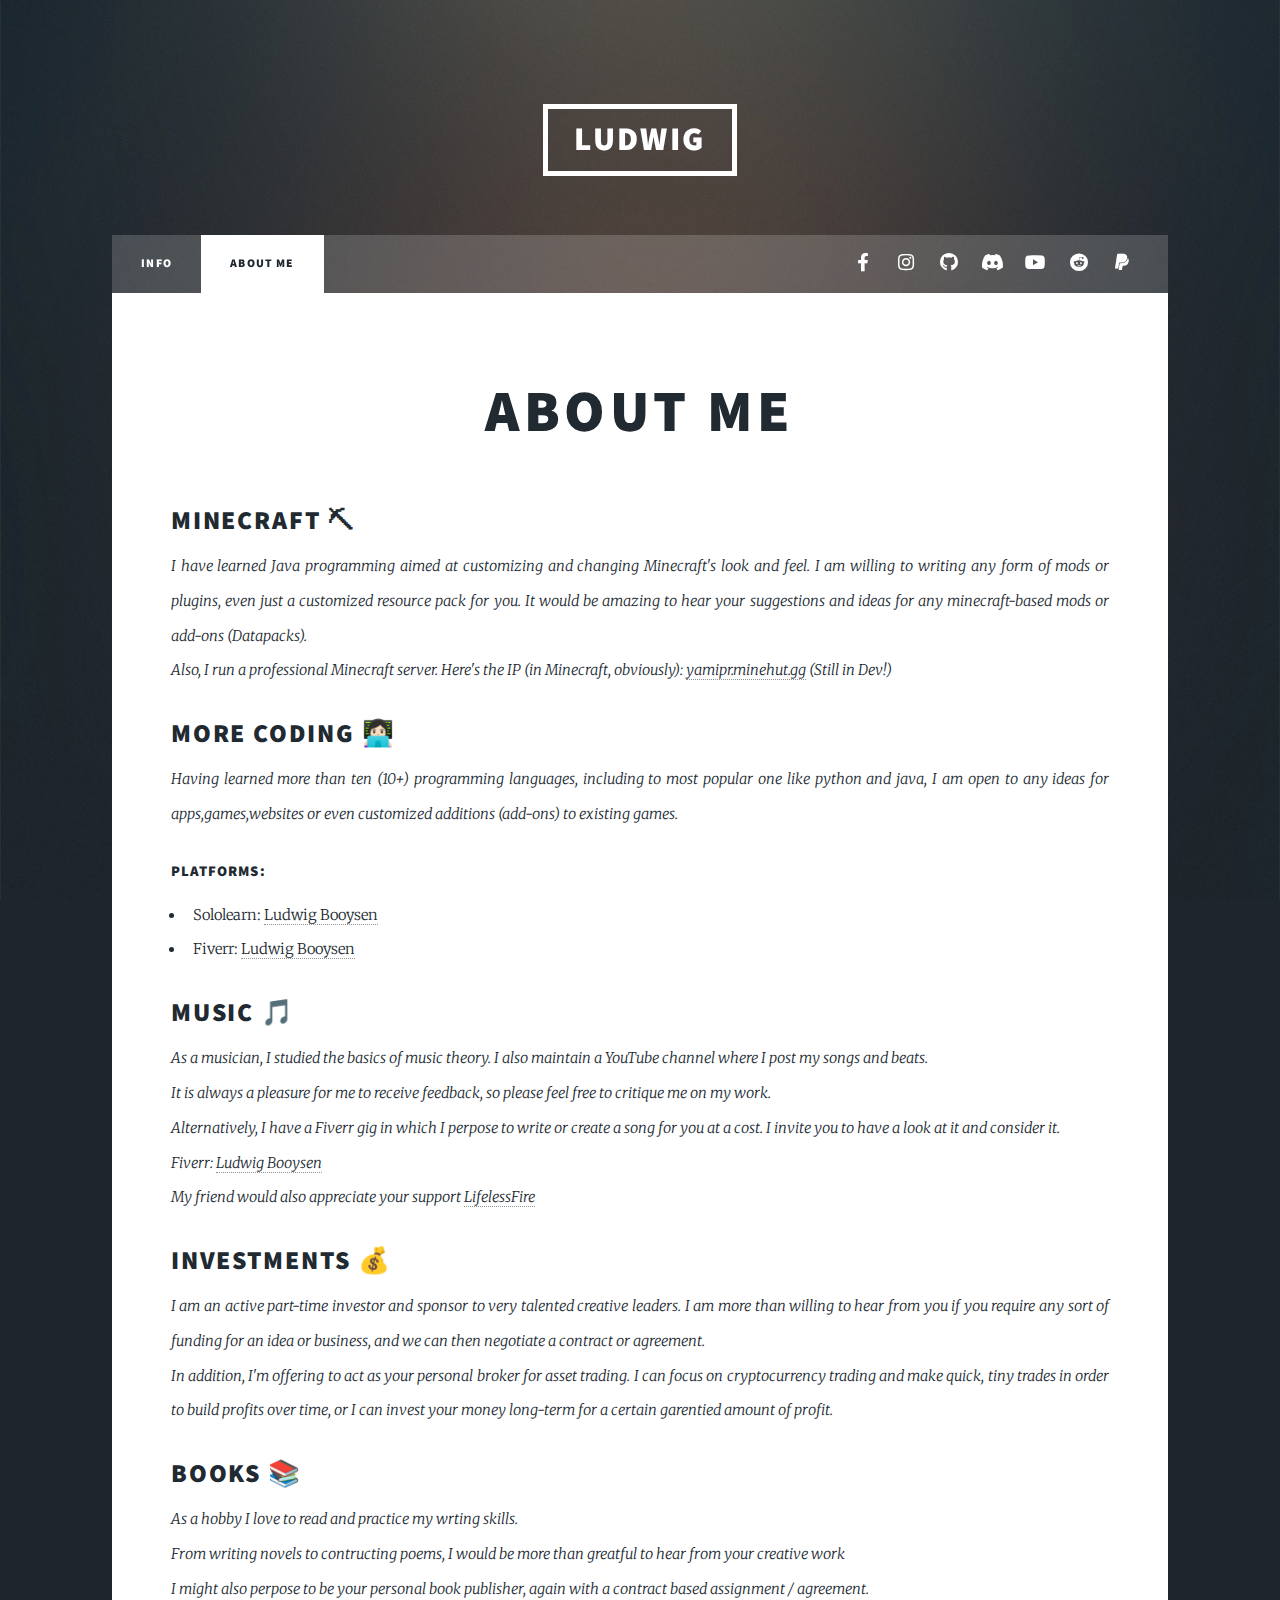
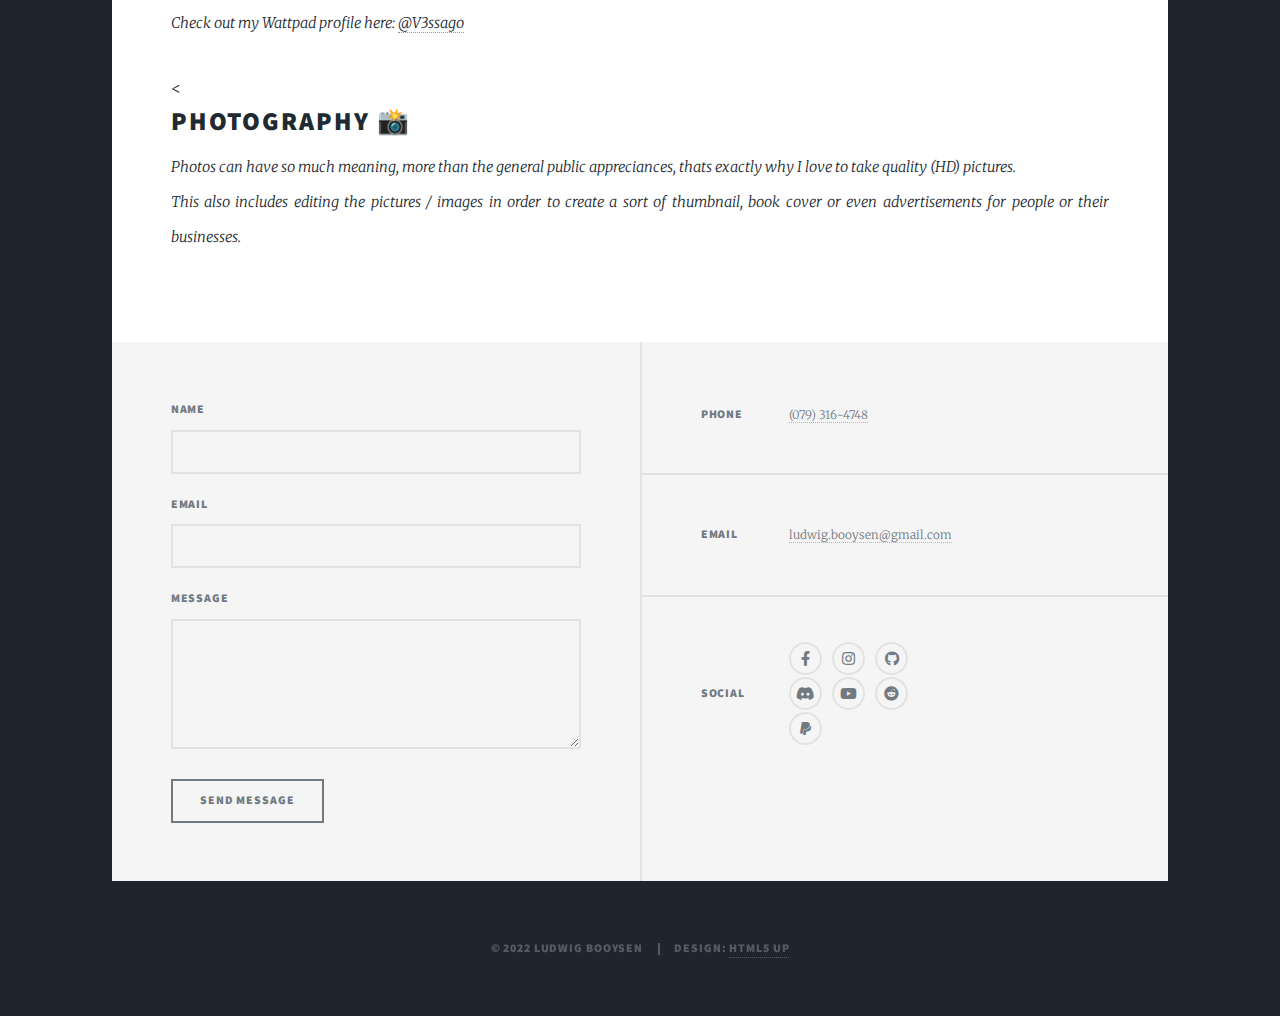
==== about_me.html @ 67211bf6 "Website Improvement" ====
<!DOCTYPE HTML>
<html>
	<head>
		<title>Ludwig Booysen - About Me</title>
		<meta charset="utf-8" />
		<meta name="viewport" content="width=device-width, initial-scale=1, user-scalable=no" />
		<link rel="stylesheet" href="assets/css/main.css" />
		<noscript><link rel="stylesheet" href="assets/css/noscript.css" /></noscript>
	</head>
	<body class="is-preload">

		<!-- Wrapper -->
			<div id="wrapper">

				<!-- Header -->
					<header id="header">
						<a href="index.html" class="logo">Ludwig</a>
					</header>

				<!-- Nav -->
					<nav id="nav">
						<ul class="links">
							<li><a href="index.html">Info</a></li>
							<li class="active"><a href="about_me.html">About Me</a></li>
						</ul>
						<ul class="icons">
							<li><a href="https://web.facebook.com/profile.php?id=100011545266863" class="icon brands fa-facebook-f" target="_blank"><span class="label">Facebook</span></a></li>
							<li><a href="https://www.instagram.com/icy_the_prod/" class="icon brands fa-instagram" target="_blank"><span class="label">Instagram</span></a></li>
							<li><a href="https://github.com/LudwigBooysen" class="icon brands fa-github" target="_blank"><span class="label">GitHub</span></a></li>
							<li><a href="https://discordapp.com/users/Prod ICY#9243/" class="icon brands fa-discord" target="_blank"><span class="label">Discord</span></a></li>
							<li><a href="https://www.youtube.com/channel/UCLygB6PfNkaJRskO8oLEgPA" class="icon brands fa-youtube" target="_blank"><span class="label">Youtube</span></a></li>
							<li><a href="https://www.reddit.com/user/V3ssago?utm_medium=android_app&utm_source=share" class="icon brands fa-reddit" target="_blank"><span class="label">Reddit</span></a></li>
							<li><a href="https://paypal.me/LudwigBooysen?country.x=ZA&locale.x=en_US" class="icon brands fa-paypal" target="_blank"><span class="label">PayPal</span></a></li>
						</ul>
					</nav>

				<!-- Main -->
					<div id="main">

						<!-- Post -->
							<section class="post">
								<header class="major">
									<h1>About Me</h1>
								</header>
									<header>
										<h2 id="MinecraftTopic">Minecraft ⛏</h2>
										<p>
											I have learned Java programming aimed at customizing and changing Minecraft's look and feel. I am willing to writing any form of mods or plugins, even just a customized resource pack for you. It would be amazing to hear your suggestions and ideas for any minecraft-based mods or add-ons (Datapacks).<br />
											Also, I run a professional Minecraft server. Here's the IP (in Minecraft, obviously): <a>yamipr.minehut.gg</a> (Still in Dev!)<br />
										</p>
									</header>
									<header>
										<h2>More Coding 👩🏻‍💻</h2>
										<p>
											Having learned more than ten (10+) programming languages, including to most popular one like python and java, I am open to any ideas for apps,games,websites or even customized additions (add-ons) to existing games.
										</p>
										<h4>Platforms: </h4>
											<div class="row">
												<div class="col-6 col-12-small">
													<ul>
														<li>Sololearn: <a href="https://www.sololearn.com/profile/4757756" target="_blank">Ludwig Booysen</a></li>
														<li>Fiverr: <a href="https://www.fiverr.com/ludwigbooysen?public_mode=true" target="_blank">Ludwig Booysen</a></li>
													</ul>
												</div>
											</div>
									</header>
									<header>
										<h2>Music 🎵</h2>
										<p>
											As a musician, I studied the basics of music theory. I also maintain a YouTube channel where I post my songs and beats.<br />
											It is always a pleasure for me to receive feedback, so please feel free to critique me on my work.<br />
											Alternatively, I have a Fiverr gig in which I perpose to write or create a song for you at a cost. I invite you to have a look at it and consider it.<br />
											Fiverr: <a href="https://www.fiverr.com/ludwigbooysen?public_mode=true" target="_blank">Ludwig Booysen</a><br />
											My friend would also appreciate your support <a href="https://www.youtube.com/channel/UCaZvln1S8rxv3QUoHW6r1MQ" target="_blank">LifelessFire</a>
										</p>
									</header>
									<header>
										<h2>Investments 💰</h2>
										<p>
											I am an active part-time investor and sponsor to very talented creative leaders. I am more than willing to hear from you if you require any sort of funding for an idea or business, and we can then negotiate a contract or agreement.<br />
											In addition, I'm offering to act as your personal broker for asset trading. I can focus on cryptocurrency trading and make quick, tiny trades in order to build profits over time, or I can invest your money long-term for a certain garentied amount of profit.
										</p>
									</header>
									<header>
										<h2>Books 📚</h2>
										<p>
											As a hobby I love to read and practice my wrting skills.<br />
											From writing novels to contructing poems, I would be more than greatful to hear from your creative work<br />
											I might also perpose to be your personal book publisher, again with a contract based assignment / agreement.<br />
											Check out my Wattpad profile here: <a href="https://www.wattpad.com/user/V3ssago" target="_blank">@V3ssago</a>
										</p>
									</header>
									<<header>
										<h2>Photography 📸</h2>
										<p>
											Photos can have so much meaning, more than the general public appreciances, thats exactly why I love to take quality (HD) pictures.<br />
											This also includes editing the pictures / images in order to create a sort of thumbnail, book cover or even advertisements for people or their businesses.
										</p>
									</header>
							</section>
					</div>

				<!-- Footer -->
					<footer id="footer">
						<section>
							<form method="post" action="#">
								<div class="fields">
									<div class="field">
										<label for="name">Name</label>
										<input type="text" name="name" id="name" />
									</div>
									<div class="field">
										<label for="email">Email</label>
										<input type="text" name="email" id="email" />
									</div>
									<div class="field">
										<label for="message">Message</label>
										<textarea name="message" id="message" rows="3"></textarea>
									</div>
								</div>
								<ul class="actions">
									<li><input type="submit" value="Send Message" /></li>
								</ul>
							</form>
						</section>
						<section class="split contact">
							<section>
								<h3>Phone</h3>
								<p><a href="#">(079) 316-4748</a></p>
							</section>
							<section>
								<h3>Email</h3>
								<p><a href="mailto: ludwig.booysen@gmail.com">ludwig.booysen@gmail.com</a></p>
							</section>
							<section>
								<h3>Social</h3>
								<ul class="icons alt">
									<li><a href="https://web.facebook.com/profile.php?id=100011545266863" class="icon brands fa-facebook-f" target="_blank"><span class="label">Facebook</span></a></li>
									<li><a href="https://www.instagram.com/icy_the_prod/" class="icon brands fa-instagram" target="_blank"><span class="label">Instagram</span></a></li>
									<li><a href="https://github.com/LudwigBooysen" class="icon brands fa-github" target="_blank"><span class="label">GitHub</span></a></li><br />
									<li><a href="https://discordapp.com/users/Prod ICY#9243/" class="icon brands fa-discord" target="_blank"><span class="label">Discord</span></a></li>
									<li><a href="https://www.youtube.com/channel/UCLygB6PfNkaJRskO8oLEgPA" class="icon brands fa-youtube" target="_blank"><span class="label">Youtube</span></a></li>
									<li><a href="https://www.reddit.com/user/V3ssago?utm_medium=android_app&utm_source=share" class="icon brands fa-reddit" target="_blank"><span class="label">Reddit</span></a></li><br />	
									<li><a href="https://paypal.me/LudwigBooysen?country.x=ZA&locale.x=en_US" class="icon brands fa-paypal" target="_blank"><span class="label">PayPal</span></a></li>
								</ul>
							</section>
						</section>
					</footer>

				<!-- Copyright -->
					<div id="copyright">
						<ul><li>&copy; 2022 Ludwig Booysen</li><li>Design: <a href="https://html5up.net" target="_blank">HTML5 UP</a></li></ul>
					</div>

			</div>

		<!-- Scripts -->
			<script src="assets/js/jquery.min.js"></script>
			<script src="assets/js/jquery.scrollex.min.js"></script>
			<script src="assets/js/jquery.scrolly.min.js"></script>
			<script src="assets/js/browser.min.js"></script>
			<script src="assets/js/breakpoints.min.js"></script>
			<script src="assets/js/util.js"></script>
			<script src="assets/js/main.js"></script>

	</body>
</html>
---- assets/css/main.css ----
@import url(fontawesome-all.min.css);
@import url("https://fonts.googleapis.com/css?family=Merriweather:300,700,300italic,700italic|Source+Sans+Pro:900");

html, body, div, span, applet, object,
iframe, h1, h2, h3, h4, h5, h6, p, blockquote,
pre, a, abbr, acronym, address, big, cite,
code, del, dfn, em, img, ins, kbd, q, s, samp,
small, strike, strong, sub, sup, tt, var, b,
u, i, center, dl, dt, dd, ol, ul, li, fieldset,
form, label, legend, table, caption, tbody,
tfoot, thead, tr, th, td, article, aside,
canvas, details, embed, figure, figcaption,
footer, header, hgroup, menu, nav, output, ruby,
section, summary, time, mark, audio, video {
	margin: 0;
	padding: 0;
	border: 0;
	font-size: 100%;
	font: inherit;
	vertical-align: baseline;}


article, aside, details, figcaption, figure,
footer, header, hgroup, menu, nav, section {
	display: block;}

body {
	line-height: 1;
}

ol, ul {
	list-style: none;
}

blockquote, q {
	quotes: none;
}

	blockquote:before, blockquote:after, q:before, q:after {
		content: '';
		content: none;
	}

table {
	border-collapse: collapse;
	border-spacing: 0;
}

body {
	-webkit-text-size-adjust: none;
}

mark {
	background-color: transparent;
	color: inherit;
}

input::-moz-focus-inner {
	border: 0;
	padding: 0;
}

input, select, textarea {
	-moz-appearance: none;
	-webkit-appearance: none;
	-ms-appearance: none;
	appearance: none;
}

/* Basic */

	@-ms-viewport {
		width: device-width;
	}

	body {
		-ms-overflow-style: scrollbar;
	}

	@media screen and (max-width: 480px) {

		html, body {
			min-width: 320px;
		}

	}

	html {
		box-sizing: border-box;
	}

	*, *:before, *:after {
		box-sizing: inherit;
	}

	body {
		background-color: #1e252d;
	}

		body.is-preload *, body.is-preload *:before, body.is-preload *:after {
			-moz-animation: none !important;
			-webkit-animation: none !important;
			-ms-animation: none !important;
			animation: none !important;
			-moz-transition: none !important;
			-webkit-transition: none !important;
			-ms-transition: none !important;
			transition: none !important;
		}

/* Type */

	html {
		font-size: 16pt;
	}

		@media screen and (max-width: 1680px) {

			html {
				font-size: 12pt;
			}

		}

		@media screen and (max-width: 1280px) {

			html {
				font-size: 11pt;
			}

		}

		@media screen and (max-width: 360px) {

			html {
				font-size: 10pt;
			}

		}

	body {
		color: #212931;
	}

	body, input, select, textarea {
		font-family: "Merriweather", Georgia, serif;
		font-weight: 300;
		font-size: 1rem;
		line-height: 2.375;
	}

	a {
		-moz-transition: color 0.2s ease-in-out, background-color 0.2s ease-in-out, border-color 0.2s ease-in-out, box-shadow 0.2s ease-in-out;
		-webkit-transition: color 0.2s ease-in-out, background-color 0.2s ease-in-out, border-color 0.2s ease-in-out, box-shadow 0.2s ease-in-out;
		-ms-transition: color 0.2s ease-in-out, background-color 0.2s ease-in-out, border-color 0.2s ease-in-out, box-shadow 0.2s ease-in-out;
		transition: color 0.2s ease-in-out, background-color 0.2s ease-in-out, border-color 0.2s ease-in-out, box-shadow 0.2s ease-in-out;
		border-bottom: dotted 1px;
		text-decoration: none;
	}

		a:hover {
			border-bottom-color: transparent;
		}

	strong, b {
		font-weight: 600;
	}

	em, i {
		font-style: italic;
	}

	p {
		text-align: justify;
		margin: 0 0 2rem 0;
	}

	h1, h2, h3, h4, h5, h6 {
		font-family: "Source Sans Pro", Helvetica, sans-serif;
		font-weight: 900;
		line-height: 1.5;
		letter-spacing: 0.075em;
		text-transform: uppercase;
		margin: 0 0 1rem 0;
	}

		h1 a, h2 a, h3 a, h4 a, h5 a, h6 a {
			border-bottom: 0;
			color: inherit;
			text-decoration: none;
		}

	h1 {
		font-size: 4rem;
		line-height: 1.1;
		margin: 0 0 2rem 0;
	}

	h2 {
		font-size: 1.75rem;
		line-height: 1.3;
		margin: 0 0 1.5rem 0;
	}

	h3 {
		font-size: 1.25rem;
		margin: 0 0 1.5rem 0;
	}

	h4 {
		font-size: 1rem;
	}

	h5 {
		font-size: 0.9rem;
	}

	h6 {
		font-size: 0.8rem;
	}

	sub {
		font-size: 0.8rem;
		position: relative;
		top: 0.5rem;
	}

	sup {
		font-size: 0.8rem;
		position: relative;
		top: -0.5rem;
	}

	blockquote {
		border-left: solid 4px;
		font-style: italic;
		margin: 0 0 2rem 0;
		padding: 0.5rem 0 0.5rem 2rem;
	}

	code {
		border: solid 2px;
		font-family: "Courier New", monospace;
		font-size: 0.9rem;
		margin: 0 0.25rem;
		padding: 0.25rem 0.65rem;
	}

	pre {
		-webkit-overflow-scrolling: touch;
		font-family: "Courier New", monospace;
		font-size: 0.9rem;
		margin: 0 0 2rem 0;
	}

		pre code {
			display: block;
			line-height: 1.75;
			padding: 1rem 1.5rem;
			overflow-x: auto;
		}

	hr {
		border: 0;
		border-bottom: solid 2px;
		margin: 3rem 0;
	}

		hr.major {
			margin: 5rem 0;
		}

	.align-left {
		text-align: left;
	}

	.align-center {
		text-align: center;
	}

	.align-right {
		text-align: right;
	}

	input, select, textarea {
		color: #212931;
	}

	a {
		color: #212931;
		border-bottom-color: rgba(33, 41, 49, 0.5);
	}

		a:hover {
			border-bottom-color: transparent;
			color: #18bfef !important;
		}

	strong, b {
		color: #212931;
	}

	h1, h2, h3, h4, h5, h6 {
		color: #212931;
	}

	blockquote {
		border-left-color: #eeeeee;
	}

	code {
		background: rgba(220, 220, 220, 0.25);
		border-color: #eeeeee;
	}

	hr {
		border-bottom-color: #eeeeee;
	}

/* Row */

	.row {
		display: flex;
		flex-wrap: wrap;
		box-sizing: border-box;
		align-items: stretch;
	}

		.row > * {
			box-sizing: border-box;
		}

		.row.gtr-uniform > * > :last-child {
			margin-bottom: 0;
		}

		.row.aln-left {
			justify-content: flex-start;
		}

		.row.aln-center {
			justify-content: center;
		}

		.row.aln-right {
			justify-content: flex-end;
		}

		.row.aln-top {
			align-items: flex-start;
		}

		.row.aln-middle {
			align-items: center;
		}

		.row.aln-bottom {
			align-items: flex-end;
		}

		.row > .imp {
			order: -1;
		}

		.row > .col-1 {
			width: 8.33333%;
		}

		.row > .off-1 {
			margin-left: 8.33333%;
		}

		.row > .col-2 {
			width: 16.66667%;
		}

		.row > .off-2 {
			margin-left: 16.66667%;
		}

		.row > .col-3 {
			width: 25%;
		}

		.row > .off-3 {
			margin-left: 25%;
		}

		.row > .col-4 {
			width: 33.33333%;
		}

		.row > .off-4 {
			margin-left: 33.33333%;
		}

		.row > .col-5 {
			width: 41.66667%;
		}

		.row > .off-5 {
			margin-left: 41.66667%;
		}

		.row > .col-6 {
			width: 50%;
		}

		.row > .off-6 {
			margin-left: 50%;
		}

		.row > .col-7 {
			width: 58.33333%;
		}

		.row > .off-7 {
			margin-left: 58.33333%;
		}

		.row > .col-8 {
			width: 66.66667%;
		}

		.row > .off-8 {
			margin-left: 66.66667%;
		}

		.row > .col-9 {
			width: 75%;
		}

		.row > .off-9 {
			margin-left: 75%;
		}

		.row > .col-10 {
			width: 83.33333%;
		}

		.row > .off-10 {
			margin-left: 83.33333%;
		}

		.row > .col-11 {
			width: 91.66667%;
		}

		.row > .off-11 {
			margin-left: 91.66667%;
		}

		.row > .col-12 {
			width: 100%;
		}

		.row > .off-12 {
			margin-left: 100%;
		}

		.row.gtr-0 {
			margin-top: 0;
			margin-left: 0rem;
		}

			.row.gtr-0 > * {
				padding: 0 0 0 0rem;
			}

			.row.gtr-0.gtr-uniform {
				margin-top: 0rem;
			}

				.row.gtr-0.gtr-uniform > * {
					padding-top: 0rem;
				}

		.row.gtr-25 {
			margin-top: 0;
			margin-left: -0.375rem;
		}

			.row.gtr-25 > * {
				padding: 0 0 0 0.375rem;
			}

			.row.gtr-25.gtr-uniform {
				margin-top: -0.375rem;
			}

				.row.gtr-25.gtr-uniform > * {
					padding-top: 0.375rem;
				}

		.row.gtr-50 {
			margin-top: 0;
			margin-left: -0.75rem;
		}

			.row.gtr-50 > * {
				padding: 0 0 0 0.75rem;
			}

			.row.gtr-50.gtr-uniform {
				margin-top: -0.75rem;
			}

				.row.gtr-50.gtr-uniform > * {
					padding-top: 0.75rem;
				}

		.row {
			margin-top: 0;
			margin-left: -1.5rem;
		}

			.row > * {
				padding: 0 0 0 1.5rem;
			}

			.row.gtr-uniform {
				margin-top: -1.5rem;
			}

				.row.gtr-uniform > * {
					padding-top: 1.5rem;
				}

		.row.gtr-150 {
			margin-top: 0;
			margin-left: -2.25rem;
		}

			.row.gtr-150 > * {
				padding: 0 0 0 2.25rem;
			}

			.row.gtr-150.gtr-uniform {
				margin-top: -2.25rem;
			}

				.row.gtr-150.gtr-uniform > * {
					padding-top: 2.25rem;
				}

		.row.gtr-200 {
			margin-top: 0;
			margin-left: -3rem;
		}

			.row.gtr-200 > * {
				padding: 0 0 0 3rem;
			}

			.row.gtr-200.gtr-uniform {
				margin-top: -3rem;
			}

				.row.gtr-200.gtr-uniform > * {
					padding-top: 3rem;
				}

		@media screen and (max-width: 1680px) {

			.row {
				display: flex;
				flex-wrap: wrap;
				box-sizing: border-box;
				align-items: stretch;
			}

				.row > * {
					box-sizing: border-box;
				}

				.row.gtr-uniform > * > :last-child {
					margin-bottom: 0;
				}

				.row.aln-left {
					justify-content: flex-start;
				}

				.row.aln-center {
					justify-content: center;
				}

				.row.aln-right {
					justify-content: flex-end;
				}

				.row.aln-top {
					align-items: flex-start;
				}

				.row.aln-middle {
					align-items: center;
				}

				.row.aln-bottom {
					align-items: flex-end;
				}

				.row > .imp-xlarge {
					order: -1;
				}

				.row > .col-1-xlarge {
					width: 8.33333%;
				}

				.row > .off-1-xlarge {
					margin-left: 8.33333%;
				}

				.row > .col-2-xlarge {
					width: 16.66667%;
				}

				.row > .off-2-xlarge {
					margin-left: 16.66667%;
				}

				.row > .col-3-xlarge {
					width: 25%;
				}

				.row > .off-3-xlarge {
					margin-left: 25%;
				}

				.row > .col-4-xlarge {
					width: 33.33333%;
				}

				.row > .off-4-xlarge {
					margin-left: 33.33333%;
				}

				.row > .col-5-xlarge {
					width: 41.66667%;
				}

				.row > .off-5-xlarge {
					margin-left: 41.66667%;
				}

				.row > .col-6-xlarge {
					width: 50%;
				}

				.row > .off-6-xlarge {
					margin-left: 50%;
				}

				.row > .col-7-xlarge {
					width: 58.33333%;
				}

				.row > .off-7-xlarge {
					margin-left: 58.33333%;
				}

				.row > .col-8-xlarge {
					width: 66.66667%;
				}

				.row > .off-8-xlarge {
					margin-left: 66.66667%;
				}

				.row > .col-9-xlarge {
					width: 75%;
				}

				.row > .off-9-xlarge {
					margin-left: 75%;
				}

				.row > .col-10-xlarge {
					width: 83.33333%;
				}

				.row > .off-10-xlarge {
					margin-left: 83.33333%;
				}

				.row > .col-11-xlarge {
					width: 91.66667%;
				}

				.row > .off-11-xlarge {
					margin-left: 91.66667%;
				}

				.row > .col-12-xlarge {
					width: 100%;
				}

				.row > .off-12-xlarge {
					margin-left: 100%;
				}

				.row.gtr-0 {
					margin-top: 0;
					margin-left: 0rem;
				}

					.row.gtr-0 > * {
						padding: 0 0 0 0rem;
					}

					.row.gtr-0.gtr-uniform {
						margin-top: 0rem;
					}

						.row.gtr-0.gtr-uniform > * {
							padding-top: 0rem;
						}

				.row.gtr-25 {
					margin-top: 0;
					margin-left: -0.375rem;
				}

					.row.gtr-25 > * {
						padding: 0 0 0 0.375rem;
					}

					.row.gtr-25.gtr-uniform {
						margin-top: -0.375rem;
					}

						.row.gtr-25.gtr-uniform > * {
							padding-top: 0.375rem;
						}

				.row.gtr-50 {
					margin-top: 0;
					margin-left: -0.75rem;
				}

					.row.gtr-50 > * {
						padding: 0 0 0 0.75rem;
					}

					.row.gtr-50.gtr-uniform {
						margin-top: -0.75rem;
					}

						.row.gtr-50.gtr-uniform > * {
							padding-top: 0.75rem;
						}

				.row {
					margin-top: 0;
					margin-left: -1.5rem;
				}

					.row > * {
						padding: 0 0 0 1.5rem;
					}

					.row.gtr-uniform {
						margin-top: -1.5rem;
					}

						.row.gtr-uniform > * {
							padding-top: 1.5rem;
						}

				.row.gtr-150 {
					margin-top: 0;
					margin-left: -2.25rem;
				}

					.row.gtr-150 > * {
						padding: 0 0 0 2.25rem;
					}

					.row.gtr-150.gtr-uniform {
						margin-top: -2.25rem;
					}

						.row.gtr-150.gtr-uniform > * {
							padding-top: 2.25rem;
						}

				.row.gtr-200 {
					margin-top: 0;
					margin-left: -3rem;
				}

					.row.gtr-200 > * {
						padding: 0 0 0 3rem;
					}

					.row.gtr-200.gtr-uniform {
						margin-top: -3rem;
					}

						.row.gtr-200.gtr-uniform > * {
							padding-top: 3rem;
						}

		}

		@media screen and (max-width: 1280px) {

			.row {
				display: flex;
				flex-wrap: wrap;
				box-sizing: border-box;
				align-items: stretch;
			}

				.row > * {
					box-sizing: border-box;
				}

				.row.gtr-uniform > * > :last-child {
					margin-bottom: 0;
				}

				.row.aln-left {
					justify-content: flex-start;
				}

				.row.aln-center {
					justify-content: center;
				}

				.row.aln-right {
					justify-content: flex-end;
				}

				.row.aln-top {
					align-items: flex-start;
				}

				.row.aln-middle {
					align-items: center;
				}

				.row.aln-bottom {
					align-items: flex-end;
				}

				.row > .imp-large {
					order: -1;
				}

				.row > .col-1-large {
					width: 8.33333%;
				}

				.row > .off-1-large {
					margin-left: 8.33333%;
				}

				.row > .col-2-large {
					width: 16.66667%;
				}

				.row > .off-2-large {
					margin-left: 16.66667%;
				}

				.row > .col-3-large {
					width: 25%;
				}

				.row > .off-3-large {
					margin-left: 25%;
				}

				.row > .col-4-large {
					width: 33.33333%;
				}

				.row > .off-4-large {
					margin-left: 33.33333%;
				}

				.row > .col-5-large {
					width: 41.66667%;
				}

				.row > .off-5-large {
					margin-left: 41.66667%;
				}

				.row > .col-6-large {
					width: 50%;
				}

				.row > .off-6-large {
					margin-left: 50%;
				}

				.row > .col-7-large {
					width: 58.33333%;
				}

				.row > .off-7-large {
					margin-left: 58.33333%;
				}

				.row > .col-8-large {
					width: 66.66667%;
				}

				.row > .off-8-large {
					margin-left: 66.66667%;
				}

				.row > .col-9-large {
					width: 75%;
				}

				.row > .off-9-large {
					margin-left: 75%;
				}

				.row > .col-10-large {
					width: 83.33333%;
				}

				.row > .off-10-large {
					margin-left: 83.33333%;
				}

				.row > .col-11-large {
					width: 91.66667%;
				}

				.row > .off-11-large {
					margin-left: 91.66667%;
				}

				.row > .col-12-large {
					width: 100%;
				}

				.row > .off-12-large {
					margin-left: 100%;
				}

				.row.gtr-0 {
					margin-top: 0;
					margin-left: 0rem;
				}

					.row.gtr-0 > * {
						padding: 0 0 0 0rem;
					}

					.row.gtr-0.gtr-uniform {
						margin-top: 0rem;
					}

						.row.gtr-0.gtr-uniform > * {
							padding-top: 0rem;
						}

				.row.gtr-25 {
					margin-top: 0;
					margin-left: -0.375rem;
				}

					.row.gtr-25 > * {
						padding: 0 0 0 0.375rem;
					}

					.row.gtr-25.gtr-uniform {
						margin-top: -0.375rem;
					}

						.row.gtr-25.gtr-uniform > * {
							padding-top: 0.375rem;
						}

				.row.gtr-50 {
					margin-top: 0;
					margin-left: -0.75rem;
				}

					.row.gtr-50 > * {
						padding: 0 0 0 0.75rem;
					}

					.row.gtr-50.gtr-uniform {
						margin-top: -0.75rem;
					}

						.row.gtr-50.gtr-uniform > * {
							padding-top: 0.75rem;
						}

				.row {
					margin-top: 0;
					margin-left: -1.5rem;
				}

					.row > * {
						padding: 0 0 0 1.5rem;
					}

					.row.gtr-uniform {
						margin-top: -1.5rem;
					}

						.row.gtr-uniform > * {
							padding-top: 1.5rem;
						}

				.row.gtr-150 {
					margin-top: 0;
					margin-left: -2.25rem;
				}

					.row.gtr-150 > * {
						padding: 0 0 0 2.25rem;
					}

					.row.gtr-150.gtr-uniform {
						margin-top: -2.25rem;
					}

						.row.gtr-150.gtr-uniform > * {
							padding-top: 2.25rem;
						}

				.row.gtr-200 {
					margin-top: 0;
					margin-left: -3rem;
				}

					.row.gtr-200 > * {
						padding: 0 0 0 3rem;
					}

					.row.gtr-200.gtr-uniform {
						margin-top: -3rem;
					}

						.row.gtr-200.gtr-uniform > * {
							padding-top: 3rem;
						}

		}

		@media screen and (max-width: 980px) {

			.row {
				display: flex;
				flex-wrap: wrap;
				box-sizing: border-box;
				align-items: stretch;
			}

				.row > * {
					box-sizing: border-box;
				}

				.row.gtr-uniform > * > :last-child {
					margin-bottom: 0;
				}

				.row.aln-left {
					justify-content: flex-start;
				}

				.row.aln-center {
					justify-content: center;
				}

				.row.aln-right {
					justify-content: flex-end;
				}

				.row.aln-top {
					align-items: flex-start;
				}

				.row.aln-middle {
					align-items: center;
				}

				.row.aln-bottom {
					align-items: flex-end;
				}

				.row > .imp-medium {
					order: -1;
				}

				.row > .col-1-medium {
					width: 8.33333%;
				}

				.row > .off-1-medium {
					margin-left: 8.33333%;
				}

				.row > .col-2-medium {
					width: 16.66667%;
				}

				.row > .off-2-medium {
					margin-left: 16.66667%;
				}

				.row > .col-3-medium {
					width: 25%;
				}

				.row > .off-3-medium {
					margin-left: 25%;
				}

				.row > .col-4-medium {
					width: 33.33333%;
				}

				.row > .off-4-medium {
					margin-left: 33.33333%;
				}

				.row > .col-5-medium {
					width: 41.66667%;
				}

				.row > .off-5-medium {
					margin-left: 41.66667%;
				}

				.row > .col-6-medium {
					width: 50%;
				}

				.row > .off-6-medium {
					margin-left: 50%;
				}

				.row > .col-7-medium {
					width: 58.33333%;
				}

				.row > .off-7-medium {
					margin-left: 58.33333%;
				}

				.row > .col-8-medium {
					width: 66.66667%;
				}

				.row > .off-8-medium {
					margin-left: 66.66667%;
				}

				.row > .col-9-medium {
					width: 75%;
				}

				.row > .off-9-medium {
					margin-left: 75%;
				}

				.row > .col-10-medium {
					width: 83.33333%;
				}

				.row > .off-10-medium {
					margin-left: 83.33333%;
				}

				.row > .col-11-medium {
					width: 91.66667%;
				}

				.row > .off-11-medium {
					margin-left: 91.66667%;
				}

				.row > .col-12-medium {
					width: 100%;
				}

				.row > .off-12-medium {
					margin-left: 100%;
				}

				.row.gtr-0 {
					margin-top: 0;
					margin-left: 0rem;
				}

					.row.gtr-0 > * {
						padding: 0 0 0 0rem;
					}

					.row.gtr-0.gtr-uniform {
						margin-top: 0rem;
					}

						.row.gtr-0.gtr-uniform > * {
							padding-top: 0rem;
						}

				.row.gtr-25 {
					margin-top: 0;
					margin-left: -0.375rem;
				}

					.row.gtr-25 > * {
						padding: 0 0 0 0.375rem;
					}

					.row.gtr-25.gtr-uniform {
						margin-top: -0.375rem;
					}

						.row.gtr-25.gtr-uniform > * {
							padding-top: 0.375rem;
						}

				.row.gtr-50 {
					margin-top: 0;
					margin-left: -0.75rem;
				}

					.row.gtr-50 > * {
						padding: 0 0 0 0.75rem;
					}

					.row.gtr-50.gtr-uniform {
						margin-top: -0.75rem;
					}

						.row.gtr-50.gtr-uniform > * {
							padding-top: 0.75rem;
						}

				.row {
					margin-top: 0;
					margin-left: -1.5rem;
				}

					.row > * {
						padding: 0 0 0 1.5rem;
					}

					.row.gtr-uniform {
						margin-top: -1.5rem;
					}

						.row.gtr-uniform > * {
							padding-top: 1.5rem;
						}

				.row.gtr-150 {
					margin-top: 0;
					margin-left: -2.25rem;
				}

					.row.gtr-150 > * {
						padding: 0 0 0 2.25rem;
					}

					.row.gtr-150.gtr-uniform {
						margin-top: -2.25rem;
					}

						.row.gtr-150.gtr-uniform > * {
							padding-top: 2.25rem;
						}

				.row.gtr-200 {
					margin-top: 0;
					margin-left: -3rem;
				}

					.row.gtr-200 > * {
						padding: 0 0 0 3rem;
					}

					.row.gtr-200.gtr-uniform {
						margin-top: -3rem;
					}

						.row.gtr-200.gtr-uniform > * {
							padding-top: 3rem;
						}

		}

		@media screen and (max-width: 736px) {

			.row {
				display: flex;
				flex-wrap: wrap;
				box-sizing: border-box;
				align-items: stretch;
			}

				.row > * {
					box-sizing: border-box;
				}

				.row.gtr-uniform > * > :last-child {
					margin-bottom: 0;
				}

				.row.aln-left {
					justify-content: flex-start;
				}

				.row.aln-center {
					justify-content: center;
				}

				.row.aln-right {
					justify-content: flex-end;
				}

				.row.aln-top {
					align-items: flex-start;
				}

				.row.aln-middle {
					align-items: center;
				}

				.row.aln-bottom {
					align-items: flex-end;
				}

				.row > .imp-small {
					order: -1;
				}

				.row > .col-1-small {
					width: 8.33333%;
				}

				.row > .off-1-small {
					margin-left: 8.33333%;
				}

				.row > .col-2-small {
					width: 16.66667%;
				}

				.row > .off-2-small {
					margin-left: 16.66667%;
				}

				.row > .col-3-small {
					width: 25%;
				}

				.row > .off-3-small {
					margin-left: 25%;
				}

				.row > .col-4-small {
					width: 33.33333%;
				}

				.row > .off-4-small {
					margin-left: 33.33333%;
				}

				.row > .col-5-small {
					width: 41.66667%;
				}

				.row > .off-5-small {
					margin-left: 41.66667%;
				}

				.row > .col-6-small {
					width: 50%;
				}

				.row > .off-6-small {
					margin-left: 50%;
				}

				.row > .col-7-small {
					width: 58.33333%;
				}

				.row > .off-7-small {
					margin-left: 58.33333%;
				}

				.row > .col-8-small {
					width: 66.66667%;
				}

				.row > .off-8-small {
					margin-left: 66.66667%;
				}

				.row > .col-9-small {
					width: 75%;
				}

				.row > .off-9-small {
					margin-left: 75%;
				}

				.row > .col-10-small {
					width: 83.33333%;
				}

				.row > .off-10-small {
					margin-left: 83.33333%;
				}

				.row > .col-11-small {
					width: 91.66667%;
				}

				.row > .off-11-small {
					margin-left: 91.66667%;
				}

				.row > .col-12-small {
					width: 100%;
				}

				.row > .off-12-small {
					margin-left: 100%;
				}

				.row.gtr-0 {
					margin-top: 0;
					margin-left: 0rem;
				}

					.row.gtr-0 > * {
						padding: 0 0 0 0rem;
					}

					.row.gtr-0.gtr-uniform {
						margin-top: 0rem;
					}

						.row.gtr-0.gtr-uniform > * {
							padding-top: 0rem;
						}

				.row.gtr-25 {
					margin-top: 0;
					margin-left: -0.375rem;
				}

					.row.gtr-25 > * {
						padding: 0 0 0 0.375rem;
					}

					.row.gtr-25.gtr-uniform {
						margin-top: -0.375rem;
					}

						.row.gtr-25.gtr-uniform > * {
							padding-top: 0.375rem;
						}

				.row.gtr-50 {
					margin-top: 0;
					margin-left: -0.75rem;
				}

					.row.gtr-50 > * {
						padding: 0 0 0 0.75rem;
					}

					.row.gtr-50.gtr-uniform {
						margin-top: -0.75rem;
					}

						.row.gtr-50.gtr-uniform > * {
							padding-top: 0.75rem;
						}

				.row {
					margin-top: 0;
					margin-left: -1.5rem;
				}

					.row > * {
						padding: 0 0 0 1.5rem;
					}

					.row.gtr-uniform {
						margin-top: -1.5rem;
					}

						.row.gtr-uniform > * {
							padding-top: 1.5rem;
						}

				.row.gtr-150 {
					margin-top: 0;
					margin-left: -2.25rem;
				}

					.row.gtr-150 > * {
						padding: 0 0 0 2.25rem;
					}

					.row.gtr-150.gtr-uniform {
						margin-top: -2.25rem;
					}

						.row.gtr-150.gtr-uniform > * {
							padding-top: 2.25rem;
						}

				.row.gtr-200 {
					margin-top: 0;
					margin-left: -3rem;
				}

					.row.gtr-200 > * {
						padding: 0 0 0 3rem;
					}

					.row.gtr-200.gtr-uniform {
						margin-top: -3rem;
					}

						.row.gtr-200.gtr-uniform > * {
							padding-top: 3rem;
						}

		}

		@media screen and (max-width: 480px) {

			.row {
				display: flex;
				flex-wrap: wrap;
				box-sizing: border-box;
				align-items: stretch;
			}

				.row > * {
					box-sizing: border-box;
				}

				.row.gtr-uniform > * > :last-child {
					margin-bottom: 0;
				}

				.row.aln-left {
					justify-content: flex-start;
				}

				.row.aln-center {
					justify-content: center;
				}

				.row.aln-right {
					justify-content: flex-end;
				}

				.row.aln-top {
					align-items: flex-start;
				}

				.row.aln-middle {
					align-items: center;
				}

				.row.aln-bottom {
					align-items: flex-end;
				}

				.row > .imp-xsmall {
					order: -1;
				}

				.row > .col-1-xsmall {
					width: 8.33333%;
				}

				.row > .off-1-xsmall {
					margin-left: 8.33333%;
				}

				.row > .col-2-xsmall {
					width: 16.66667%;
				}

				.row > .off-2-xsmall {
					margin-left: 16.66667%;
				}

				.row > .col-3-xsmall {
					width: 25%;
				}

				.row > .off-3-xsmall {
					margin-left: 25%;
				}

				.row > .col-4-xsmall {
					width: 33.33333%;
				}

				.row > .off-4-xsmall {
					margin-left: 33.33333%;
				}

				.row > .col-5-xsmall {
					width: 41.66667%;
				}

				.row > .off-5-xsmall {
					margin-left: 41.66667%;
				}

				.row > .col-6-xsmall {
					width: 50%;
				}

				.row > .off-6-xsmall {
					margin-left: 50%;
				}

				.row > .col-7-xsmall {
					width: 58.33333%;
				}

				.row > .off-7-xsmall {
					margin-left: 58.33333%;
				}

				.row > .col-8-xsmall {
					width: 66.66667%;
				}

				.row > .off-8-xsmall {
					margin-left: 66.66667%;
				}

				.row > .col-9-xsmall {
					width: 75%;
				}

				.row > .off-9-xsmall {
					margin-left: 75%;
				}

				.row > .col-10-xsmall {
					width: 83.33333%;
				}

				.row > .off-10-xsmall {
					margin-left: 83.33333%;
				}

				.row > .col-11-xsmall {
					width: 91.66667%;
				}

				.row > .off-11-xsmall {
					margin-left: 91.66667%;
				}

				.row > .col-12-xsmall {
					width: 100%;
				}

				.row > .off-12-xsmall {
					margin-left: 100%;
				}

				.row.gtr-0 {
					margin-top: 0;
					margin-left: 0rem;
				}

					.row.gtr-0 > * {
						padding: 0 0 0 0rem;
					}

					.row.gtr-0.gtr-uniform {
						margin-top: 0rem;
					}

						.row.gtr-0.gtr-uniform > * {
							padding-top: 0rem;
						}

				.row.gtr-25 {
					margin-top: 0;
					margin-left: -0.375rem;
				}

					.row.gtr-25 > * {
						padding: 0 0 0 0.375rem;
					}

					.row.gtr-25.gtr-uniform {
						margin-top: -0.375rem;
					}

						.row.gtr-25.gtr-uniform > * {
							padding-top: 0.375rem;
						}

				.row.gtr-50 {
					margin-top: 0;
					margin-left: -0.75rem;
				}

					.row.gtr-50 > * {
						padding: 0 0 0 0.75rem;
					}

					.row.gtr-50.gtr-uniform {
						margin-top: -0.75rem;
					}

						.row.gtr-50.gtr-uniform > * {
							padding-top: 0.75rem;
						}

				.row {
					margin-top: 0;
					margin-left: -1.5rem;
				}

					.row > * {
						padding: 0 0 0 1.5rem;
					}

					.row.gtr-uniform {
						margin-top: -1.5rem;
					}

						.row.gtr-uniform > * {
							padding-top: 1.5rem;
						}

				.row.gtr-150 {
					margin-top: 0;
					margin-left: -2.25rem;
				}

					.row.gtr-150 > * {
						padding: 0 0 0 2.25rem;
					}

					.row.gtr-150.gtr-uniform {
						margin-top: -2.25rem;
					}

						.row.gtr-150.gtr-uniform > * {
							padding-top: 2.25rem;
						}

				.row.gtr-200 {
					margin-top: 0;
					margin-left: -3rem;
				}

					.row.gtr-200 > * {
						padding: 0 0 0 3rem;
					}

					.row.gtr-200.gtr-uniform {
						margin-top: -3rem;
					}

						.row.gtr-200.gtr-uniform > * {
							padding-top: 3rem;
						}

		}

		@media screen and (max-width: 360px) {

			.row {
				display: flex;
				flex-wrap: wrap;
				box-sizing: border-box;
				align-items: stretch;
			}

				.row > * {
					box-sizing: border-box;
				}

				.row.gtr-uniform > * > :last-child {
					margin-bottom: 0;
				}

				.row.aln-left {
					justify-content: flex-start;
				}

				.row.aln-center {
					justify-content: center;
				}

				.row.aln-right {
					justify-content: flex-end;
				}

				.row.aln-top {
					align-items: flex-start;
				}

				.row.aln-middle {
					align-items: center;
				}

				.row.aln-bottom {
					align-items: flex-end;
				}

				.row > .imp-xxsmall {
					order: -1;
				}

				.row > .col-1-xxsmall {
					width: 8.33333%;
				}

				.row > .off-1-xxsmall {
					margin-left: 8.33333%;
				}

				.row > .col-2-xxsmall {
					width: 16.66667%;
				}

				.row > .off-2-xxsmall {
					margin-left: 16.66667%;
				}

				.row > .col-3-xxsmall {
					width: 25%;
				}

				.row > .off-3-xxsmall {
					margin-left: 25%;
				}

				.row > .col-4-xxsmall {
					width: 33.33333%;
				}

				.row > .off-4-xxsmall {
					margin-left: 33.33333%;
				}

				.row > .col-5-xxsmall {
					width: 41.66667%;
				}

				.row > .off-5-xxsmall {
					margin-left: 41.66667%;
				}

				.row > .col-6-xxsmall {
					width: 50%;
				}

				.row > .off-6-xxsmall {
					margin-left: 50%;
				}

				.row > .col-7-xxsmall {
					width: 58.33333%;
				}

				.row > .off-7-xxsmall {
					margin-left: 58.33333%;
				}

				.row > .col-8-xxsmall {
					width: 66.66667%;
				}

				.row > .off-8-xxsmall {
					margin-left: 66.66667%;
				}

				.row > .col-9-xxsmall {
					width: 75%;
				}

				.row > .off-9-xxsmall {
					margin-left: 75%;
				}

				.row > .col-10-xxsmall {
					width: 83.33333%;
				}

				.row > .off-10-xxsmall {
					margin-left: 83.33333%;
				}

				.row > .col-11-xxsmall {
					width: 91.66667%;
				}

				.row > .off-11-xxsmall {
					margin-left: 91.66667%;
				}

				.row > .col-12-xxsmall {
					width: 100%;
				}

				.row > .off-12-xxsmall {
					margin-left: 100%;
				}

				.row.gtr-0 {
					margin-top: 0;
					margin-left: 0rem;
				}

					.row.gtr-0 > * {
						padding: 0 0 0 0rem;
					}

					.row.gtr-0.gtr-uniform {
						margin-top: 0rem;
					}

						.row.gtr-0.gtr-uniform > * {
							padding-top: 0rem;
						}

				.row.gtr-25 {
					margin-top: 0;
					margin-left: -0.375rem;
				}

					.row.gtr-25 > * {
						padding: 0 0 0 0.375rem;
					}

					.row.gtr-25.gtr-uniform {
						margin-top: -0.375rem;
					}

						.row.gtr-25.gtr-uniform > * {
							padding-top: 0.375rem;
						}

				.row.gtr-50 {
					margin-top: 0;
					margin-left: -0.75rem;
				}

					.row.gtr-50 > * {
						padding: 0 0 0 0.75rem;
					}

					.row.gtr-50.gtr-uniform {
						margin-top: -0.75rem;
					}

						.row.gtr-50.gtr-uniform > * {
							padding-top: 0.75rem;
						}

				.row {
					margin-top: 0;
					margin-left: -1.5rem;
				}

					.row > * {
						padding: 0 0 0 1.5rem;
					}

					.row.gtr-uniform {
						margin-top: -1.5rem;
					}

						.row.gtr-uniform > * {
							padding-top: 1.5rem;
						}

				.row.gtr-150 {
					margin-top: 0;
					margin-left: -2.25rem;
				}

					.row.gtr-150 > * {
						padding: 0 0 0 2.25rem;
					}

					.row.gtr-150.gtr-uniform {
						margin-top: -2.25rem;
					}

						.row.gtr-150.gtr-uniform > * {
							padding-top: 2.25rem;
						}

				.row.gtr-200 {
					margin-top: 0;
					margin-left: -3rem;
				}

					.row.gtr-200 > * {
						padding: 0 0 0 3rem;
					}

					.row.gtr-200.gtr-uniform {
						margin-top: -3rem;
					}

						.row.gtr-200.gtr-uniform > * {
							padding-top: 3rem;
						}

		}

/* Box */

	.box {
		border: solid 2px;
		margin-bottom: 2rem;
		padding: 1.5rem;
	}

		.box > :last-child,
		.box > :last-child > :last-child,
		.box > :last-child > :last-child > :last-child {
			margin-bottom: 0;
		}

		.box.alt {
			border: 0;
			border-radius: 0;
			padding: 0;
		}

	.box {
		border-color: #eeeeee;
	}

/* Button */

	input[type="submit"],
	input[type="reset"],
	input[type="button"],
	button,
	.button {
		-moz-appearance: none;
		-webkit-appearance: none;
		-ms-appearance: none;
		appearance: none;
		-moz-transition: background-color 0.2s ease-in-out, box-shadow 0.2s ease-in-out, color 0.2s ease-in-out;
		-webkit-transition: background-color 0.2s ease-in-out, box-shadow 0.2s ease-in-out, color 0.2s ease-in-out;
		-ms-transition: background-color 0.2s ease-in-out, box-shadow 0.2s ease-in-out, color 0.2s ease-in-out;
		transition: background-color 0.2s ease-in-out, box-shadow 0.2s ease-in-out, color 0.2s ease-in-out;
		border: 0;
		border-radius: 0;
		cursor: pointer;
		display: inline-block;
		font-family: "Source Sans Pro", Helvetica, sans-serif;
		font-size: 0.8rem;
		font-weight: 900;
		letter-spacing: 0.075em;
		height: 3rem;
		line-height: 3rem;
		padding: 0 2rem;
		text-align: center;
		text-decoration: none;
		text-transform: uppercase;
		white-space: nowrap;
	}

		input[type="submit"].icon:before,
		input[type="reset"].icon:before,
		input[type="button"].icon:before,
		button.icon:before,
		.button.icon:before {
			margin-right: 0.5rem;
		}

		input[type="submit"].icon.solo,
		input[type="reset"].icon.solo,
		input[type="button"].icon.solo,
		button.icon.solo,
		.button.icon.solo {
			position: relative;
			width: 4rem;
			height: 4rem;
			line-height: 4rem;
			border-radius: 4rem;
			text-indent: 4rem;
			overflow: hidden;
			padding: 0;
			white-space: nowrap;
		}

			input[type="submit"].icon.solo:before,
			input[type="reset"].icon.solo:before,
			input[type="button"].icon.solo:before,
			button.icon.solo:before,
			.button.icon.solo:before {
				position: absolute;
				display: block;
				top: 0;
				left: 0;
				width: inherit;
				height: inherit;
				line-height: inherit;
				font-size: 1.25rem;
				margin-right: 0;
				text-align: center;
				text-indent: 0;
			}

		input[type="submit"].fit,
		input[type="reset"].fit,
		input[type="button"].fit,
		button.fit,
		.button.fit {
			width: 100%;
		}

		input[type="submit"].small,
		input[type="reset"].small,
		input[type="button"].small,
		button.small,
		.button.small {
			font-size: 0.7rem;
			height: 2.5rem;
			line-height: 2.5rem;
			padding: 0 1.5rem;
		}

		input[type="submit"].large,
		input[type="reset"].large,
		input[type="button"].large,
		button.large,
		.button.large {
			font-size: 0.9rem;
			height: 3.5rem;
			line-height: 3.5rem;
			padding: 0 2.75rem;
		}

		@media screen and (max-width: 980px) {

			input[type="submit"],
			input[type="reset"],
			input[type="button"],
			button,
			.button {
				font-size: 0.9rem;
				height: 3.25rem;
				line-height: 3.25rem;
			}

				input[type="submit"].large,
				input[type="reset"].large,
				input[type="button"].large,
				button.large,
				.button.large {
					font-size: 1rem;
					height: 3.75rem;
					line-height: 3.75rem;
				}

		}

		input[type="submit"].disabled, input[type="submit"]:disabled,
		input[type="reset"].disabled,
		input[type="reset"]:disabled,
		input[type="button"].disabled,
		input[type="button"]:disabled,
		button.disabled,
		button:disabled,
		.button.disabled,
		.button:disabled {
			pointer-events: none;
			opacity: 0.25;
		}

	input[type="submit"],
	input[type="reset"],
	input[type="button"],
	button,
	.button {
		background-color: transparent;
		box-shadow: inset 0 0 0 2px #212931;
		color: #212931 !important;
	}

		input[type="submit"]:hover,
		input[type="reset"]:hover,
		input[type="button"]:hover,
		button:hover,
		.button:hover {
			box-shadow: inset 0 0 0 2px #18bfef;
			color: #18bfef !important;
		}

		input[type="submit"].primary,
		input[type="reset"].primary,
		input[type="button"].primary,
		button.primary,
		.button.primary {
			background-color: #212931;
			box-shadow: none;
			color: #ffffff !important;
		}

			input[type="submit"].primary:hover,
			input[type="reset"].primary:hover,
			input[type="button"].primary:hover,
			button.primary:hover,
			.button.primary:hover {
				background-color: #18bfef;
			}

/* Form */

	form {
		margin: 0 0 2rem 0;
	}

		form > :last-child {
			margin-bottom: 0;
		}

		form > .fields {
			display: -moz-flex;
			display: -webkit-flex;
			display: -ms-flex;
			display: flex;
			-moz-flex-wrap: wrap;
			-webkit-flex-wrap: wrap;
			-ms-flex-wrap: wrap;
			flex-wrap: wrap;
			width: calc(100% + 3rem);
			margin: -1.5rem 0 2rem -1.5rem;
		}

			form > .fields > .field {
				-moz-flex-grow: 0;
				-webkit-flex-grow: 0;
				-ms-flex-grow: 0;
				flex-grow: 0;
				-moz-flex-shrink: 0;
				-webkit-flex-shrink: 0;
				-ms-flex-shrink: 0;
				flex-shrink: 0;
				padding: 1.5rem 0 0 1.5rem;
				width: calc(100% - 1.5rem);
			}

				form > .fields > .field.half {
					width: calc(50% - 0.75rem);
				}

				form > .fields > .field.third {
					width: calc(100%/3 - 0.5rem);
				}

				form > .fields > .field.quarter {
					width: calc(25% - 0.375rem);
				}

		@media screen and (max-width: 480px) {

			form > .fields {
				width: calc(100% + 3rem);
				margin: -1.5rem 0 2rem -1.5rem;
			}

				form > .fields > .field {
					padding: 1.5rem 0 0 1.5rem;
					width: calc(100% - 1.5rem);
				}

					form > .fields > .field.half {
						width: calc(100% - 1.5rem);
					}

					form > .fields > .field.third {
						width: calc(100% - 1.5rem);
					}

					form > .fields > .field.quarter {
						width: calc(100% - 1.5rem);
					}

		}

	label {
		display: block;
		font-family: "Source Sans Pro", Helvetica, sans-serif;
		font-weight: 900;
		line-height: 1.5;
		letter-spacing: 0.075em;
		font-size: 0.8rem;
		text-transform: uppercase;
		margin: 0 0 0.75rem 0;
	}

		@media screen and (max-width: 980px) {

			label {
				font-size: 0.9rem;
			}

		}

	input[type="text"],
	input[type="password"],
	input[type="email"],
	select,
	textarea {
		-moz-appearance: none;
		-webkit-appearance: none;
		-ms-appearance: none;
		appearance: none;
		background: transparent;
		border-radius: 0;
		border: solid 2px;
		color: inherit;
		display: block;
		outline: 0;
		padding: 0 1rem;
		text-decoration: none;
		width: 100%;
	}

		input[type="text"]:invalid,
		input[type="password"]:invalid,
		input[type="email"]:invalid,
		select:invalid,
		textarea:invalid {
			box-shadow: none;
		}

	select {
		background-size: 1.25rem;
		background-repeat: no-repeat;
		background-position: calc(100% - 1rem) center;
		height: 3rem;
		padding-right: 3rem;
		text-overflow: ellipsis;
	}

		select:focus::-ms-value {
			background-color: transparent;
		}

		select::-ms-expand {
			display: none;
		}

	input[type="text"],
	input[type="password"],
	input[type="email"],
	select {
		height: 3rem;
	}

	textarea {
		padding: 0.75rem 1rem;
	}

	input[type="checkbox"],
	input[type="radio"] {
		-moz-appearance: none;
		-webkit-appearance: none;
		-ms-appearance: none;
		appearance: none;
		display: block;
		float: left;
		margin-right: -2rem;
		opacity: 0;
		width: 1rem;
		z-index: -1;
	}

		input[type="checkbox"] + label,
		input[type="radio"] + label {
			text-decoration: none;
			cursor: pointer;
			display: inline-block;
			font-size: 1rem;
			letter-spacing: 0;
			font-family: "Merriweather", Georgia, serif;
			text-transform: none;
			font-weight: 300;
			padding-left: 2.8rem;
			padding-right: 1rem;
			position: relative;
		}

			input[type="checkbox"] + label:before,
			input[type="radio"] + label:before {
				-moz-osx-font-smoothing: grayscale;
				-webkit-font-smoothing: antialiased;
				display: inline-block;
				font-style: normal;
				font-variant: normal;
				text-rendering: auto;
				line-height: 1;
				text-transform: none !important;
				font-family: 'Font Awesome 5 Free';
				font-weight: 900;
			}

			input[type="checkbox"] + label:before,
			input[type="radio"] + label:before {
				border-radius: 0;
				border: solid 2px;
				content: '';
				display: inline-block;
				font-size: 0.8rem;
				height: 1.8rem;
				left: 0;
				line-height: 1.65rem;
				position: absolute;
				text-align: center;
				top: -0.125rem;
				width: 1.8rem;
			}

		input[type="checkbox"]:checked + label:before,
		input[type="radio"]:checked + label:before {
			content: '\f00c';
		}

	input[type="checkbox"] + label:before {
		border-radius: 0;
	}

	input[type="radio"] + label:before {
		border-radius: 100%;
	}

	::-webkit-input-placeholder {
		opacity: 1.0;
	}

	:-moz-placeholder {
		opacity: 1.0;
	}

	::-moz-placeholder {
		opacity: 1.0;
	}

	:-ms-input-placeholder {
		opacity: 1.0;
	}

	label {
		color: #212931;
	}

	input[type="text"],
	input[type="password"],
	input[type="email"],
	select,
	textarea {
		border-color: #eeeeee;
	}

		input[type="text"]:focus,
		input[type="password"]:focus,
		input[type="email"]:focus,
		select:focus,
		textarea:focus {
			border-color: #18bfef;
		}

	select {
		background-image: url("data:image/svg+xml;charset=utf8,%3Csvg xmlns='http://www.w3.org/2000/svg' width='40' height='40' preserveAspectRatio='none' viewBox='0 0 40 40'%3E%3Cpath d='M9.4,12.3l10.4,10.4l10.4-10.4c0.2-0.2,0.5-0.4,0.9-0.4c0.3,0,0.6,0.1,0.9,0.4l3.3,3.3c0.2,0.2,0.4,0.5,0.4,0.9 c0,0.4-0.1,0.6-0.4,0.9L20.7,31.9c-0.2,0.2-0.5,0.4-0.9,0.4c-0.3,0-0.6-0.1-0.9-0.4L4.3,17.3c-0.2-0.2-0.4-0.5-0.4-0.9 c0-0.4,0.1-0.6,0.4-0.9l3.3-3.3c0.2-0.2,0.5-0.4,0.9-0.4S9.1,12.1,9.4,12.3z' fill='%23eeeeee' /%3E%3C/svg%3E");
	}

		select option {
			background-color: #ffffff;
			color: #212931;
		}

	.select-wrapper:before {
		color: #eeeeee;
	}

	input[type="checkbox"] + label,
	input[type="radio"] + label {
		color: #212931;
	}

		input[type="checkbox"] + label:before,
		input[type="radio"] + label:before {
			border-color: #eeeeee;
		}

	input[type="checkbox"]:checked + label:before,
	input[type="radio"]:checked + label:before {
		background-color: #212931;
		border-color: #212931;
		color: #ffffff;
	}

	input[type="checkbox"]:focus + label:before,
	input[type="radio"]:focus + label:before {
		border-color: #18bfef;
	}

	::-webkit-input-placeholder {
		color: #909498 !important;
	}

	:-moz-placeholder {
		color: #909498 !important;
	}

	::-moz-placeholder {
		color: #909498 !important;
	}

	:-ms-input-placeholder {
		color: #909498 !important;
	}

	.formerize-placeholder {
		color: #909498 !important;
	}

/* Icon */

	.icon {
		text-decoration: none;
		border-bottom: none;
		position: relative;
	}

		.icon:before {
			-moz-osx-font-smoothing: grayscale;
			-webkit-font-smoothing: antialiased;
			display: inline-block;
			font-style: normal;
			font-variant: normal;
			text-rendering: auto;
			line-height: 1;
			text-transform: none !important;
			font-family: 'Font Awesome 5 Free';
			font-weight: 400;
		}

		.icon > .label {
			display: none;
		}

		.icon:before {
			line-height: inherit;
		}

		.icon.solid:before {
			font-weight: 900;
		}

		.icon.brands:before {
			font-family: 'Font Awesome 5 Brands';
		}

/* Image */

	.image {
		border: 0;
		display: inline-block;
		position: relative;
	}

		.image img {
			display: block;
		}

		.image.left, .image.right {
			max-width: 40%;
		}

			.image.left img, .image.right img {
				width: 100%;
			}

		.image.left {
			float: left;
			margin: 0 2rem 2rem 0;
			top: 0.75rem;
		}

		.image.right {
			float: right;
			margin: 0 0 2rem 2rem;
			top: 0.75rem;
		}

		.image.fit {
			display: block;
			margin: 2.5rem 0;
			width: 100%;
		}

			.image.fit:first-child {
				margin-top: 0;
			}

			.image.fit img {
				width: 100%;
			}

		.image.main {
			display: block;
			margin: 4rem 0;
			width: 100%;
		}

			.image.main:first-child {
				margin-top: 0;
			}

			.image.main img {
				width: 100%;
			}

		@media screen and (max-width: 736px) {

			.image.fit {
				margin: 2rem 0;
			}

			.image.main {
				margin: 2rem 0;
			}

		}

	a.image {
		overflow: hidden;
	}

		a.image img {
			-moz-transition: -moz-transform 0.2s ease-out;
			-webkit-transition: -webkit-transform 0.2s ease-out;
			-ms-transition: -ms-transform 0.2s ease-out;
			transition: transform 0.2s ease-out;
		}

		a.image:hover img {
			-moz-transform: scale(1.05);
			-webkit-transform: scale(1.05);
			-ms-transform: scale(1.05);
			transform: scale(1.05);
		}

/* Actions */

	ul.actions {
		display: -moz-flex;
		display: -webkit-flex;
		display: -ms-flex;
		display: flex;
		cursor: default;
		list-style: none;
		margin-left: -1rem;
		padding-left: 0;
	}

		ul.actions li {
			padding: 0 0 0 1rem;
			vertical-align: middle;
		}

		ul.actions.special {
			-moz-justify-content: center;
			-webkit-justify-content: center;
			-ms-justify-content: center;
			justify-content: center;
			width: 100%;
			margin-left: 0;
		}

			ul.actions.special li:first-child {
				padding-left: 0;
			}

		ul.actions.stacked {
			-moz-flex-direction: column;
			-webkit-flex-direction: column;
			-ms-flex-direction: column;
			flex-direction: column;
			margin-left: 0;
		}

			ul.actions.stacked li {
				padding: 1.3rem 0 0 0;
			}

				ul.actions.stacked li:first-child {
					padding-top: 0;
				}

		ul.actions.fit {
			width: calc(100% + 1rem);
		}

			ul.actions.fit li {
				-moz-flex-grow: 1;
				-webkit-flex-grow: 1;
				-ms-flex-grow: 1;
				flex-grow: 1;
				-moz-flex-shrink: 1;
				-webkit-flex-shrink: 1;
				-ms-flex-shrink: 1;
				flex-shrink: 1;
				width: 100%;
			}

				ul.actions.fit li > * {
					width: 100%;
				}

			ul.actions.fit.stacked {
				width: 100%;
			}

		@media screen and (max-width: 480px) {

			ul.actions:not(.fixed) {
				-moz-flex-direction: column;
				-webkit-flex-direction: column;
				-ms-flex-direction: column;
				flex-direction: column;
				margin-left: 0;
				width: 100% !important;
			}

				ul.actions:not(.fixed) li {
					-moz-flex-grow: 1;
					-webkit-flex-grow: 1;
					-ms-flex-grow: 1;
					flex-grow: 1;
					-moz-flex-shrink: 1;
					-webkit-flex-shrink: 1;
					-ms-flex-shrink: 1;
					flex-shrink: 1;
					padding: 1rem 0 0 0;
					text-align: center;
					width: 100%;
				}

					ul.actions:not(.fixed) li > * {
						width: 100%;
					}

					ul.actions:not(.fixed) li:first-child {
						padding-top: 0;
					}

					ul.actions:not(.fixed) li input[type="submit"],
					ul.actions:not(.fixed) li input[type="reset"],
					ul.actions:not(.fixed) li input[type="button"],
					ul.actions:not(.fixed) li button,
					ul.actions:not(.fixed) li .button {
						width: 100%;
					}

						ul.actions:not(.fixed) li input[type="submit"].icon:before,
						ul.actions:not(.fixed) li input[type="reset"].icon:before,
						ul.actions:not(.fixed) li input[type="button"].icon:before,
						ul.actions:not(.fixed) li button.icon:before,
						ul.actions:not(.fixed) li .button.icon:before {
							margin-left: -0.5rem;
						}

		}

/* Icons */

	ul.icons {
		cursor: default;
		list-style: none;
		padding-left: 0;
	}

		ul.icons li {
			display: inline-block;
			padding: 0 0.5rem 0 0;
			vertical-align: middle;
		}

			ul.icons li:last-child {
				padding-right: 0;
			}

			ul.icons li .icon:before {
				width: 2.25rem;
				height: 2.25rem;
				line-height: 2.25rem;
				display: inline-block;
				text-align: center;
				border-radius: 100%;
				font-size: 1.25rem;
			}

		ul.icons.alt li .icon:before {
			-moz-transition: color 0.2s ease-in-out, background-color 0.2s ease-in-out, border-color 0.2s ease-in-out, box-shadow 0.2s ease-in-out;
			-webkit-transition: color 0.2s ease-in-out, background-color 0.2s ease-in-out, border-color 0.2s ease-in-out, box-shadow 0.2s ease-in-out;
			-ms-transition: color 0.2s ease-in-out, background-color 0.2s ease-in-out, border-color 0.2s ease-in-out, box-shadow 0.2s ease-in-out;
			transition: color 0.2s ease-in-out, background-color 0.2s ease-in-out, border-color 0.2s ease-in-out, box-shadow 0.2s ease-in-out;
			font-size: 1rem;
		}

/* List */

	ol {
		list-style: decimal;
		margin: 0 0 2rem 0;
		padding-left: 1.25rem;
	}

		ol li {
			padding-left: 0.25rem;
		}

	ul {
		list-style: disc;
		margin: 0 0 2rem 0;
		padding-left: 1rem;
	}

		ul li {
			padding-left: 0.5rem;
		}

		ul.divided {
			list-style: none;
			padding-left: 0;
		}

			ul.divided li {
				border-top: solid 1px;
				padding: 0.5rem 0;
			}

				ul.divided li:first-child {
					border-top: 0;
					padding-top: 0;
				}

	dl {
		margin: 0 0 2rem 0;
	}

		dl dt {
			display: block;
			font-weight: 600;
			margin: 0 0 1rem 0;
		}

		dl dd {
			margin-left: 2rem;
		}

	ul.divided li {
		border-top-color: #eeeeee;
	}

	ul.icons li a.icon:hover:before {
		color: #18bfef;
	}

	ul.icons.alt li .icon:before {
		box-shadow: inset 0 0 0 2px #eeeeee;
	}

	ul.icons.alt li a.icon:hover:before {
		box-shadow: inset 0 0 0 2px #18bfef;
	}

/* Section/Article */

	section.special, article.special {
		text-align: center;
	}

	header {
		cursor: default;
	}

		header > .date {
			display: block;
			font-size: 0.8rem;
			height: 1;
			margin: 0 0 1rem 0;
			position: relative;
		}

		header > p {
			font-style: italic;
		}

		header > h1 + p {
			font-size: 1.1rem;
			margin-top: -0.5rem;
			line-height: 2;
		}

		header > h2 + p {
			font-size: 1rem;
			margin-top: -0.75rem;
		}

		header > h3 + p {
			font-size: 0.9rem;
			margin-top: -0.75rem;
		}

		header > h4 + p {
			font-size: 0.8rem;
			margin-top: -0.75rem;
		}

		header.major {
			margin: 0 0 4rem 0;
			text-align: center;
		}

			header.major > :last-child {
				margin-bottom: 0;
			}

			header.major > p {
				margin-top: 0;
				text-align: center;
			}

			header.major > .date {
				font-size: 1rem;
				margin: 0 0 4rem 0;
			}

				header.major > .date:before, header.major > .date:after {
					content: '';
					display: block;
					position: absolute;
					top: 50%;
					width: calc(50% - 6rem);
					border-top: solid 2px;
				}

				header.major > .date:before {
					left: 0;
				}

				header.major > .date:after {
					right: 0;
				}

		@media screen and (max-width: 980px) {

			header br {
				display: none;
			}

		}

		@media screen and (max-width: 736px) {

			header.major {
				margin: 0 0 2rem 0;
			}

		}

	header.major .date:before, header.major .date:after {
		border-top-color: #eeeeee;
	}

/* Table */

	.table-wrapper {
		-webkit-overflow-scrolling: touch;
		overflow-x: auto;
	}

	table {
		margin: 0 0 2rem 0;
		width: 100%;
	}

		table tbody tr {
			border: solid 1px;
			border-left: 0;
			border-right: 0;
		}

		table td {
			padding: 0.75rem 0.75rem;
		}

		table th {
			font-family: "Source Sans Pro", Helvetica, sans-serif;
			font-size: 0.8rem;
			font-weight: 900;
			letter-spacing: 0.075em;
			line-height: 1.5;
			padding: 0 0.75rem 0.75rem 0.75rem;
			text-align: left;
			text-transform: uppercase;
		}

			@media screen and (max-width: 980px) {

				table th {
					font-size: 0.9rem;
				}

			}

		table thead {
			border-bottom: solid 2px;
		}

		table tfoot {
			border-top: solid 2px;
		}

		table.alt {
			border-collapse: separate;
		}

			table.alt tbody tr td {
				border: solid 1px;
				border-left-width: 0;
				border-top-width: 0;
			}

				table.alt tbody tr td:first-child {
					border-left-width: 1px;
				}

			table.alt tbody tr:first-child td {
				border-top-width: 1px;
			}

			table.alt thead {
				border-bottom: 0;
			}

			table.alt tfoot {
				border-top: 0;
			}

	table tbody tr {
		border-color: #eeeeee;
	}

		table tbody tr:nth-child(2n + 1) {
			background-color: rgba(220, 220, 220, 0.25);
		}

	table th {
		color: #212931;
	}

	table thead {
		border-bottom-color: #eeeeee;
	}

	table tfoot {
		border-top-color: #eeeeee;
	}

	table.alt tbody tr td {
		border-color: #eeeeee;
	}

/* Pagination */

	.pagination {
		display: -moz-inline-flex;
		display: -webkit-inline-flex;
		display: -ms-inline-flex;
		display: inline-flex;
		-moz-user-select: none;
		-webkit-user-select: none;
		-ms-user-select: none;
		user-select: none;
		cursor: default;
		list-style: none;
		margin: 0 0 2rem 2px;
		padding: 0;
	}

		.pagination a, .pagination span {
			-moz-transition: background-color 0.2s ease-in-out, border-color 0.2s ease-in-out, box-shadow 0.2s ease-in-out, color 0.2s ease-in-out;
			-webkit-transition: background-color 0.2s ease-in-out, border-color 0.2s ease-in-out, box-shadow 0.2s ease-in-out, color 0.2s ease-in-out;
			-ms-transition: background-color 0.2s ease-in-out, border-color 0.2s ease-in-out, box-shadow 0.2s ease-in-out, color 0.2s ease-in-out;
			transition: background-color 0.2s ease-in-out, border-color 0.2s ease-in-out, box-shadow 0.2s ease-in-out, color 0.2s ease-in-out;
			border: solid 2px;
			display: inline-block;
			font-family: "Source Sans Pro", Helvetica, sans-serif;
			font-size: 0.8rem;
			font-weight: 900;
			height: 3rem;
			letter-spacing: 0.075em;
			line-height: calc(3rem - 4px);
			margin-left: -2px;
			min-width: 3rem;
			position: relative;
			text-align: center;
			text-decoration: none;
			text-transform: uppercase;
		}

		.pagination .next, .pagination .previous {
			text-decoration: none;
			padding: 0 1.75rem;
		}

			.pagination .next:before, .pagination .previous:before {
				-moz-osx-font-smoothing: grayscale;
				-webkit-font-smoothing: antialiased;
				display: inline-block;
				font-style: normal;
				font-variant: normal;
				text-rendering: auto;
				line-height: 1;
				text-transform: none !important;
				font-family: 'Font Awesome 5 Free';
				font-weight: 900;
			}

			.pagination .next:before, .pagination .previous:before {
				display: inline-block;
				color: inherit !important;
				line-height: inherit;
			}

		.pagination .previous:before {
			content: '\f104';
			margin-right: 0.9375em;
		}

		.pagination .next:before {
			content: '\f105';
			float: right;
			margin-left: 0.9375em;
		}

		@media screen and (max-width: 980px) {

			.pagination a, .pagination span {
				font-size: 0.9rem;
			}

		}

		@media screen and (max-width: 480px) {

			.pagination .page, .pagination .extra {
				display: none;
			}

		}

	.pagination a, .pagination span {
		border-color: #eeeeee;
	}

	.pagination a {
		color: #212931 !important;
	}

		.pagination a:hover {
			color: #18bfef !important;
			border-color: #18bfef;
			z-index: 1;
		}

			.pagination a:hover + a,
			.pagination a:hover + span {
				border-left-color: #18bfef;
			}

		.pagination a.active {
			background-color: #eeeeee;
		}

	.pagination span {
		color: #eeeeee;
	}

/* Wrapper */

	#wrapper {
		-moz-transition: opacity 0.5s ease;
		-webkit-transition: opacity 0.5s ease;
		-ms-transition: opacity 0.5s ease;
		transition: opacity 0.5s ease;
		position: relative;
		z-index: 1;
		overflow: hidden;
	}

		#wrapper > .bg {
			position: absolute;
			top: 0;
			left: 0;
			width: 100%;
			height: 100%;
			background-color: #212931;
			background-image: url("../../images/overlay.png"), linear-gradient(0deg, rgba(0, 0, 0, 0.1), rgba(0, 0, 0, 0.1)), url("../../images/bg.jpg");
			background-size: auto,								auto,														100% auto;
			background-position: center,								center,														top center;
			background-repeat: repeat,								no-repeat,													no-repeat;
			background-attachment: scroll,								scroll,														scroll;
			z-index: -1;
		}

			#wrapper > .bg.fixed {
				position: fixed;
				width: 100vw;
				height: 100vh;
			}

		#wrapper.fade-in:before {
			pointer-events: none;
			-moz-transition: opacity 1s ease-in-out;
			-webkit-transition: opacity 1s ease-in-out;
			-ms-transition: opacity 1s ease-in-out;
			transition: opacity 1s ease-in-out;
			-moz-transition-delay: 0.75s;
			-webkit-transition-delay: 0.75s;
			-ms-transition-delay: 0.75s;
			transition-delay: 0.75s;
			background: #1e252d;
			content: '';
			display: block;
			height: 100%;
			left: 0;
			opacity: 0;
			position: fixed;
			top: 0;
			width: 100%;
		}

		body.is-preload #wrapper.fade-in:before {
			opacity: 1;
		}

		@media screen and (orientation: portrait) {

			#wrapper > .bg {
				background-size: auto,								auto,														auto 175%;
			}

		}

/* Intro */

	#intro {
		color: #ffffff;
		padding: 8rem 4rem 6rem 4rem ;
		-moz-align-items: center;
		-webkit-align-items: center;
		-ms-align-items: center;
		align-items: center;
		display: -moz-flex;
		display: -webkit-flex;
		display: -ms-flex;
		display: flex;
		-moz-flex-direction: column;
		-webkit-flex-direction: column;
		-ms-flex-direction: column;
		flex-direction: column;
		-moz-justify-content: -moz-flex-end;
		-webkit-justify-content: -webkit-flex-end;
		-ms-justify-content: -ms-flex-end;
		justify-content: flex-end;
		-moz-transition: opacity 1s ease, -moz-transform 1s ease;
		-webkit-transition: opacity 1s ease, -webkit-transform 1s ease;
		-ms-transition: opacity 1s ease, -ms-transform 1s ease;
		transition: opacity 1s ease, transform 1s ease;
		position: relative;
		cursor: default;
		text-align: center;
		z-index: 1;
		min-height: 100vh;
	}

		#intro input, #intro select, #intro textarea {
			color: #ffffff;
		}

		#intro a {
			color: #ffffff;
			border-bottom-color: rgba(255, 255, 255, 0.5);
		}

			#intro a:hover {
				border-bottom-color: transparent;
				color: #18bfef !important;
			}

		#intro strong, #intro b {
			color: #ffffff;
		}

		#intro h1, #intro h2, #intro h3, #intro h4, #intro h5, #intro h6 {
			color: #ffffff;
		}

		#intro blockquote {
			border-left-color: #ffffff;
		}

		#intro code {
			background: rgba(255, 255, 255, 0.075);
			border-color: #ffffff;
		}

		#intro hr {
			border-bottom-color: #ffffff;
		}

		#intro input[type="submit"],
		#intro input[type="reset"],
		#intro input[type="button"],
		#intro button,
		#intro .button {
			background-color: transparent;
			box-shadow: inset 0 0 0 2px #ffffff;
			color: #ffffff !important;
		}

			#intro input[type="submit"]:hover,
			#intro input[type="reset"]:hover,
			#intro input[type="button"]:hover,
			#intro button:hover,
			#intro .button:hover {
				box-shadow: inset 0 0 0 2px #18bfef;
				color: #18bfef !important;
			}

			#intro input[type="submit"].primary,
			#intro input[type="reset"].primary,
			#intro input[type="button"].primary,
			#intro button.primary,
			#intro .button.primary {
				background-color: #ffffff;
				box-shadow: none;
				color: #1e252d !important;
			}

				#intro input[type="submit"].primary:hover,
				#intro input[type="reset"].primary:hover,
				#intro input[type="button"].primary:hover,
				#intro button.primary:hover,
				#intro .button.primary:hover {
					background-color: #18bfef;
				}

		#intro h1 {
			font-size: 5rem;
			line-height: 1;
		}

		#intro p {
			font-size: 1.25rem;
			font-style: italic;
			margin-top: -0.25rem;
			text-align: center;
		}

		#intro + #header {
			margin-top: -20rem;
		}

			#intro + #header .logo {
				-moz-transform: translateY(2rem);
				-webkit-transform: translateY(2rem);
				-ms-transform: translateY(2rem);
				transform: translateY(2rem);
				opacity: 0;
				visibility: hidden;
			}

		#intro.hidden {
			pointer-events: none;
			-moz-transform: translateY(2rem);
			-webkit-transform: translateY(2rem);
			-ms-transform: translateY(2rem);
			transform: translateY(2rem);
			-moz-transition: opacity 0.5s ease, -moz-transform 0.5s ease, visibility 0.5s;
			-webkit-transition: opacity 0.5s ease, -webkit-transform 0.5s ease, visibility 0.5s;
			-ms-transition: opacity 0.5s ease, -ms-transform 0.5s ease, visibility 0.5s;
			transition: opacity 0.5s ease, transform 0.5s ease, visibility 0.5s;
			opacity: 0;
			visibility: hidden;
		}

			#intro.hidden + #header .logo {
				-moz-transform: translateY(0);
				-webkit-transform: translateY(0);
				-ms-transform: translateY(0);
				transform: translateY(0);
				opacity: 1;
				visibility: visible;
			}

		body.is-preload #intro {
			-moz-transform: translateY(2rem);
			-webkit-transform: translateY(2rem);
			-ms-transform: translateY(2rem);
			transform: translateY(2rem);
			opacity: 0;
		}

			body.is-preload #intro:not(.hidden) + #header + #nav {
				-moz-transform: translateY(4rem);
				-webkit-transform: translateY(4rem);
				-ms-transform: translateY(4rem);
				transform: translateY(4rem);
				opacity: 0;
			}

		@media screen and (max-width: 980px) {

			#intro {
				padding: 4rem 4rem 2rem 4rem ;
				min-height: 90vh;
			}

				#intro p br {
					display: none;
				}

				#intro + #header {
					margin-top: -14rem;
				}

		}

		@media screen and (max-width: 736px) {

			#intro {
				padding: 3rem 2rem 1rem 2rem ;
				min-height: 80vh;
			}

				#intro h1 {
					font-size: 3.25rem;
					line-height: 1.1;
					margin-bottom: 1rem;
				}

				#intro p {
					font-size: 1rem;
					margin-top: 0rem;
				}

				#intro .actions {
					display: none;
				}

		}

/* Header */

	#header {
		color: #ffffff;
		-moz-align-items: center;
		-webkit-align-items: center;
		-ms-align-items: center;
		align-items: center;
		display: -moz-flex;
		display: -webkit-flex;
		display: -ms-flex;
		display: flex;
		-moz-flex-direction: column;
		-webkit-flex-direction: column;
		-ms-flex-direction: column;
		flex-direction: column;
		-moz-justify-content: -moz-flex-end;
		-webkit-justify-content: -webkit-flex-end;
		-ms-justify-content: -ms-flex-end;
		justify-content: flex-end;
		pointer-events: none;
		-moz-user-select: none;
		-webkit-user-select: none;
		-ms-user-select: none;
		user-select: none;
		height: 20rem;
		padding-bottom: 8rem;
		position: relative;
		text-align: center;
		z-index: 2;
	}

		#header input, #header select, #header textarea {
			color: #ffffff;
		}

		#header a {
			color: #ffffff;
			border-bottom-color: rgba(255, 255, 255, 0.5);
		}

			#header a:hover {
				border-bottom-color: transparent;
				color: #18bfef !important;
			}

		#header strong, #header b {
			color: #ffffff;
		}

		#header h1, #header h2, #header h3, #header h4, #header h5, #header h6 {
			color: #ffffff;
		}

		#header blockquote {
			border-left-color: #ffffff;
		}

		#header code {
			background: rgba(255, 255, 255, 0.075);
			border-color: #ffffff;
		}

		#header hr {
			border-bottom-color: #ffffff;
		}

		#header .logo {
			-moz-transition: border-color 0.2s ease-in-out, color 0.2s ease-in-out, opacity 0.5s ease, -moz-transform 0.5s ease, visibility 0.5s;
			-webkit-transition: border-color 0.2s ease-in-out, color 0.2s ease-in-out, opacity 0.5s ease, -webkit-transform 0.5s ease, visibility 0.5s;
			-ms-transition: border-color 0.2s ease-in-out, color 0.2s ease-in-out, opacity 0.5s ease, -ms-transform 0.5s ease, visibility 0.5s;
			transition: border-color 0.2s ease-in-out, color 0.2s ease-in-out, opacity 0.5s ease, transform 0.5s ease, visibility 0.5s;
			pointer-events: auto;
			border-style: solid;
			border-color: #ffffff;
			border-width: 5px !important;
			font-family: "Source Sans Pro", Helvetica, sans-serif;
			font-size: 2.25rem;
			font-weight: 900;
			letter-spacing: 0.075em;
			line-height: 1;
			padding: 1rem 1.75rem;
			text-transform: uppercase;
			visibility: visible;
		}

			#header .logo:hover {
				border-color: #18bfef !important;
				color: #18bfef !important;
			}

		@media screen and (max-width: 980px) {

			#header {
				height: 14rem;
				padding-bottom: 4rem;
			}

		}

		@media screen and (max-width: 736px) {

			#header {
				padding-bottom: 3rem;
			}

				#header .logo {
					font-size: 1.75rem;
					border-width: 3px !important;
				}

		}

/* Nav */

	#nav {
		color: #ffffff;
		display: -moz-flex;
		display: -webkit-flex;
		display: -ms-flex;
		display: flex;
		-moz-transition: -moz-transform 1s ease, opacity 1s ease;
		-webkit-transition: -webkit-transform 1s ease, opacity 1s ease;
		-ms-transition: -ms-transform 1s ease, opacity 1s ease;
		transition: transform 1s ease, opacity 1s ease;
		background: rgba(255, 255, 255, 0.175);
		height: 4rem;
		line-height: 4rem;
		margin: -4rem auto 0 auto;
		overflow: hidden;
		padding: 0 2rem 0 0;
		position: relative;
		width: calc(100% - 4rem);
		max-width: 72rem;
		z-index: 2;
	}

		#nav ul.divided li {
			border-top-color: #ffffff;
		}

		#nav ul.icons li a.icon:hover:before {
			color: #18bfef;
		}

		#nav ul.icons.alt li .icon:before {
			box-shadow: inset 0 0 0 2px #ffffff;
		}

		#nav ul.icons.alt li a.icon:hover:before {
			box-shadow: inset 0 0 0 2px #18bfef;
		}

		#nav input, #nav select, #nav textarea {
			color: #ffffff;
		}

		#nav a {
			color: #ffffff;
			border-bottom-color: rgba(255, 255, 255, 0.5);
		}

			#nav a:hover {
				border-bottom-color: transparent;
				color: #18bfef !important;
			}

		#nav strong, #nav b {
			color: #ffffff;
		}

		#nav h1, #nav h2, #nav h3, #nav h4, #nav h5, #nav h6 {
			color: #ffffff;
		}

		#nav blockquote {
			border-left-color: #ffffff;
		}

		#nav code {
			background: rgba(255, 255, 255, 0.075);
			border-color: #ffffff;
		}

		#nav hr {
			border-bottom-color: #ffffff;
		}

		#nav ul.links {
			display: -moz-flex;
			display: -webkit-flex;
			display: -ms-flex;
			display: flex;
			-moz-flex-grow: 1;
			-webkit-flex-grow: 1;
			-ms-flex-grow: 1;
			flex-grow: 1;
			-moz-flex-shrink: 1;
			-webkit-flex-shrink: 1;
			-ms-flex-shrink: 1;
			flex-shrink: 1;
			font-family: "Source Sans Pro", Helvetica, sans-serif;
			font-weight: 900;
			letter-spacing: 0.075em;
			list-style: none;
			margin-bottom: 0;
			padding-left: 0;
			text-transform: uppercase;
		}

			#nav ul.links li {
				display: block;
				padding-left: 0;
			}

				#nav ul.links li a {
					-moz-transition: background-color 0.2s ease-in-out, color 0.2s ease-in-out;
					-webkit-transition: background-color 0.2s ease-in-out, color 0.2s ease-in-out;
					-ms-transition: background-color 0.2s ease-in-out, color 0.2s ease-in-out;
					transition: background-color 0.2s ease-in-out, color 0.2s ease-in-out;
					display: block;
					font-size: 0.8rem;
					outline: none;
					padding: 0 2rem;
				}

					#nav ul.links li a:hover {
						color: inherit !important;
						background-color: rgba(255, 255, 255, 0.1);
					}

				#nav ul.links li.active {
					background-color: #ffffff;
				}

					#nav ul.links li.active a {
						color: #1e252d;
					}

						#nav ul.links li.active a:hover {
							color: #18bfef !important;
						}

		#nav ul.icons {
			-moz-flex-grow: 0;
			-webkit-flex-grow: 0;
			-ms-flex-grow: 0;
			flex-grow: 0;
			-moz-flex-shrink: 0;
			-webkit-flex-shrink: 0;
			-ms-flex-shrink: 0;
			flex-shrink: 0;
			margin-bottom: 0;
		}

		@media screen and (max-width: 980px) {

			#nav {
				display: none;
			}

		}

/* Main */

	#main {
		background-color: #ffffff;
		position: relative;
		margin: 0 auto;
		width: calc(100% - 4rem);
		max-width: 72rem;
		z-index: 2;
	}

		#main > * {
			padding: 4rem 4rem 2rem 4rem ;
			border-top: solid 2px #eeeeee;
			margin: 0;
		}

			#main > *:first-child {
				border-top: 0;
			}

		#main > footer {
			text-align: center;
		}

		#main > .post {
			padding: 8rem 8rem 6rem 8rem ;
		}

			#main > .post header.major > .date {
				margin-top: -2rem;
			}

			#main > .post header.major > h1, #main > .post header.major h2 {
				font-size: 4rem;
				line-height: 1.1;
				margin: 0 0 2rem 0;
			}

			#main > .post.featured {
				text-align: center;
			}

			@media screen and (max-width: 1280px) {

				#main > .post {
					padding: 6rem 4rem 4rem 4rem ;
				}

			}

			@media screen and (max-width: 736px) {

				#main > .post {
					padding: 4rem 2rem 2rem 2rem ;
				}

					#main > .post header.major > .date {
						margin-top: -1rem;
						margin-bottom: 2rem;
					}

					#main > .post header.major > h1, #main > .post header.major h2 {
						font-size: 2.5rem;
						line-height: 1.2;
						margin: 0 0 1.5rem 0;
					}

			}

		#main > .posts {
			display: -moz-flex;
			display: -webkit-flex;
			display: -ms-flex;
			display: flex;
			-moz-flex-wrap: wrap;
			-webkit-flex-wrap: wrap;
			-ms-flex-wrap: wrap;
			flex-wrap: wrap;
			-moz-align-items: -moz-stretch;
			-webkit-align-items: -webkit-stretch;
			-ms-align-items: -ms-stretch;
			align-items: stretch;
			text-align: center;
			width: 100%;
			padding: 0;
		}

			#main > .posts > * {
				-moz-flex-shrink: 1;
				-webkit-flex-shrink: 1;
				-ms-flex-shrink: 1;
				flex-shrink: 1;
				-moz-flex-grow: 0;
				-webkit-flex-grow: 0;
				-ms-flex-grow: 0;
				flex-grow: 0;
			}

			#main > .posts > * {
				width: 50%;
			}

			#main > .posts > * {
				padding: 4rem;
				width: 50%;
			}

			#main > .posts > article {
				border-color: #eeeeee;
				border-left-width: 2px;
				border-style: solid;
				border-top-width: 2px;
				text-align: center;
			}

				#main > .posts > article > :last-child {
					margin-bottom: 0;
				}

				#main > .posts > article:nth-child(2n - 1) {
					border-left-width: 0;
				}

				#main > .posts > article:nth-child(-n + 2) {
					border-top-width: 0;
				}

			@media screen and (max-width: 980px) {

				#main > .posts > * {
					width: 50%;
				}

				#main > .posts > * {
					padding: 2.5rem;
					width: 50%;
				}

			}

			@media screen and (max-width: 736px) {

				#main > .posts > * {
					width: 100%;
				}

				#main > .posts > * {
					padding: 2rem;
					width: 100%;
				}

				#main > .posts > article:nth-child(2n - 1) {
					border-left-width: 2px;
				}

				#main > .posts > article:nth-child(-n + 2) {
					border-top-width: 2px;
				}

				#main > .posts > article:nth-child(n) {
					border-left-width: 0;
				}

				#main > .posts > article:nth-child(-n + 1) {
					border-top-width: 0;
				}

				#main > .posts > article .image {
					max-width: 25rem;
					margin-left: auto;
					margin-right: auto;
				}

			}

		@media screen and (max-width: 736px) {

			#main > * {
				padding: 2rem 2rem 0.1rem 2rem ;
			}

		}

		@media screen and (max-width: 480px) {

			#main {
				width: 100%;
			}

		}

/* Footer */

	#footer {
		color: #717981;
		display: -moz-flex;
		display: -webkit-flex;
		display: -ms-flex;
		display: flex;
		background-color: #f5f5f5;
		color: #909498;
		cursor: default;
		position: relative;
		margin: 0 auto;
		width: calc(100% - 4rem);
		max-width: 72rem;
		z-index: 2;
	}

		#footer input, #footer select, #footer textarea {
			color: #717981;
		}

		#footer a {
			color: #717981;
			border-bottom-color: rgba(113, 121, 129, 0.5);
		}

			#footer a:hover {
				border-bottom-color: transparent;
				color: #18bfef !important;
			}

		#footer strong, #footer b {
			color: #717981;
		}

		#footer h1, #footer h2, #footer h3, #footer h4, #footer h5, #footer h6 {
			color: #717981;
		}

		#footer blockquote {
			border-left-color: #e2e2e2;
		}

		#footer code {
			background: rgba(220, 220, 220, 0.5);
			border-color: #e2e2e2;
		}

		#footer hr {
			border-bottom-color: #e2e2e2;
		}

		#footer .box {
			border-color: #e2e2e2;
		}

		#footer input[type="submit"],
		#footer input[type="reset"],
		#footer input[type="button"],
		#footer button,
		#footer .button {
			background-color: transparent;
			box-shadow: inset 0 0 0 2px #717981;
			color: #717981 !important;
		}

			#footer input[type="submit"]:hover,
			#footer input[type="reset"]:hover,
			#footer input[type="button"]:hover,
			#footer button:hover,
			#footer .button:hover {
				box-shadow: inset 0 0 0 2px #18bfef;
				color: #18bfef !important;
			}

			#footer input[type="submit"].primary,
			#footer input[type="reset"].primary,
			#footer input[type="button"].primary,
			#footer button.primary,
			#footer .button.primary {
				background-color: #717981;
				box-shadow: none;
				color: #f5f5f5 !important;
			}

				#footer input[type="submit"].primary:hover,
				#footer input[type="reset"].primary:hover,
				#footer input[type="button"].primary:hover,
				#footer button.primary:hover,
				#footer .button.primary:hover {
					background-color: #18bfef;
				}

		#footer label {
			color: #717981;
		}

		#footer input[type="text"],
		#footer input[type="password"],
		#footer input[type="email"],
		#footer select,
		#footer textarea {
			border-color: #e2e2e2;
		}

			#footer input[type="text"]:focus,
			#footer input[type="password"]:focus,
			#footer input[type="email"]:focus,
			#footer select:focus,
			#footer textarea:focus {
				border-color: #18bfef;
			}

		#footer select {
			background-image: url("data:image/svg+xml;charset=utf8,%3Csvg xmlns='http://www.w3.org/2000/svg' width='40' height='40' preserveAspectRatio='none' viewBox='0 0 40 40'%3E%3Cpath d='M9.4,12.3l10.4,10.4l10.4-10.4c0.2-0.2,0.5-0.4,0.9-0.4c0.3,0,0.6,0.1,0.9,0.4l3.3,3.3c0.2,0.2,0.4,0.5,0.4,0.9 c0,0.4-0.1,0.6-0.4,0.9L20.7,31.9c-0.2,0.2-0.5,0.4-0.9,0.4c-0.3,0-0.6-0.1-0.9-0.4L4.3,17.3c-0.2-0.2-0.4-0.5-0.4-0.9 c0-0.4,0.1-0.6,0.4-0.9l3.3-3.3c0.2-0.2,0.5-0.4,0.9-0.4S9.1,12.1,9.4,12.3z' fill='%23e2e2e2' /%3E%3C/svg%3E");
		}

			#footer select option {
				background-color: #f5f5f5;
				color: #717981;
			}

		#footer .select-wrapper:before {
			color: #e2e2e2;
		}

		#footer input[type="checkbox"] + label,
		#footer input[type="radio"] + label {
			color: #717981;
		}

			#footer input[type="checkbox"] + label:before,
			#footer input[type="radio"] + label:before {
				border-color: #e2e2e2;
			}

		#footer input[type="checkbox"]:checked + label:before,
		#footer input[type="radio"]:checked + label:before {
			background-color: #717981;
			border-color: #717981;
			color: #f5f5f5;
		}

		#footer input[type="checkbox"]:focus + label:before,
		#footer input[type="radio"]:focus + label:before {
			border-color: #18bfef;
		}

		#footer ::-webkit-input-placeholder {
			color: #b3b7bb !important;
		}

		#footer :-moz-placeholder {
			color: #b3b7bb !important;
		}

		#footer ::-moz-placeholder {
			color: #b3b7bb !important;
		}

		#footer :-ms-input-placeholder {
			color: #b3b7bb !important;
		}

		#footer .formerize-placeholder {
			color: #b3b7bb !important;
		}

		#footer ul.divided li {
			border-top-color: #e2e2e2;
		}

		#footer ul.icons li a.icon:hover:before {
			color: #18bfef;
		}

		#footer ul.icons.alt li .icon:before {
			box-shadow: inset 0 0 0 2px #e2e2e2;
		}

		#footer ul.icons.alt li a.icon:hover:before {
			box-shadow: inset 0 0 0 2px #18bfef;
		}

		#footer header.major .date:before, #footer header.major .date:after {
			border-top-color: #e2e2e2;
		}

		#footer table tbody tr {
			border-color: #e2e2e2;
		}

			#footer table tbody tr:nth-child(2n + 1) {
				background-color: rgba(220, 220, 220, 0.5);
			}

		#footer table th {
			color: #717981;
		}

		#footer table thead {
			border-bottom-color: #e2e2e2;
		}

		#footer table tfoot {
			border-top-color: #e2e2e2;
		}

		#footer table.alt tbody tr td {
			border-color: #e2e2e2;
		}

		#footer .pagination a, #footer .pagination span {
			border-color: #e2e2e2;
		}

		#footer .pagination a {
			color: #717981 !important;
		}

			#footer .pagination a:hover {
				color: #18bfef !important;
				border-color: #18bfef;
				z-index: 1;
			}

				#footer .pagination a:hover + a,
				#footer .pagination a:hover + span {
					border-left-color: #18bfef;
				}

			#footer .pagination a.active {
				background-color: #e2e2e2;
			}

		#footer .pagination span {
			color: #e2e2e2;
		}

		#footer > section {
			-moz-flex-basis: 50%;
			-webkit-flex-basis: 50%;
			-ms-flex-basis: 50%;
			flex-basis: 50%;
			-moz-flex-grow: 1;
			-webkit-flex-grow: 1;
			-ms-flex-grow: 1;
			flex-grow: 1;
			-moz-flex-shrink: 1;
			-webkit-flex-shrink: 1;
			-ms-flex-shrink: 1;
			flex-shrink: 1;
			padding: 4rem 4rem 2rem 4rem ;
			border-left: solid 2px #e2e2e2;
		}

			#footer > section:first-child {
				border-left: 0;
			}

			#footer > section.split {
				display: -moz-flex;
				display: -webkit-flex;
				display: -ms-flex;
				display: flex;
				-moz-flex-direction: column;
				-webkit-flex-direction: column;
				-ms-flex-direction: column;
				flex-direction: column;
				padding: 0;
			}

				#footer > section.split > section {
					padding: 3rem 4rem 1rem 4rem ;
					border-top: solid 2px #e2e2e2;
				}

					#footer > section.split > section:first-child {
						padding: 5rem 4rem 1rem 4rem ;
						border-top: 0;
					}

					#footer > section.split > section:last-child {
						padding: 3rem 4rem 3rem 4rem ;
					}

				#footer > section.split.contact > section {
					display: -moz-flex;
					display: -webkit-flex;
					display: -ms-flex;
					display: flex;
					-moz-align-items: center;
					-webkit-align-items: center;
					-ms-align-items: center;
					align-items: center;
					padding: 3.15rem 4rem;
				}

					#footer > section.split.contact > section > * {
						margin-bottom: 0;
					}

					#footer > section.split.contact > section > :first-child {
						-moz-flex-shrink: 0;
						-webkit-flex-shrink: 0;
						-ms-flex-shrink: 0;
						flex-shrink: 0;
						-moz-flex-grow: 0;
						-webkit-flex-grow: 0;
						-ms-flex-grow: 0;
						flex-grow: 0;
						width: 6rem;
					}

					#footer > section.split.contact > section > :last-child {
						-moz-flex-shrink: 1;
						-webkit-flex-shrink: 1;
						-ms-flex-shrink: 1;
						flex-shrink: 1;
						-moz-flex-grow: 1;
						-webkit-flex-grow: 1;
						-ms-flex-grow: 1;
						flex-grow: 1;
					}

					#footer > section.split.contact > section:first-child {
						padding: 4rem 4rem 3rem 4rem;
					}

					#footer > section.split.contact > section:last-child {
						padding: 3rem 4rem 4rem 4rem;
					}

					#footer > section.split.contact > section.alt {
						-moz-align-items: -moz-flex-start;
						-webkit-align-items: -webkit-flex-start;
						-ms-align-items: -ms-flex-start;
						align-items: flex-start;
					}

						#footer > section.split.contact > section.alt > :last-child {
							margin-top: -0.325rem;
						}

		#footer form label,
		#footer h3,
		#footer p {
			font-size: 0.8rem;
		}

		@media screen and (max-width: 980px) {

			#footer {
				display: block;
			}

				#footer > section {
					border-top: solid 2px #e2e2e2;
				}

					#footer > section:first-child {
						border-top: 0;
					}

					#footer > section.split > section {
						padding: 4rem 4rem 2rem 4rem ;
					}

						#footer > section.split > section:first-child {
							padding: 4rem 4rem 2rem 4rem ;
						}

						#footer > section.split > section:last-child {
							padding: 4rem 4rem 2rem 4rem ;
						}

					#footer > section.split.contact > section {
						padding: 4rem;
					}

						#footer > section.split.contact > section:first-child {
							padding: 4rem;
						}

						#footer > section.split.contact > section:last-child {
							padding: 4rem;
						}

				#footer form label,
				#footer h3,
				#footer p {
					font-size: 0.9rem;
				}

		}

		@media screen and (max-width: 736px) {

			#footer > section {
				padding: 2rem 2rem 0.1rem 2rem ;
			}

				#footer > section.split > section {
					padding: 2rem 2rem 0.1rem 2rem ;
				}

					#footer > section.split > section:first-child {
						padding: 2rem 2rem 0.1rem 2rem ;
					}

					#footer > section.split > section:last-child {
						padding: 2rem 2rem 0.1rem 2rem ;
					}

				#footer > section.split.contact > section {
					padding: 2rem;
				}

					#footer > section.split.contact > section:first-child {
						padding: 2rem;
					}

					#footer > section.split.contact > section:last-child {
						padding: 2rem;
					}

		}

		@media screen and (max-width: 480px) {

			#footer {
				width: 100%;
			}

		}

	#copyright {
		color: #ffffff;
		position: relative;
		color: rgba(255, 255, 255, 0.25);
		cursor: default;
		font-family: "Source Sans Pro", Helvetica, sans-serif;
		font-size: 0.8rem;
		font-weight: 900;
		letter-spacing: 0.075em;
		line-height: 1.5;
		text-align: center;
		text-transform: uppercase;
		margin: 4rem auto 8rem auto;
		width: calc(100% - 4rem);
		max-width: 72rem;
		z-index: 2;
	}

		#copyright input, #copyright select, #copyright textarea {
			color: #ffffff;
		}

		#copyright a {
			color: #ffffff;
			border-bottom-color: rgba(255, 255, 255, 0.5);
		}

			#copyright a:hover {
				border-bottom-color: transparent;
				color: #18bfef !important;
			}

		#copyright strong, #copyright b {
			color: #ffffff;
		}

		#copyright h1, #copyright h2, #copyright h3, #copyright h4, #copyright h5, #copyright h6 {
			color: #ffffff;
		}

		#copyright blockquote {
			border-left-color: #ffffff;
		}

		#copyright code {
			background: rgba(255, 255, 255, 0.075);
			border-color: #ffffff;
		}

		#copyright hr {
			border-bottom-color: #ffffff;
		}

		#copyright a {
			color: inherit;
			border-bottom-color: inherit;
		}

		#copyright ul {
			list-style: none;
			margin: 0;
			padding-left: 0;
		}

			#copyright ul li {
				border-left: solid 2px;
				display: inline-block;
				line-height: 1;
				margin-left: 1rem;
				padding-left: 1rem;
			}

				#copyright ul li:first-child {
					border-left: 0;
					margin-left: 0;
					padding-left: 0;
				}

		@media screen and (max-width: 1280px) {

			#copyright {
				margin: 4rem auto;
			}

		}

		@media screen and (max-width: 480px) {

			#copyright ul li {
				border-left: 0;
				margin: 1rem 0 0 0;
				padding-left: 0;
				display: block;
			}

				#copyright ul li:first-child {
					margin-top: 0;
				}

		}

/* Nav Panel */

	#navPanelToggle {
		text-decoration: none;
		-moz-transition: color 0.2s ease-in-out, background-color 0.2s ease-in-out, box-shadow 0.2s ease-in-out;
		-webkit-transition: color 0.2s ease-in-out, background-color 0.2s ease-in-out, box-shadow 0.2s ease-in-out;
		-ms-transition: color 0.2s ease-in-out, background-color 0.2s ease-in-out, box-shadow 0.2s ease-in-out;
		transition: color 0.2s ease-in-out, background-color 0.2s ease-in-out, box-shadow 0.2s ease-in-out;
		display: none;
		position: fixed;
		top: 0.75rem;
		right: 0.75rem;
		border: 0;
		color: #ffffff;
		font-family: "Source Sans Pro", Helvetica, sans-serif;
		font-size: 0.9rem;
		font-weight: 900;
		letter-spacing: 0.075em;
		padding: 0.375rem 1.25rem;
		text-transform: uppercase;
		z-index: 10001;
	}

		#navPanelToggle:before {
			-moz-osx-font-smoothing: grayscale;
			-webkit-font-smoothing: antialiased;
			display: inline-block;
			font-style: normal;
			font-variant: normal;
			text-rendering: auto;
			line-height: 1;
			text-transform: none !important;
			font-family: 'Font Awesome 5 Free';
			font-weight: 900;
		}

		#navPanelToggle:before {
			content: '\f0c9';
			margin-right: 0.5rem;
		}

		#navPanelToggle.alt {
			background-color: rgba(255, 255, 255, 0.875);
			box-shadow: 0 0.125rem 0.75rem 0 rgba(30, 37, 45, 0.25);
			color: #212931;
		}

			#navPanelToggle.alt:hover {
				background-color: #ffffff;
			}

		@media screen and (max-width: 980px) {

			#navPanelToggle {
				display: block;
			}

		}

		@media screen and (max-width: 736px) {

			#navPanelToggle {
				font-size: 0.8rem;
				padding: 0.25rem 1rem;
			}

		}

	#navPanel {
		-moz-transform: translateX(20rem);
		-webkit-transform: translateX(20rem);
		-ms-transform: translateX(20rem);
		transform: translateX(20rem);
		-moz-transition: -moz-transform 0.5s ease, box-shadow 0.5s ease, visibility 0.5s;
		-webkit-transition: -webkit-transform 0.5s ease, box-shadow 0.5s ease, visibility 0.5s;
		-ms-transition: -ms-transform 0.5s ease, box-shadow 0.5s ease, visibility 0.5s;
		transition: transform 0.5s ease, box-shadow 0.5s ease, visibility 0.5s;
		display: none;
		-webkit-overflow-scrolling: touch;
		background: #ffffff;
		box-shadow: none;
		color: #212931;
		height: 100%;
		max-width: 80%;
		overflow-y: auto;
		padding: 3rem 2rem;
		position: fixed;
		right: 0;
		top: 0;
		visibility: hidden;
		width: 20rem;
		z-index: 10002;
	}

		#navPanel .links {
			list-style: none;
			padding-left: 0;
		}

			#navPanel .links li {
				border-top: solid 2px #eeeeee;
			}

				#navPanel .links li a {
					border-bottom: 0;
					display: block;
					font-family: "Source Sans Pro", Helvetica, sans-serif;
					font-size: 0.9rem;
					font-size: 0.9rem;
					font-weight: 900;
					letter-spacing: 0.075em;
					padding: 0.75rem 0;
					text-transform: uppercase;
				}

				#navPanel .links li:first-child {
					border-top: 0;
				}

		#navPanel .close {
			text-decoration: none;
			-moz-transition: color 0.2s ease-in-out;
			-webkit-transition: color 0.2s ease-in-out;
			-ms-transition: color 0.2s ease-in-out;
			transition: color 0.2s ease-in-out;
			-webkit-tap-highlight-color: rgba(0, 0, 0, 0);
			border: 0;
			color: #909498;
			cursor: pointer;
			display: block;
			height: 3.25rem;
			line-height: 3.25rem;
			padding-right: 1.25rem;
			position: absolute;
			right: 0;
			text-align: right;
			top: 0;
			vertical-align: middle;
			width: 7rem;
		}

			#navPanel .close:before {
				-moz-osx-font-smoothing: grayscale;
				-webkit-font-smoothing: antialiased;
				display: inline-block;
				font-style: normal;
				font-variant: normal;
				text-rendering: auto;
				line-height: 1;
				text-transform: none !important;
				font-family: 'Font Awesome 5 Free';
				font-weight: 900;
			}

			#navPanel .close:before {
				content: '\f00d';
				font-size: 1.25rem;
			}

			#navPanel .close:hover {
				color: #212931;
			}

			@media screen and (max-width: 736px) {

				#navPanel .close {
					height: 4rem;
					line-height: 4rem;
				}

			}

		@media screen and (max-width: 980px) {

			#navPanel {
				display: block;
			}

		}

		@media screen and (max-width: 736px) {

			#navPanel {
				padding: 2.5rem 1.75rem;
			}

		}

	@media screen and (max-width: 980px) {

		body.is-navPanel-visible #wrapper {
			opacity: 0.5;
		}

		body.is-navPanel-visible #navPanel {
			-moz-transform: translateX(0);
			-webkit-transform: translateX(0);
			-ms-transform: translateX(0);
			transform: translateX(0);
			box-shadow: 0 0 1.5rem 0 rgba(0, 0, 0, 0.2);
			visibility: visible;
		}

	}
---- assets/css/noscript.css ----
@import url(font-awesome.min.css);

/*
	Massively by HTML5 UP
	html5up.net | @ajlkn
	Free for personal and commercial use under the CCA 3.0 license (html5up.net/license)
*/

/* Wrapper */

	#wrapper {
		background-color: #212931;
		background-image: url("../../images/overlay.png"), linear-gradient(0deg, rgba(0, 0, 0, 0.1), rgba(0, 0, 0, 0.1)), url("../../images/bg.jpg");
		background-size: auto,								auto,														100% auto;
		background-position: center,								center,														top center;
		background-repeat: repeat,								no-repeat,													no-repeat;
		background-attachment: fixed,								fixed,														fixed;
	}

		#wrapper.fade-in:before {
			display: none;
		}

/* Intro */

	body.is-preload #intro {
		opacity: 1;
	}

		body.is-preload #intro:not(.hidden) + #header + #nav {
			-moz-transform: none;
			-webkit-transform: none;
			-ms-transform: none;
			transform: none;
			opacity: 1;
		}
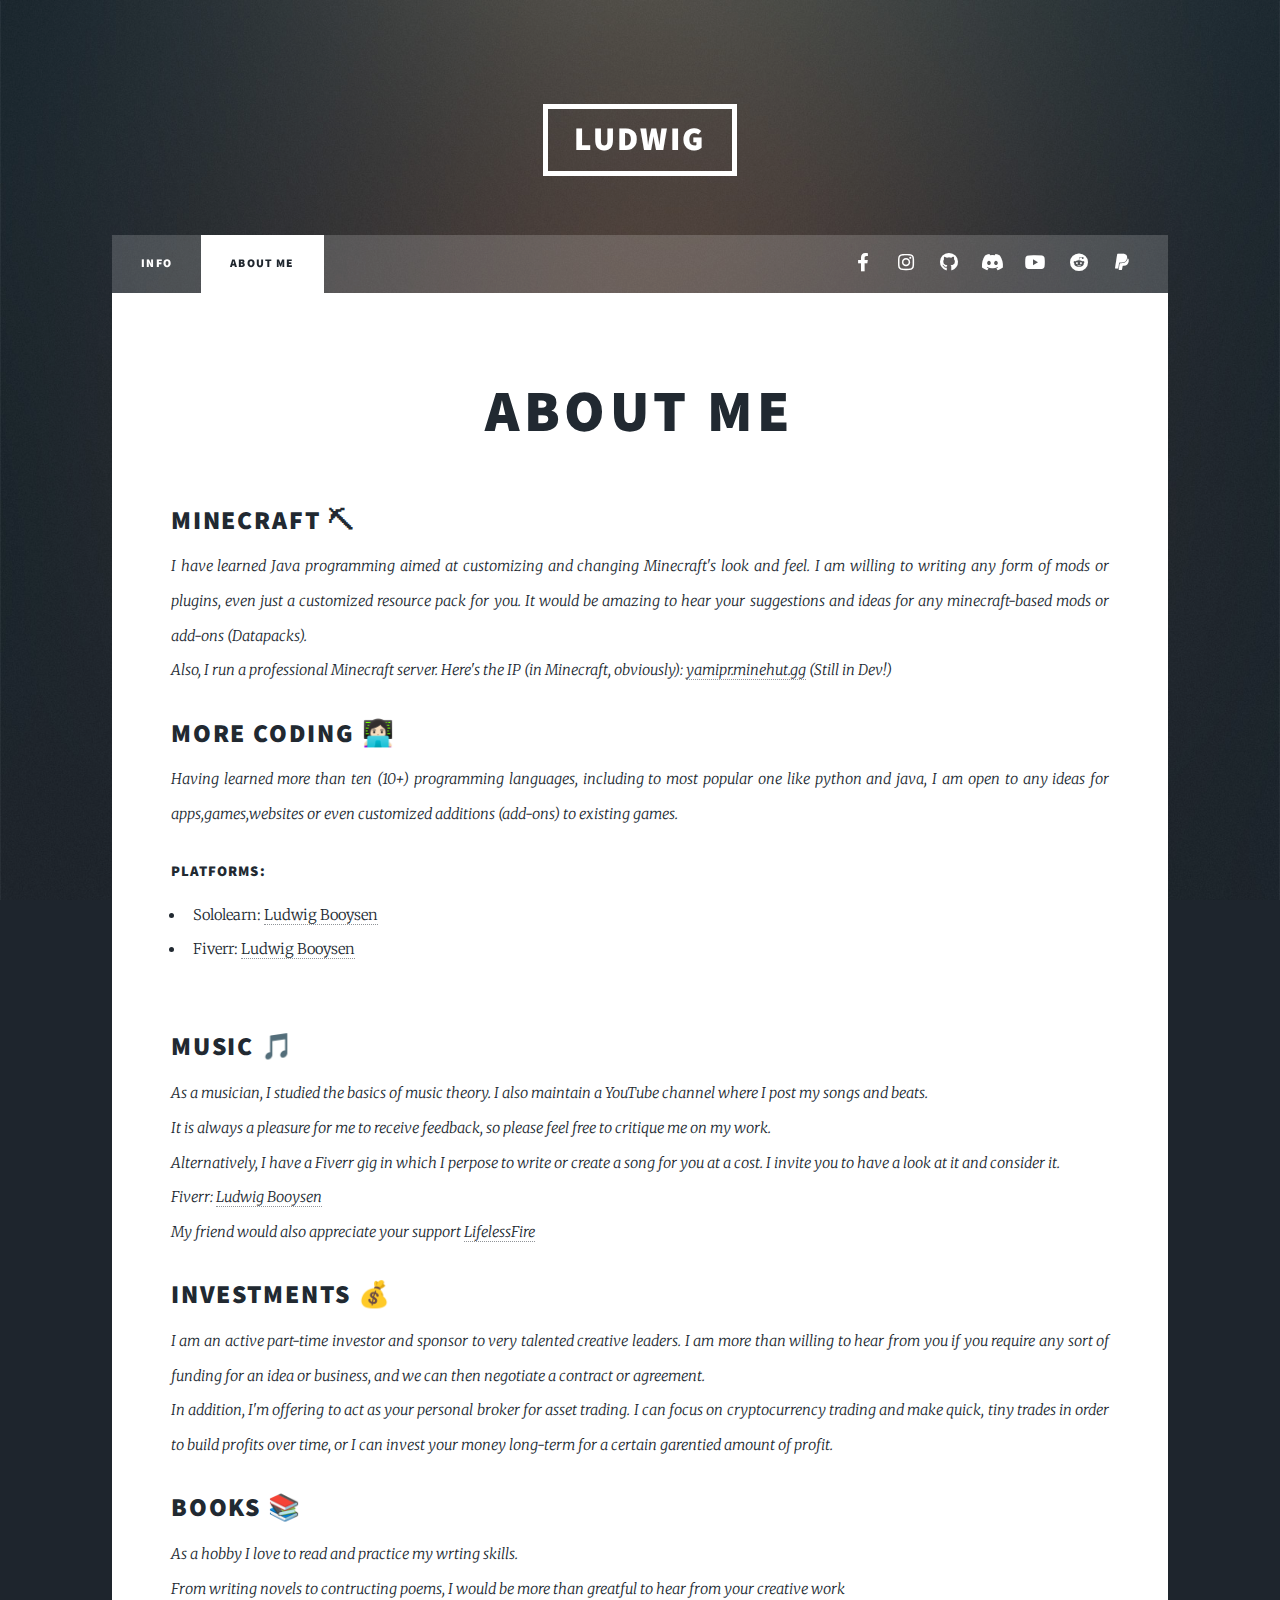
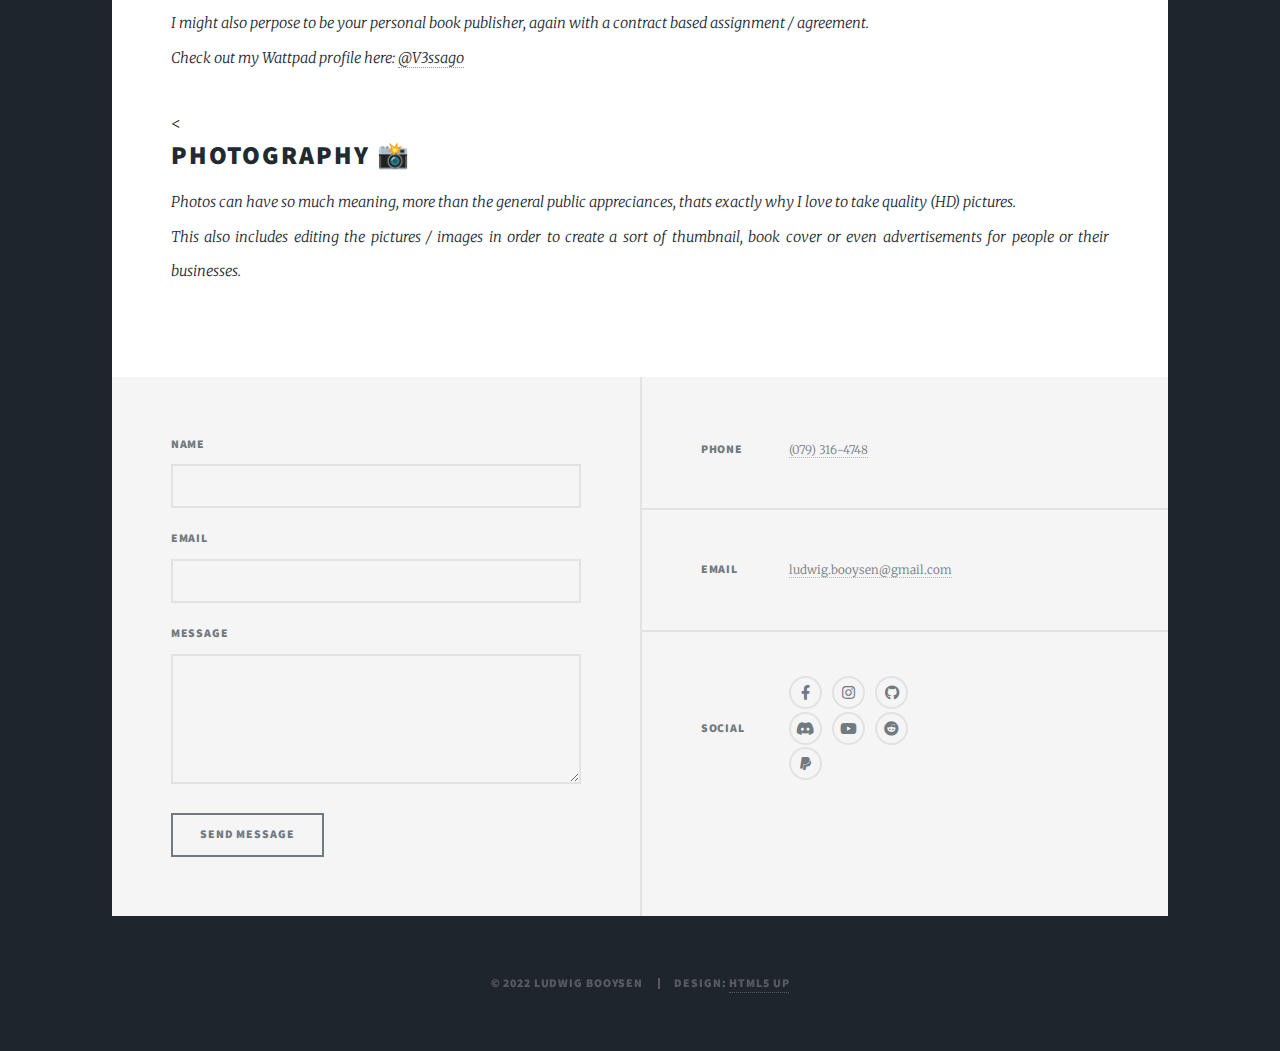
==== commit 313292dd: "Update about_me.html" ====
--- a/about_me.html
+++ b/about_me.html
@@ -60,6 +60,17 @@
 													<ul>
 														<li>Sololearn: <a href="https://www.sololearn.com/profile/4757756" target="_blank">Ludwig Booysen</a></li>
 														<li>Fiverr: <a href="https://www.fiverr.com/ludwigbooysen?public_mode=true" target="_blank">Ludwig Booysen</a></li>
+														<div itemscope itemtype='http://schema.org/Person' class='fiverr-seller-widget' style='display: inline-block;'>
+     													<a itemprop='url' href=https://www.fiverr.com/ludwigbooysen rel="nofollow" target="_blank" style='display: inline-block;'>
+        												<div class='fiverr-seller-content' id='fiverr-seller-widget-content-172c1321-368c-4c0d-89f7-1473aa85ccdb' itemprop='contentURL' style='display: none;'></div>
+        												<div id='fiverr-widget-seller-data' style='display: none;'>
+            											<div itemprop='name' >ludwigbooysen</div>
+            											<div itemscope itemtype='http://schema.org/Organization'><span itemprop='name'>Fiverr</span></div>
+            											<div itemprop='jobtitle'>Seller</div>
+            											<div itemprop='description'>Hello I am Ludwig Booysen, I have been coding for 5 years now and would love to help you out. I can program in many different programming languages, all to do with Web Development, Game Development and Game Plugins / Addons. Fell free to ask me anything :)</div>
+        												</div>
+    													</a>
+														</div>
 													</ul>
 												</div>
 											</div>
@@ -162,6 +173,7 @@
 			<script src="assets/js/breakpoints.min.js"></script>
 			<script src="assets/js/util.js"></script>
 			<script src="assets/js/main.js"></script>
+			<script id='fiverr-seller-widget-script-172c1321-368c-4c0d-89f7-1473aa85ccdb' src='https://widgets.fiverr.com/api/v1/seller/ludwigbooysen?widget_id=172c1321-368c-4c0d-89f7-1473aa85ccdb' data-config='{"category_name":"Programming \u0026 Tech"}' async='true' defer='true'></script>
 
 	</body>
 </html>
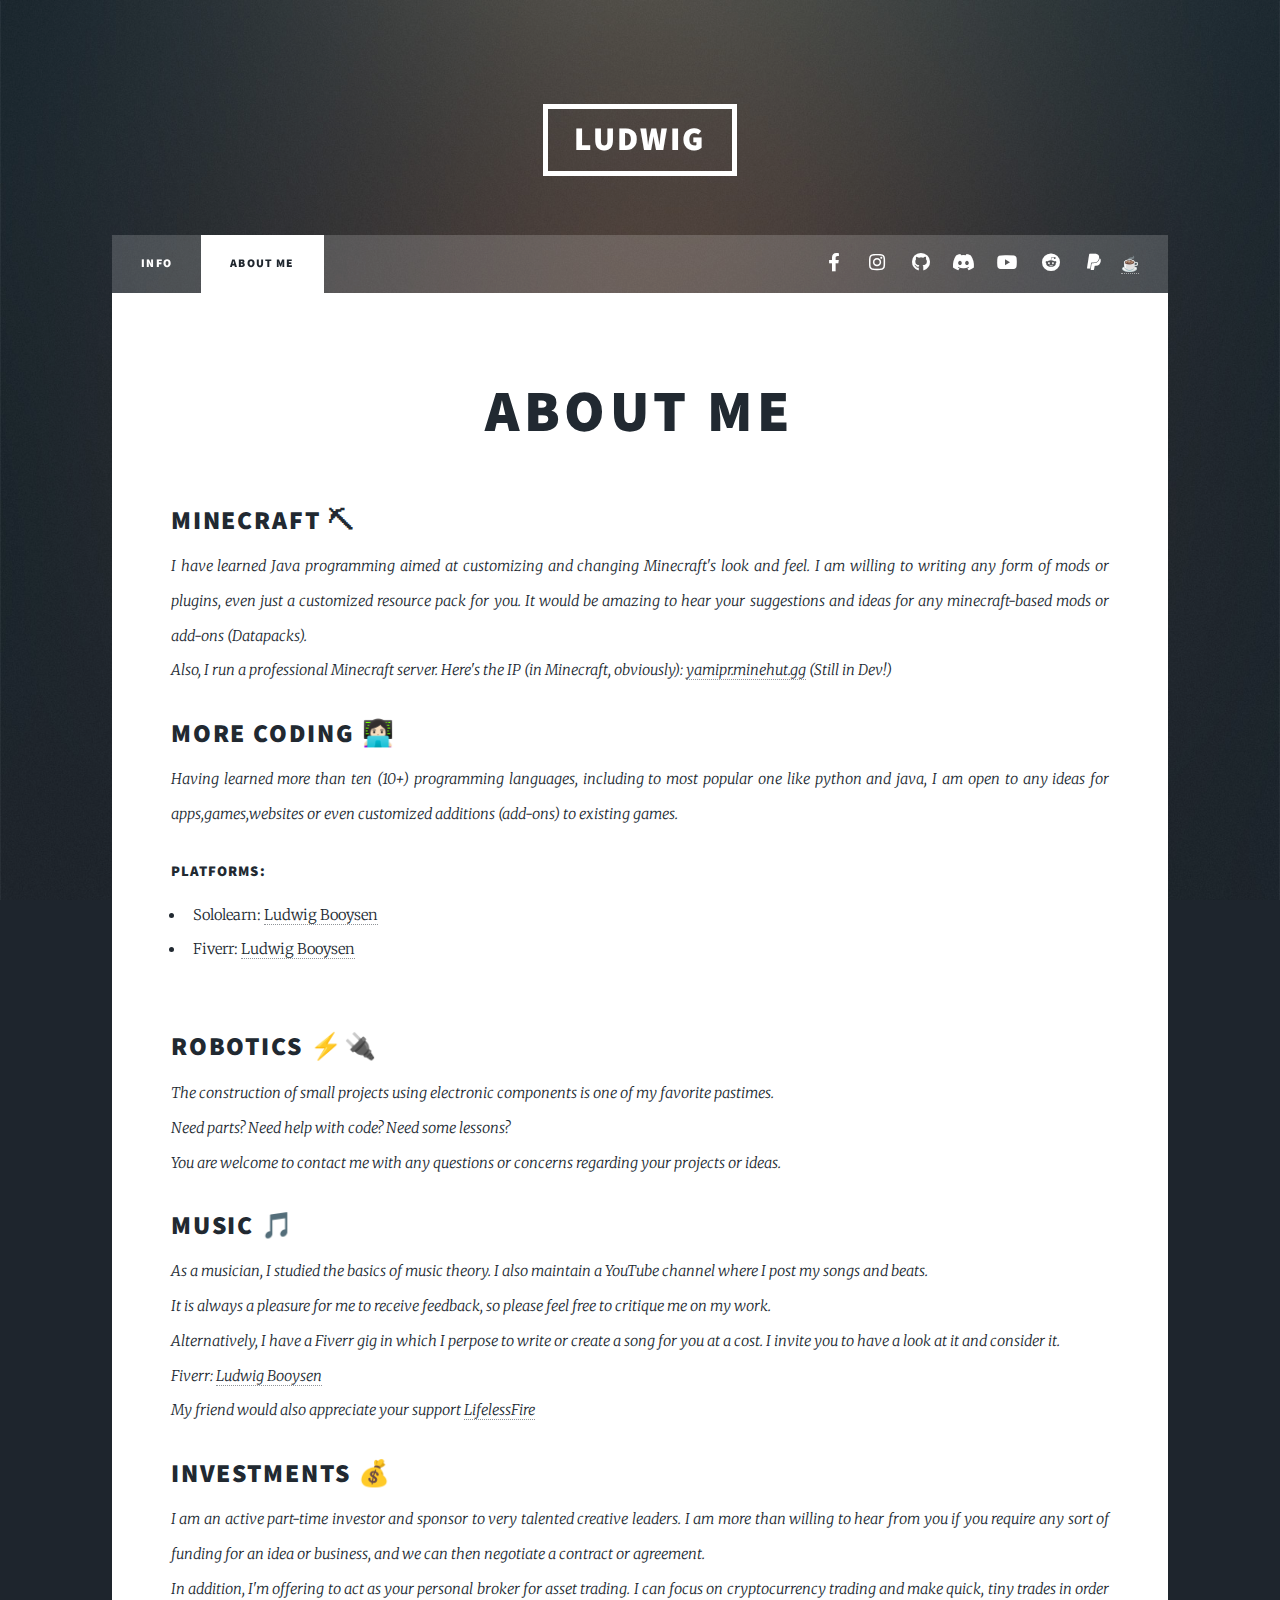
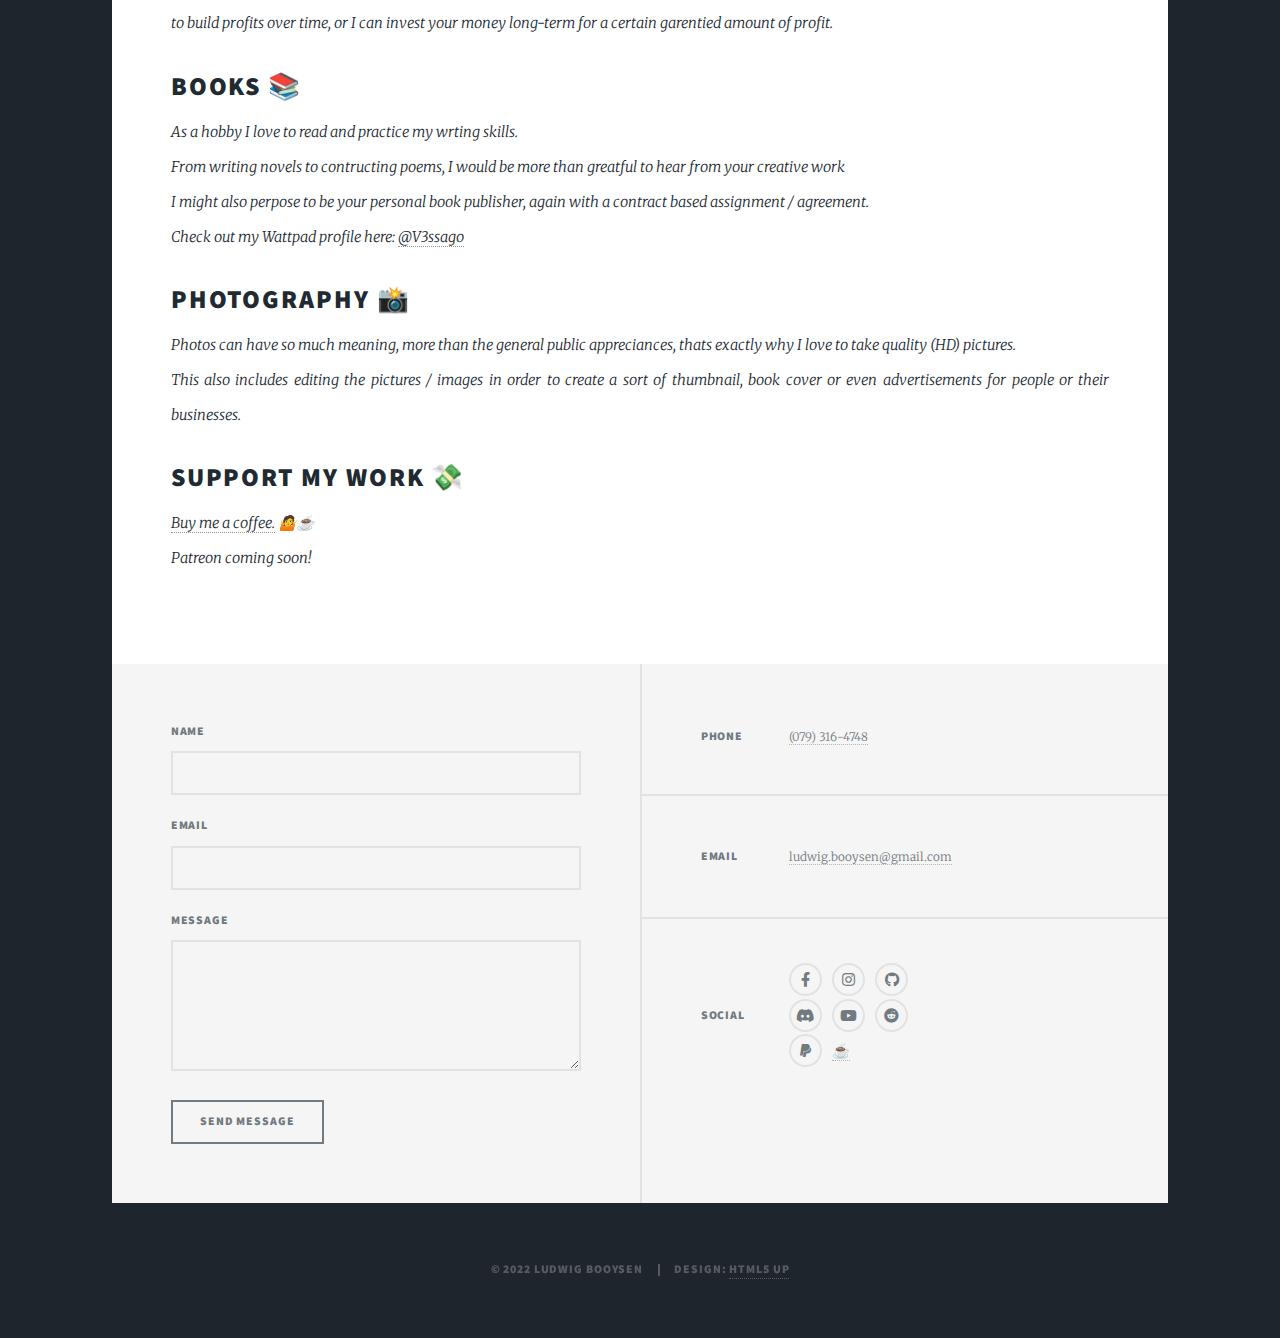
==== commit cf41efac: "Website Update" ====
--- a/about_me.html
+++ b/about_me.html
@@ -31,6 +31,7 @@
 							<li><a href="https://www.youtube.com/channel/UCLygB6PfNkaJRskO8oLEgPA" class="icon brands fa-youtube" target="_blank"><span class="label">Youtube</span></a></li>
 							<li><a href="https://www.reddit.com/user/V3ssago?utm_medium=android_app&utm_source=share" class="icon brands fa-reddit" target="_blank"><span class="label">Reddit</span></a></li>
 							<li><a href="https://paypal.me/LudwigBooysen?country.x=ZA&locale.x=en_US" class="icon brands fa-paypal" target="_blank"><span class="label">PayPal</span></a></li>
+							<li><a href="https://www.buymeacoffee.com/ludwigbooyv" target="_blank"><span class="label">☕</span></a></li>
 						</ul>
 					</nav>
 
@@ -76,6 +77,14 @@
 											</div>
 									</header>
 									<header>
+										<h2>Robotics ⚡🔌</h2>
+										<p>
+											The construction of small projects using electronic components is one of my favorite pastimes.<br />
+											Need parts? Need help with code? Need some lessons?<br />
+											You are welcome to contact me with any questions or concerns regarding your projects or ideas.
+										</p>
+									</header>
+									<header>
 										<h2>Music 🎵</h2>
 										<p>
 											As a musician, I studied the basics of music theory. I also maintain a YouTube channel where I post my songs and beats.<br />
@@ -101,11 +110,18 @@
 											Check out my Wattpad profile here: <a href="https://www.wattpad.com/user/V3ssago" target="_blank">@V3ssago</a>
 										</p>
 									</header>
-									<<header>
+									<header>
 										<h2>Photography 📸</h2>
 										<p>
 											Photos can have so much meaning, more than the general public appreciances, thats exactly why I love to take quality (HD) pictures.<br />
 											This also includes editing the pictures / images in order to create a sort of thumbnail, book cover or even advertisements for people or their businesses.
+										</p>
+									</header>
+									<header>
+										<h2>Support my work 💸</h2>
+										<p>
+											<a href="https://www.buymeacoffee.com/ludwigbooyv" target="_blank"><span class="label">Buy me a coffee.</span></a> 🤷☕<br />
+											Patreon coming soon!
 										</p>
 									</header>
 							</section>
@@ -153,6 +169,7 @@
 									<li><a href="https://www.youtube.com/channel/UCLygB6PfNkaJRskO8oLEgPA" class="icon brands fa-youtube" target="_blank"><span class="label">Youtube</span></a></li>
 									<li><a href="https://www.reddit.com/user/V3ssago?utm_medium=android_app&utm_source=share" class="icon brands fa-reddit" target="_blank"><span class="label">Reddit</span></a></li><br />	
 									<li><a href="https://paypal.me/LudwigBooysen?country.x=ZA&locale.x=en_US" class="icon brands fa-paypal" target="_blank"><span class="label">PayPal</span></a></li>
+									<li><a href="https://www.buymeacoffee.com/ludwigbooyv" target="_blank"><span class="label">☕</span></a></li>
 								</ul>
 							</section>
 						</section>
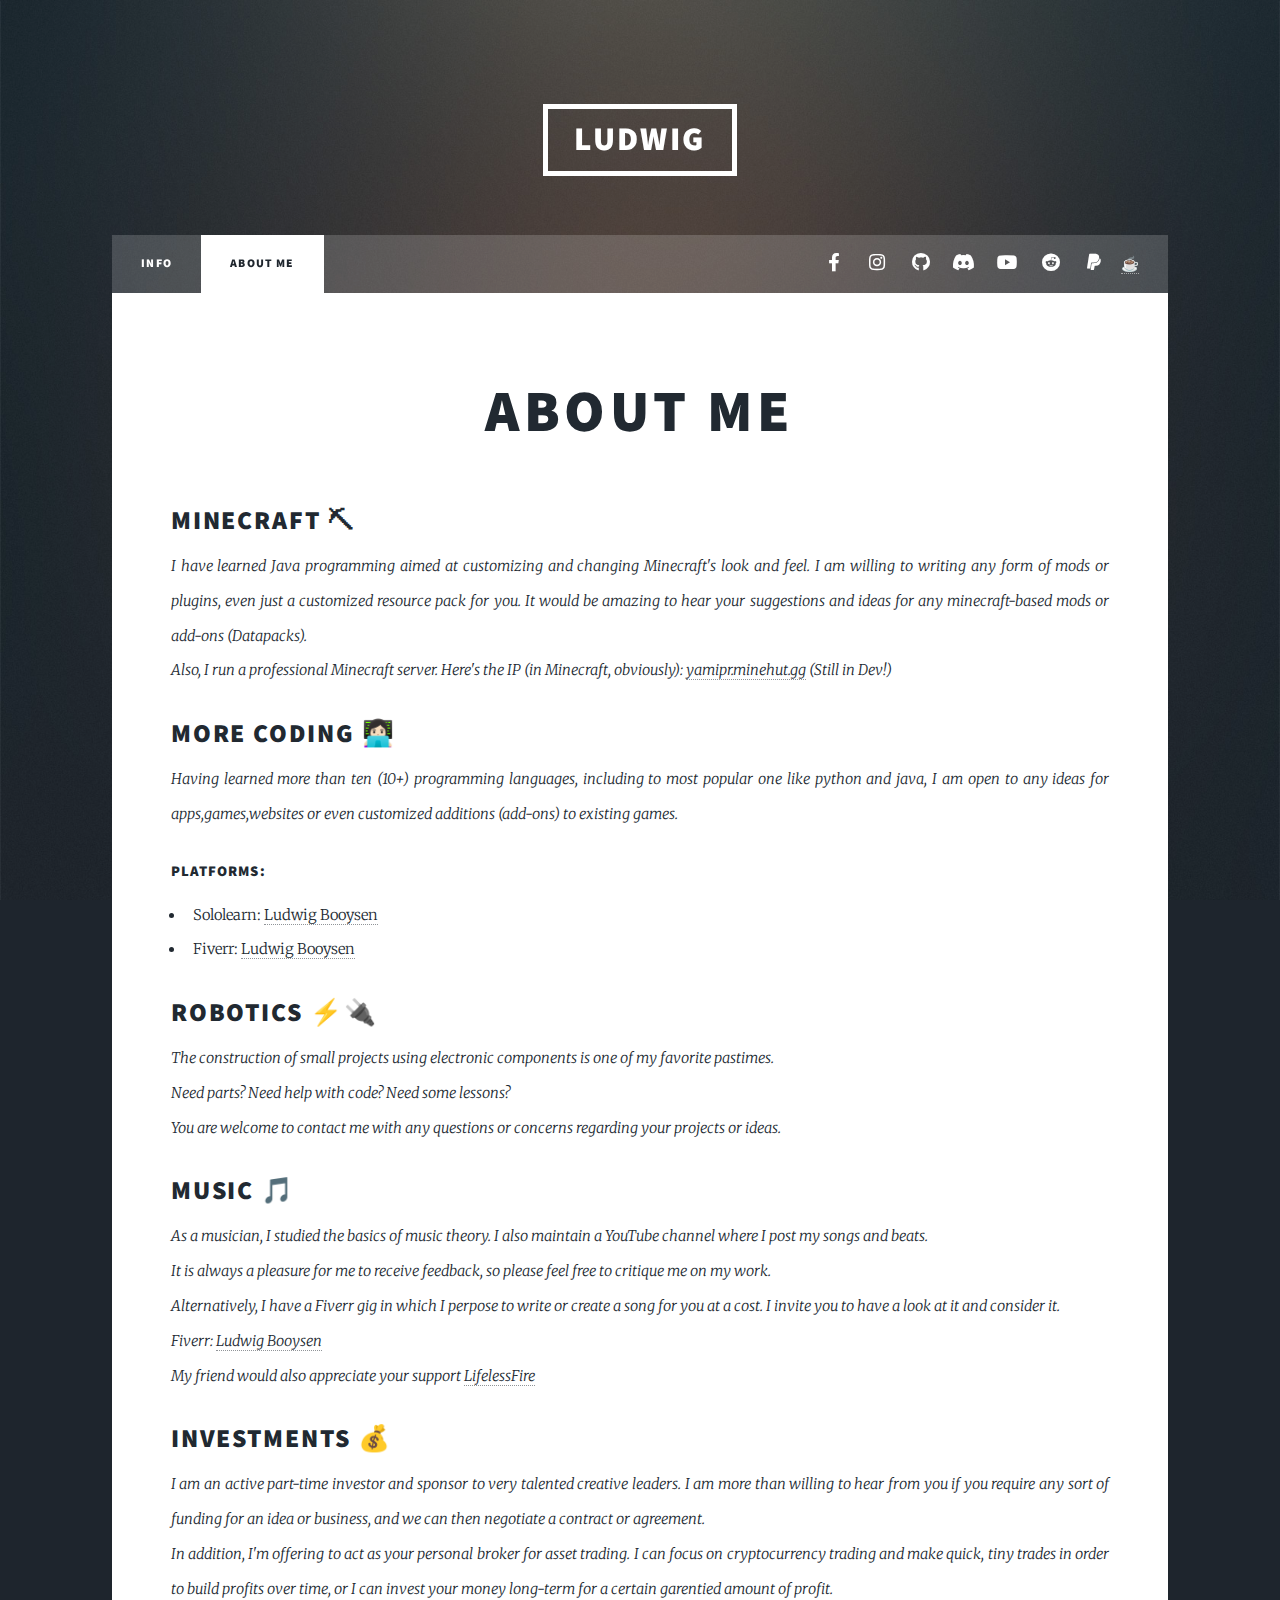
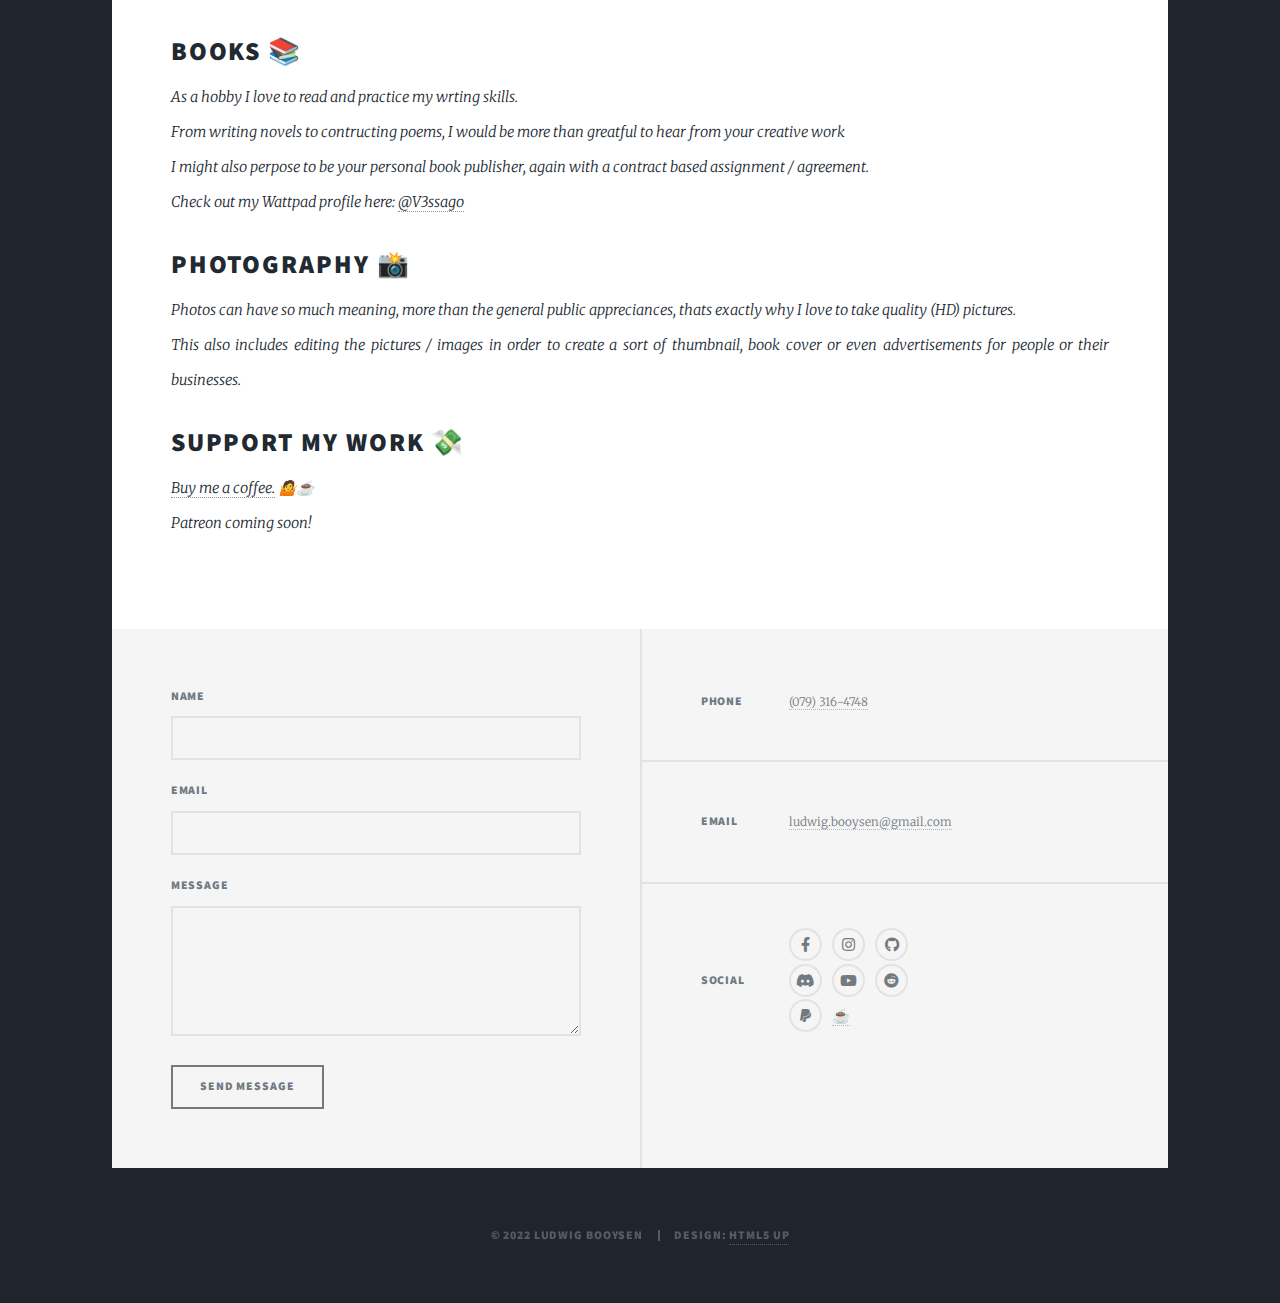
==== commit 62a16776: "Update about_me.html" ====
--- a/about_me.html
+++ b/about_me.html
@@ -61,17 +61,6 @@
 													<ul>
 														<li>Sololearn: <a href="https://www.sololearn.com/profile/4757756" target="_blank">Ludwig Booysen</a></li>
 														<li>Fiverr: <a href="https://www.fiverr.com/ludwigbooysen?public_mode=true" target="_blank">Ludwig Booysen</a></li>
-														<div itemscope itemtype='http://schema.org/Person' class='fiverr-seller-widget' style='display: inline-block;'>
-     													<a itemprop='url' href=https://www.fiverr.com/ludwigbooysen rel="nofollow" target="_blank" style='display: inline-block;'>
-        												<div class='fiverr-seller-content' id='fiverr-seller-widget-content-172c1321-368c-4c0d-89f7-1473aa85ccdb' itemprop='contentURL' style='display: none;'></div>
-        												<div id='fiverr-widget-seller-data' style='display: none;'>
-            											<div itemprop='name' >ludwigbooysen</div>
-            											<div itemscope itemtype='http://schema.org/Organization'><span itemprop='name'>Fiverr</span></div>
-            											<div itemprop='jobtitle'>Seller</div>
-            											<div itemprop='description'>Hello I am Ludwig Booysen, I have been coding for 5 years now and would love to help you out. I can program in many different programming languages, all to do with Web Development, Game Development and Game Plugins / Addons. Fell free to ask me anything :)</div>
-        												</div>
-    													</a>
-														</div>
 													</ul>
 												</div>
 											</div>
--- a/assets/css/main.css
+++ b/assets/css/main.css
@@ -17,12 +17,14 @@
 	border: 0;
 	font-size: 100%;
 	font: inherit;
-	vertical-align: baseline;}
+	vertical-align: baseline;
+}
 
 
 article, aside, details, figcaption, figure,
 footer, header, hgroup, menu, nav, section {
-	display: block;}
+	display: block;
+}
 
 body {
 	line-height: 1;
@@ -2906,7 +2908,7 @@
 		cursor: default;
 	}
 
-		header > .date {
+		header > .present {
 			display: block;
 			font-size: 0.8rem;
 			height: 1;
@@ -2953,12 +2955,12 @@
 				text-align: center;
 			}
 
-			header.major > .date {
+			header.major > .present {
 				font-size: 1rem;
 				margin: 0 0 4rem 0;
 			}
 
-				header.major > .date:before, header.major > .date:after {
+				header.major > .present:before, header.major > .present:after {
 					content: '';
 					display: block;
 					position: absolute;
@@ -2967,11 +2969,11 @@
 					border-top: solid 2px;
 				}
 
-				header.major > .date:before {
+				header.major > .present:before {
 					left: 0;
 				}
 
-				header.major > .date:after {
+				header.major > .present:after {
 					right: 0;
 				}
 
@@ -2991,7 +2993,7 @@
 
 		}
 
-	header.major .date:before, header.major .date:after {
+	header.major .present:before, header.major .present:after {
 		border-top-color: #eeeeee;
 	}
 
@@ -3777,7 +3779,7 @@
 			padding: 8rem 8rem 6rem 8rem ;
 		}
 
-			#main > .post header.major > .date {
+			#main > .post header.major > .present {
 				margin-top: -2rem;
 			}
 
@@ -3805,7 +3807,7 @@
 					padding: 4rem 2rem 2rem 2rem ;
 				}
 
-					#main > .post header.major > .date {
+					#main > .post header.major > .present {
 						margin-top: -1rem;
 						margin-bottom: 2rem;
 					}
@@ -4125,7 +4127,7 @@
 			box-shadow: inset 0 0 0 2px #18bfef;
 		}
 
-		#footer header.major .date:before, #footer header.major .date:after {
+		#footer header.major .present:before, #footer header.major .present:after {
 			border-top-color: #e2e2e2;
 		}
 
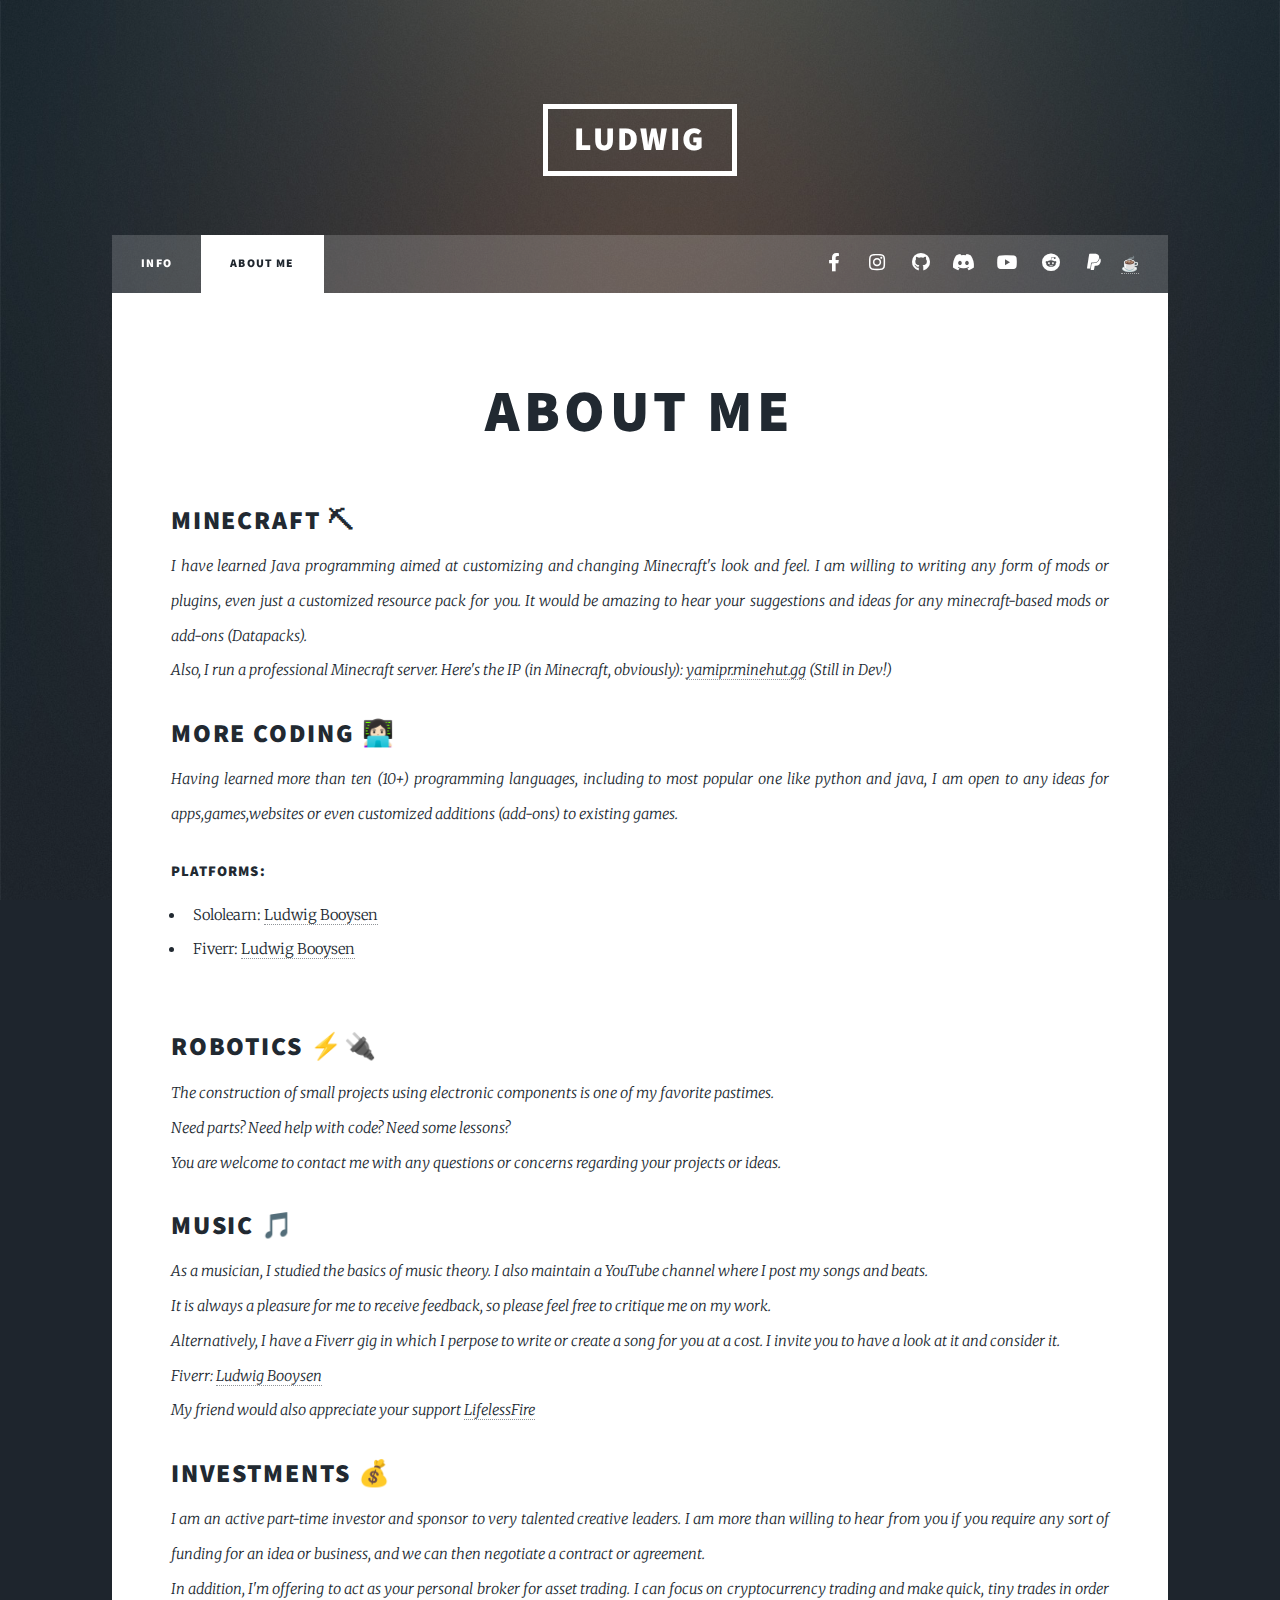
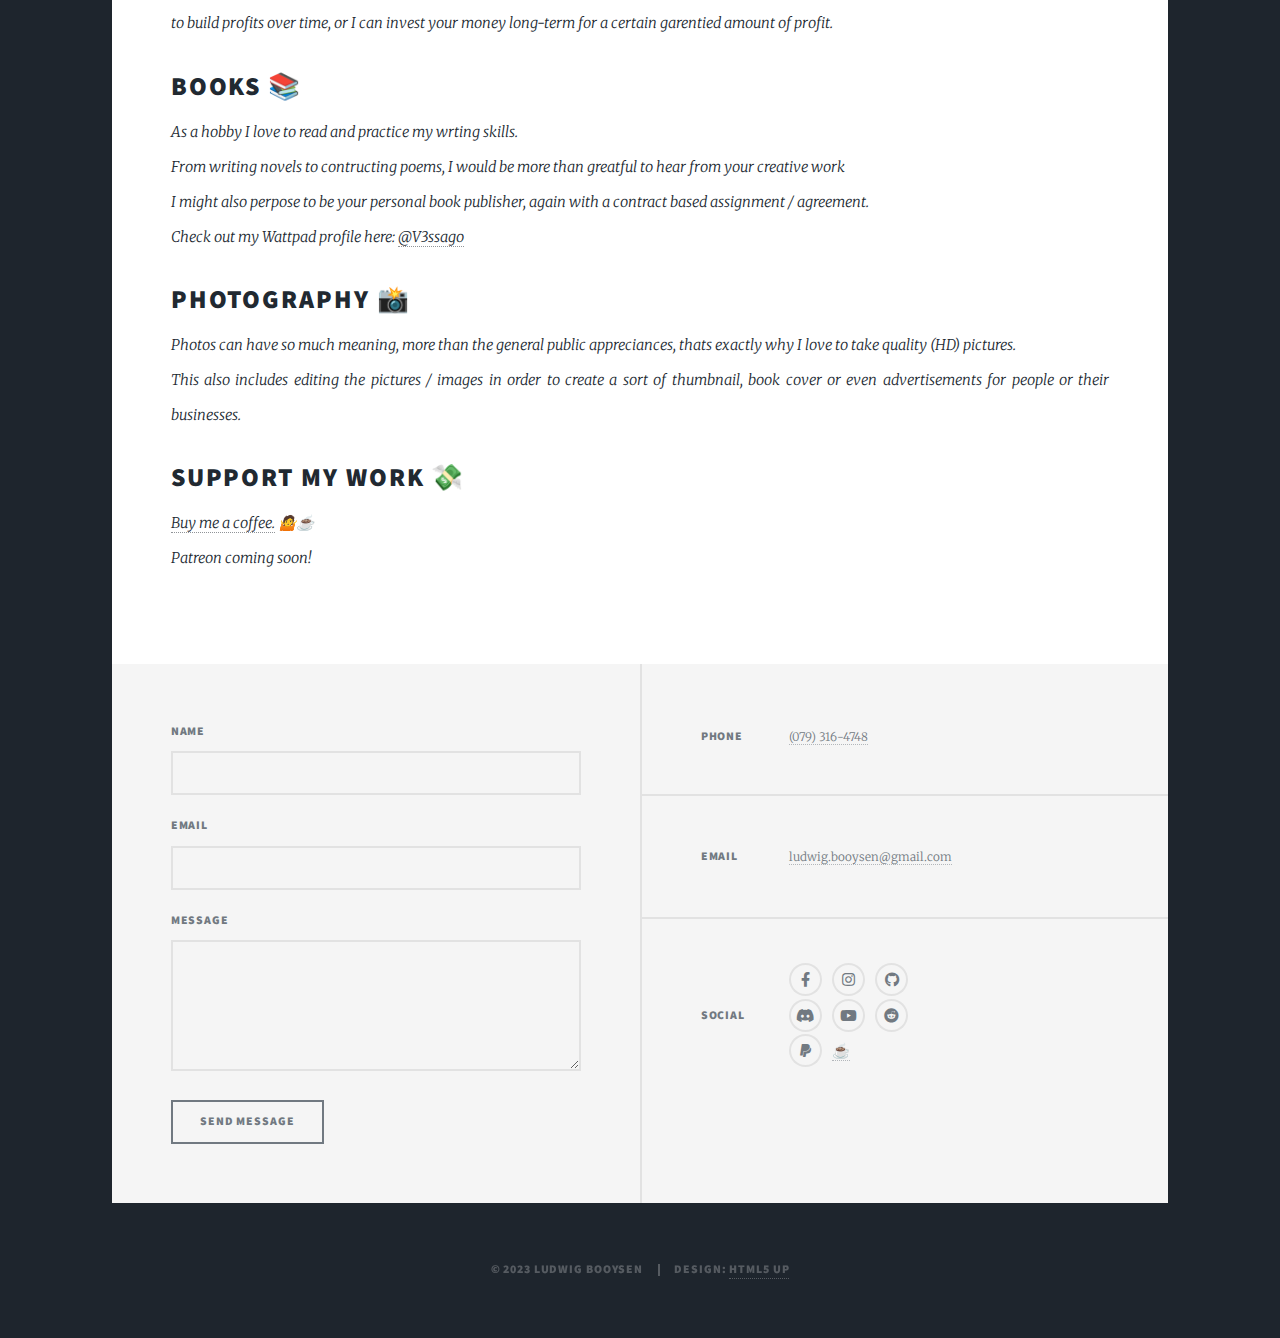
==== commit f3946e1a: "Update" ====
--- a/about_me.html
+++ b/about_me.html
@@ -61,6 +61,17 @@
 													<ul>
 														<li>Sololearn: <a href="https://www.sololearn.com/profile/4757756" target="_blank">Ludwig Booysen</a></li>
 														<li>Fiverr: <a href="https://www.fiverr.com/ludwigbooysen?public_mode=true" target="_blank">Ludwig Booysen</a></li>
+														<div itemscope itemtype='http://schema.org/Person' class='fiverr-seller-widget' style='display: inline-block;'>
+     													<a itemprop='url' href=https://www.fiverr.com/ludwigbooysen rel="nofollow" target="_blank" style='display: inline-block;'>
+        												<div class='fiverr-seller-content' id='fiverr-seller-widget-content-172c1321-368c-4c0d-89f7-1473aa85ccdb' itemprop='contentURL' style='display: none;'></div>
+        												<div id='fiverr-widget-seller-data' style='display: none;'>
+            											<div itemprop='name' >ludwigbooysen</div>
+            											<div itemscope itemtype='http://schema.org/Organization'><span itemprop='name'>Fiverr</span></div>
+            											<div itemprop='jobtitle'>Seller</div>
+            											<div itemprop='description'>Hello I am Ludwig Booysen, I have been coding for 5 years now and would love to help you out. I can program in many different programming languages, all to do with Web Development, Game Development and Game Plugins / Addons. Fell free to ask me anything :)</div>
+        												</div>
+    													</a>
+														</div>
 													</ul>
 												</div>
 											</div>
@@ -166,7 +177,7 @@
 
 				<!-- Copyright -->
 					<div id="copyright">
-						<ul><li>&copy; 2022 Ludwig Booysen</li><li>Design: <a href="https://html5up.net" target="_blank">HTML5 UP</a></li></ul>
+						<ul><li>&copy; 2023 Ludwig Booysen</li><li>Design: <a href="https://html5up.net" target="_blank">HTML5 UP</a></li></ul>
 					</div>
 
 			</div>
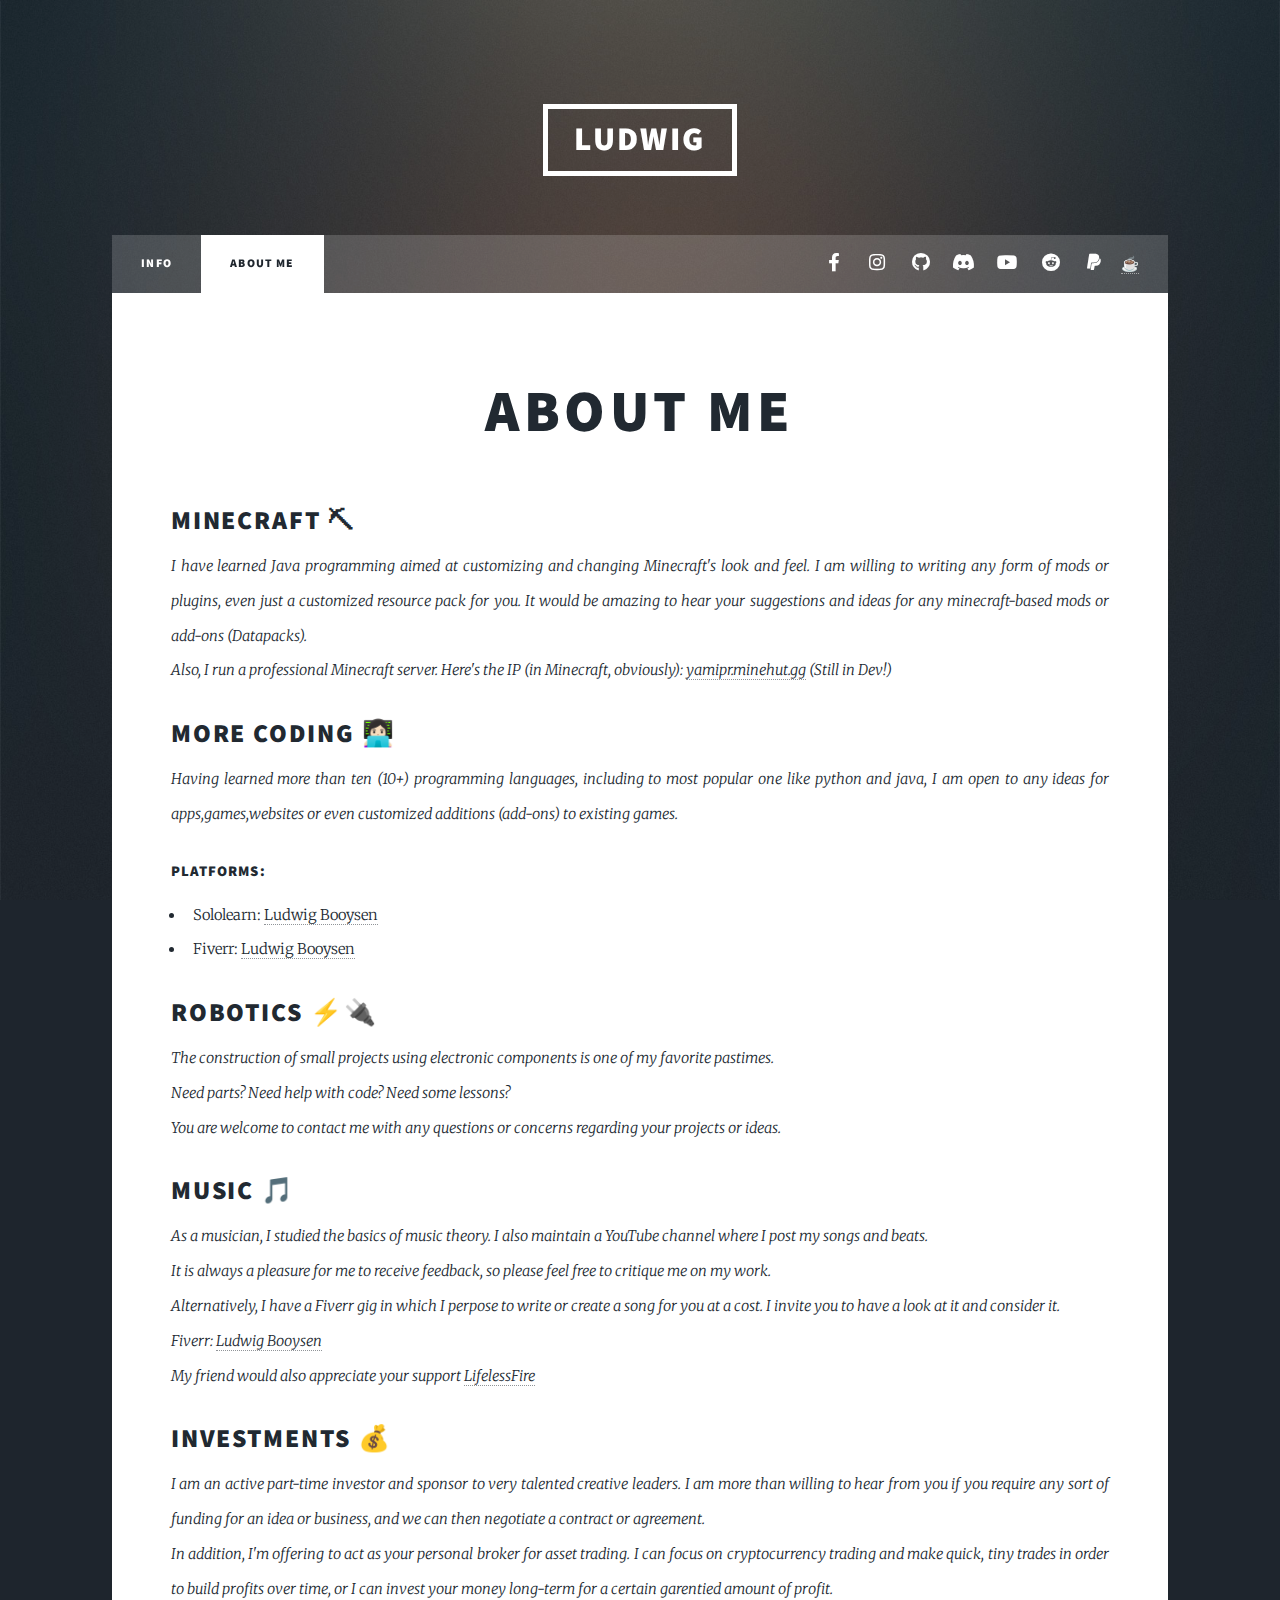
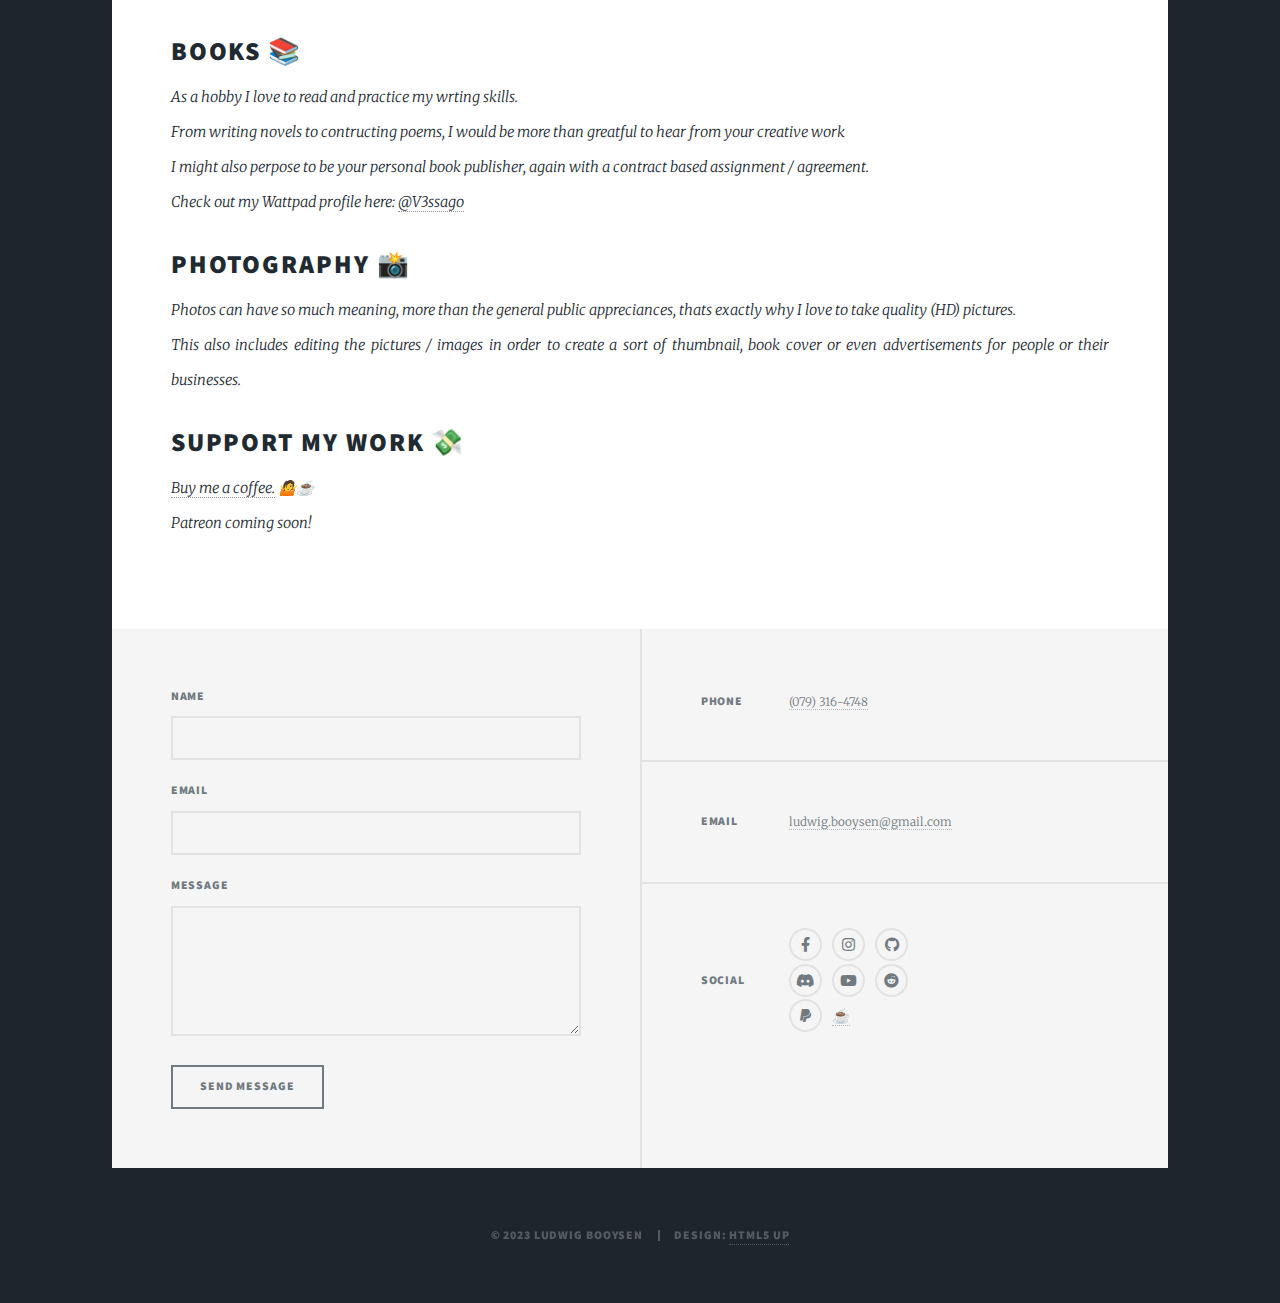
==== commit df99c7ca: "Merge branch 'main' of https://github.com/LudwigBooysen/LudwigBooysen.github.io" ====
--- a/about_me.html
+++ b/about_me.html
@@ -61,17 +61,6 @@
 													<ul>
 														<li>Sololearn: <a href="https://www.sololearn.com/profile/4757756" target="_blank">Ludwig Booysen</a></li>
 														<li>Fiverr: <a href="https://www.fiverr.com/ludwigbooysen?public_mode=true" target="_blank">Ludwig Booysen</a></li>
-														<div itemscope itemtype='http://schema.org/Person' class='fiverr-seller-widget' style='display: inline-block;'>
-     													<a itemprop='url' href=https://www.fiverr.com/ludwigbooysen rel="nofollow" target="_blank" style='display: inline-block;'>
-        												<div class='fiverr-seller-content' id='fiverr-seller-widget-content-172c1321-368c-4c0d-89f7-1473aa85ccdb' itemprop='contentURL' style='display: none;'></div>
-        												<div id='fiverr-widget-seller-data' style='display: none;'>
-            											<div itemprop='name' >ludwigbooysen</div>
-            											<div itemscope itemtype='http://schema.org/Organization'><span itemprop='name'>Fiverr</span></div>
-            											<div itemprop='jobtitle'>Seller</div>
-            											<div itemprop='description'>Hello I am Ludwig Booysen, I have been coding for 5 years now and would love to help you out. I can program in many different programming languages, all to do with Web Development, Game Development and Game Plugins / Addons. Fell free to ask me anything :)</div>
-        												</div>
-    													</a>
-														</div>
 													</ul>
 												</div>
 											</div>
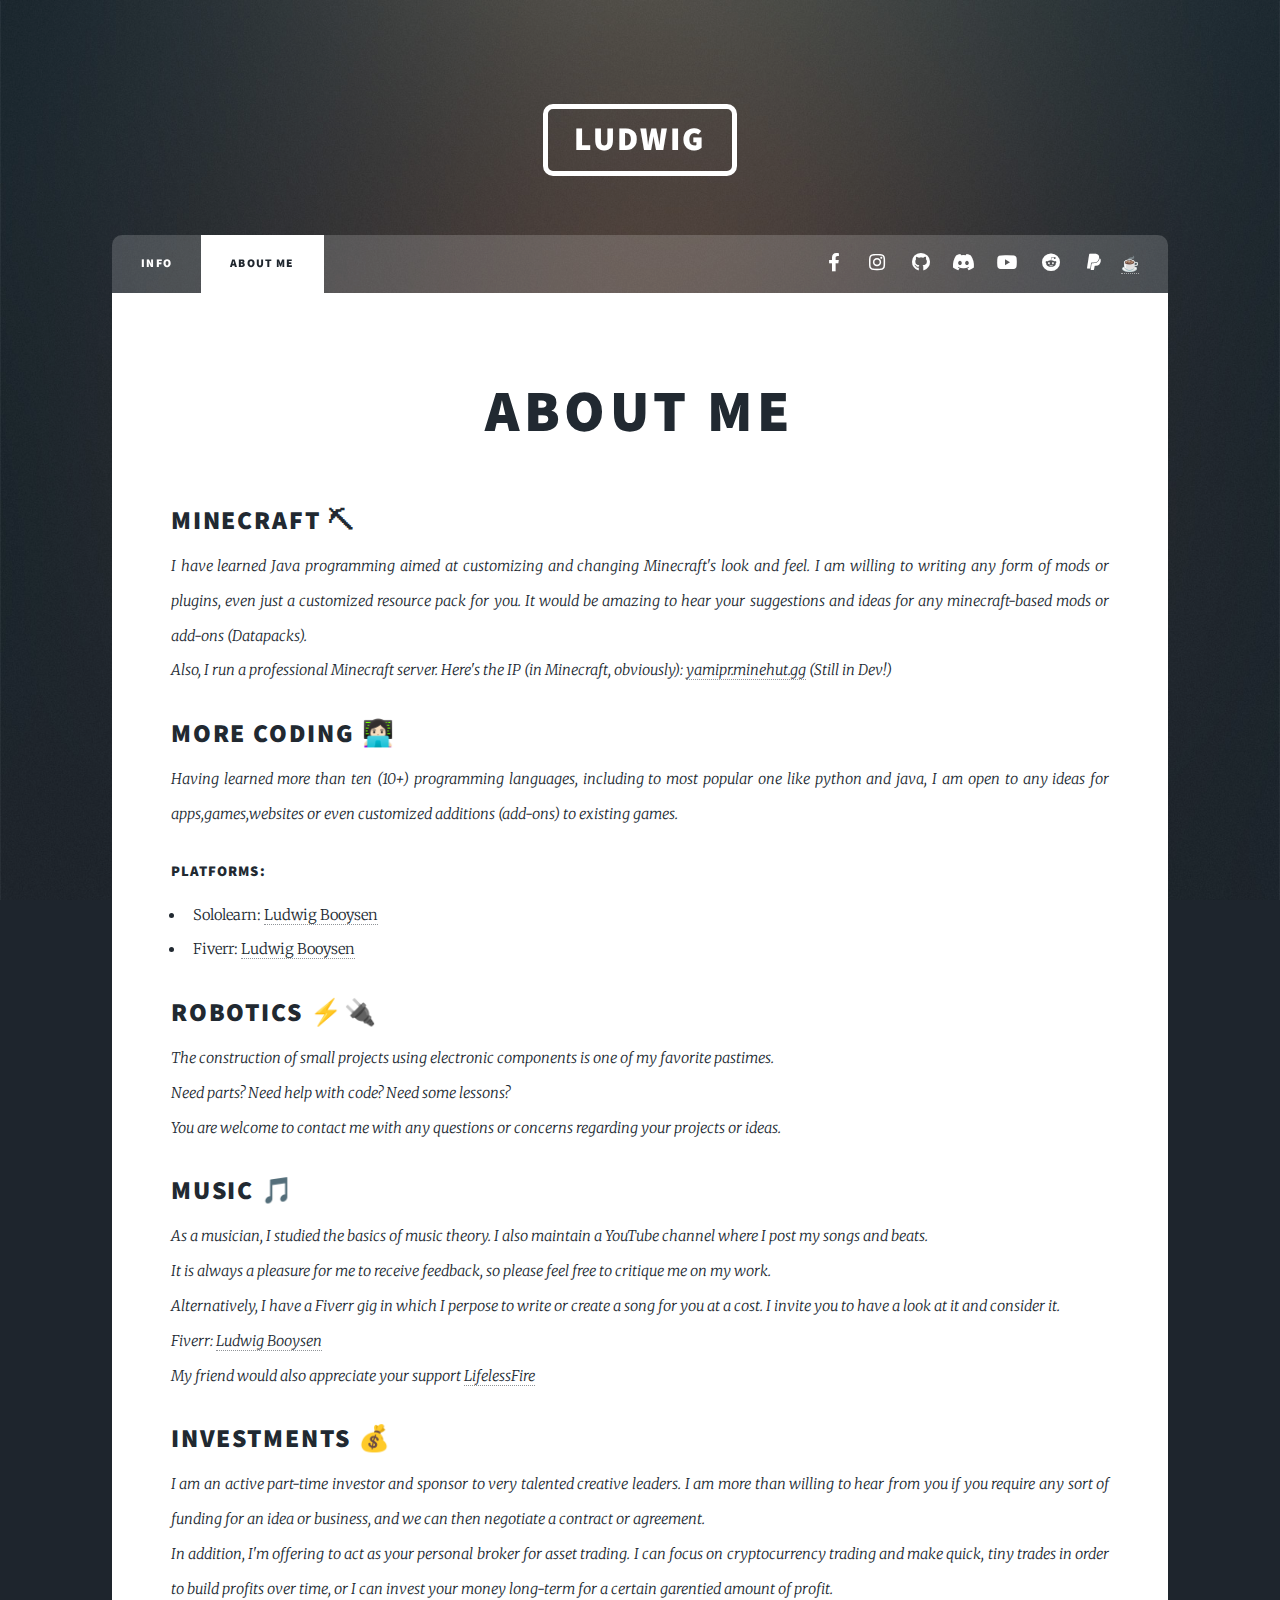
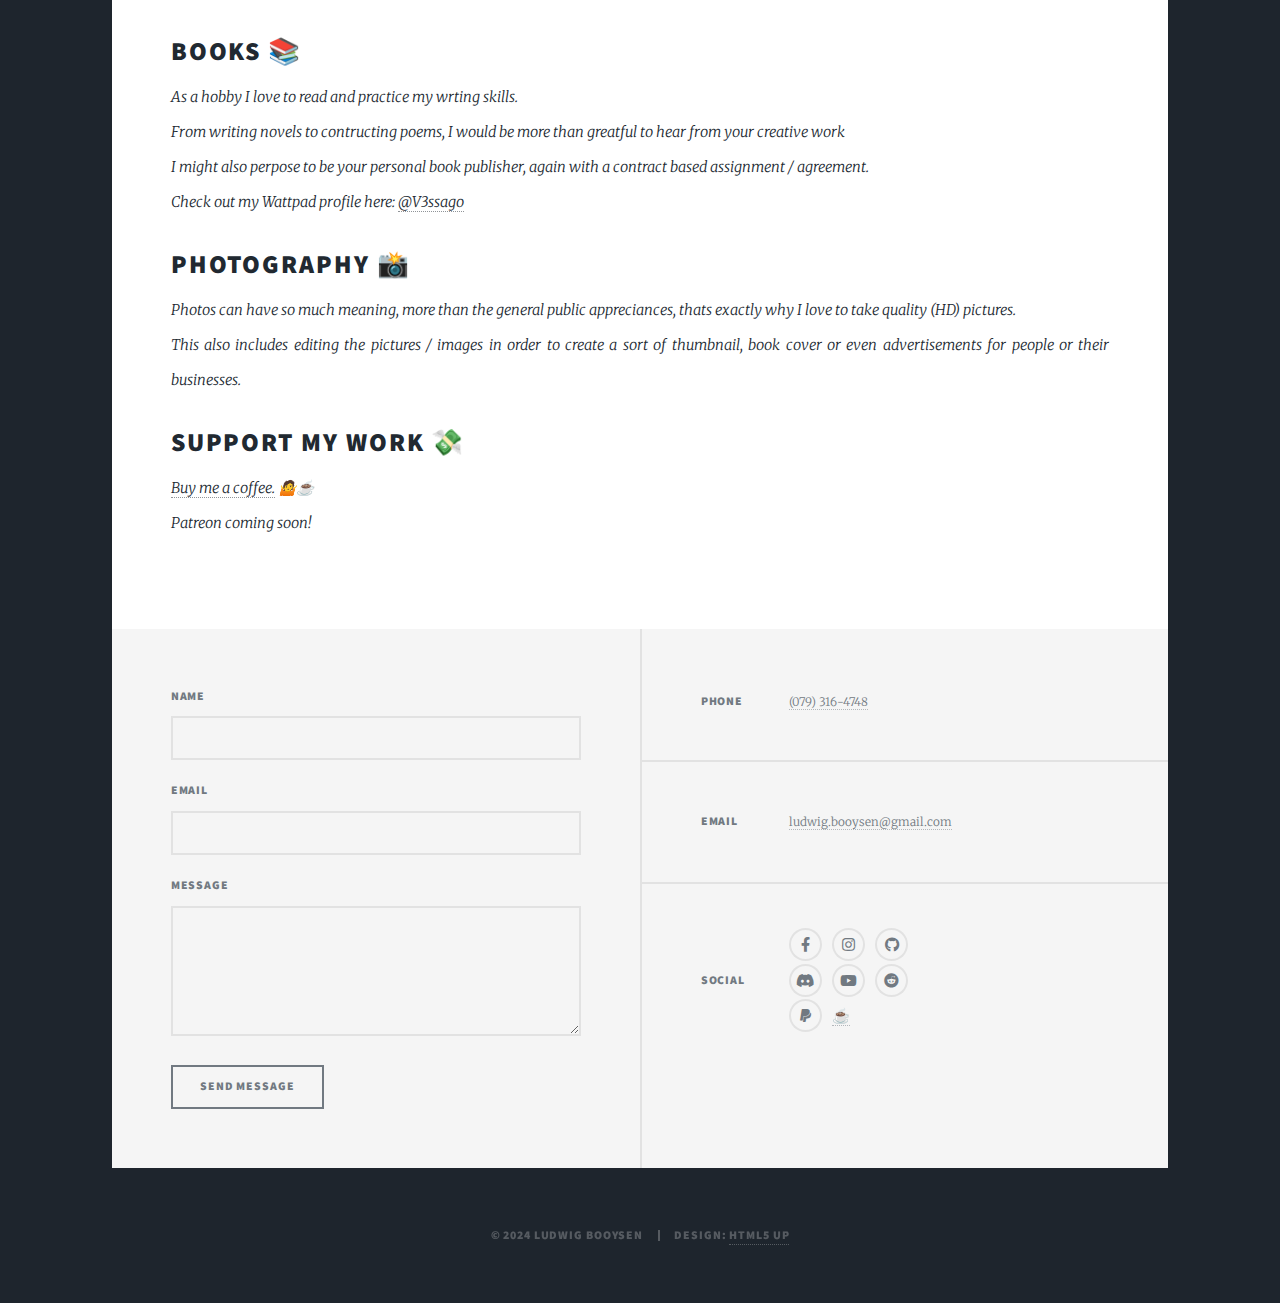
==== commit 5f19335f: "Update about_me.html" ====
--- a/about_me.html
+++ b/about_me.html
@@ -166,7 +166,7 @@
 
 				<!-- Copyright -->
 					<div id="copyright">
-						<ul><li>&copy; 2023 Ludwig Booysen</li><li>Design: <a href="https://html5up.net" target="_blank">HTML5 UP</a></li></ul>
+						<ul><li>&copy; 2024 Ludwig Booysen</li><li>Design: <a href="https://html5up.net" target="_blank">HTML5 UP</a></li></ul>
 					</div>
 
 			</div>
--- a/assets/css/main.css
+++ b/assets/css/main.css
@@ -3186,7 +3186,12 @@
 		}
 
 	.pagination a, .pagination span {
-		border-color: #eeeeee;
+		border-color: #c5c5c5;
+		border-radius: 100px;
+	}
+
+	.pagination a:nth-child(1) {
+		margin-right: 10px;
 	}
 
 	.pagination a {
@@ -3198,11 +3203,6 @@
 			border-color: #18bfef;
 			z-index: 1;
 		}
-
-			.pagination a:hover + a,
-			.pagination a:hover + span {
-				border-left-color: #18bfef;
-			}
 
 		.pagination a.active {
 			background-color: #eeeeee;
@@ -3859,24 +3859,9 @@
 			}
 
 			#main > .posts > article {
-				border-color: #eeeeee;
-				border-left-width: 2px;
-				border-style: solid;
-				border-top-width: 2px;
+				border: 1px solid #c5c5c5;
 				text-align: center;
 			}
-
-				#main > .posts > article > :last-child {
-					margin-bottom: 0;
-				}
-
-				#main > .posts > article:nth-child(2n - 1) {
-					border-left-width: 0;
-				}
-
-				#main > .posts > article:nth-child(-n + 2) {
-					border-top-width: 0;
-				}
 
 			@media screen and (max-width: 980px) {
 
@@ -4617,7 +4602,6 @@
 			right: 0;
 			text-align: right;
 			top: 0;
-			vertical-align: middle;
 			width: 7rem;
 		}
 
@@ -4683,4 +4667,22 @@
 			visibility: visible;
 		}
 
-	}+	}
+
+
+#nav {
+	border-top-left-radius: 10px;
+	border-top-right-radius: 10px;
+}
+
+#header > a {
+	border-radius: 10px;
+}
+
+.button {
+	border-radius: 10px;
+}
+
+.page-selector-container {
+	border-bottom: 1px solid #c5c5c5;
+}
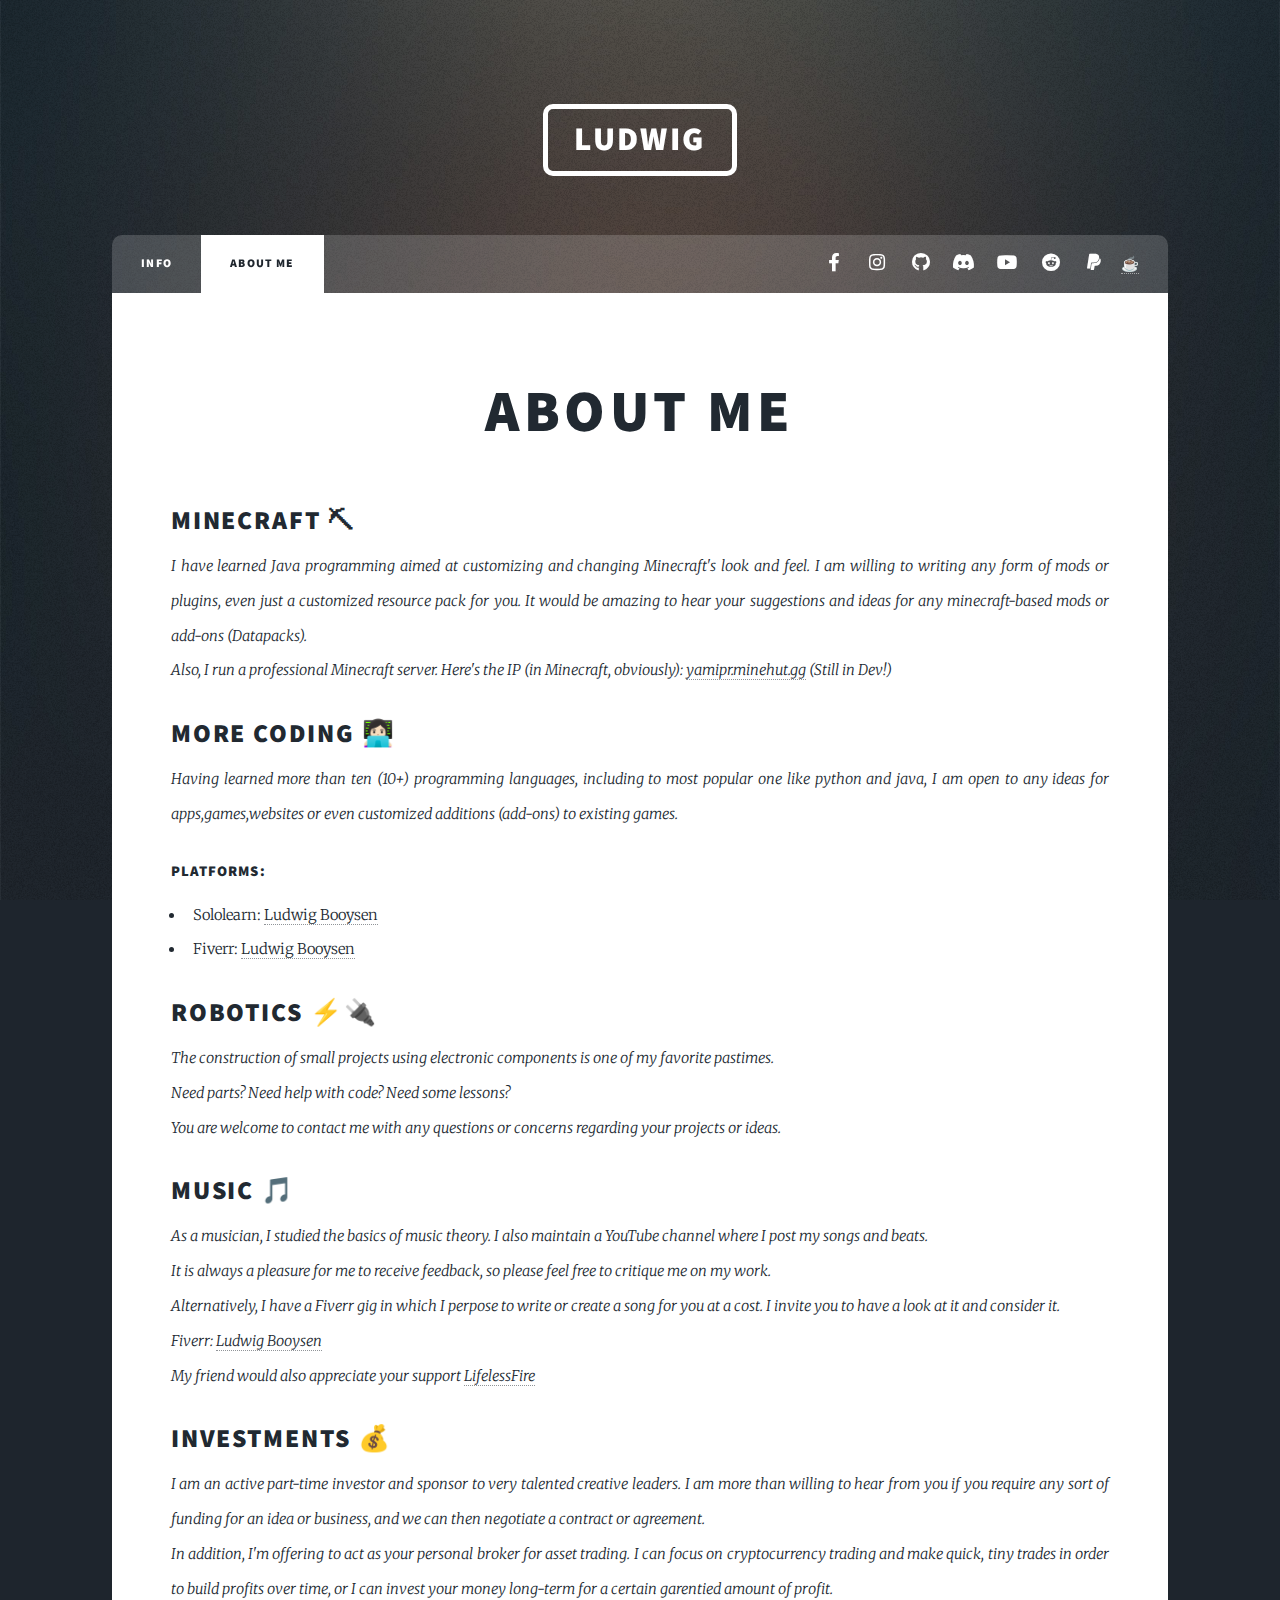
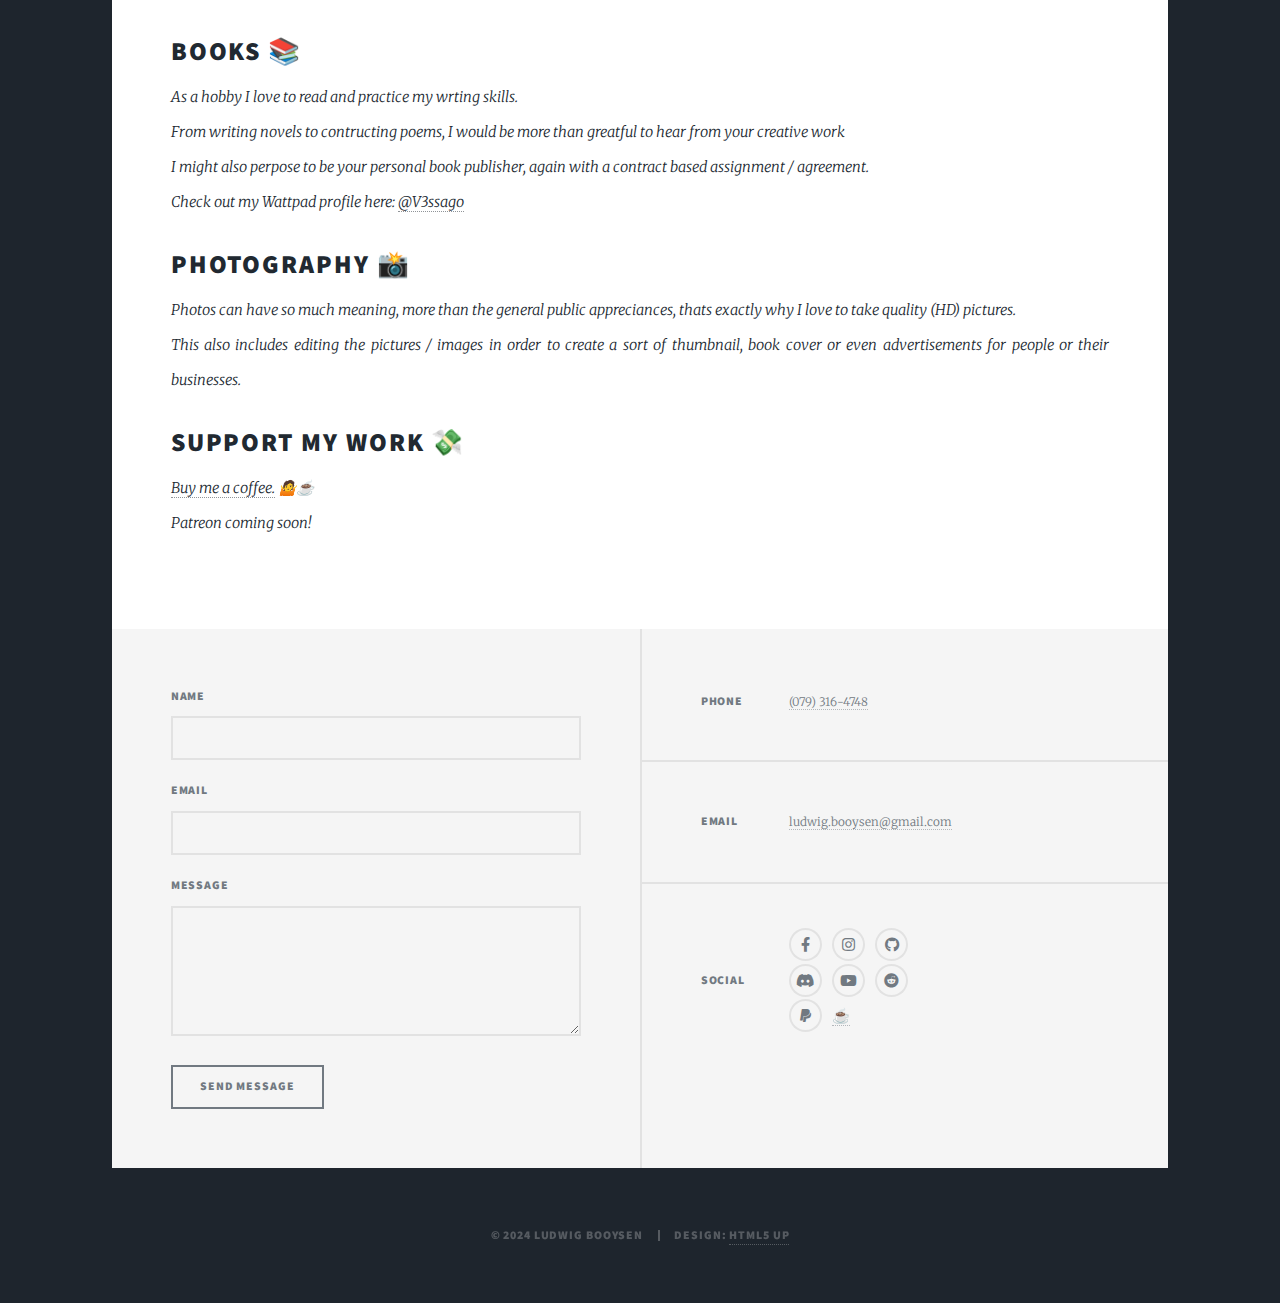
==== commit 194d2f97: "My site back" ====
--- a/about_me.html
+++ b/about_me.html
@@ -1,185 +1,185 @@
-<!DOCTYPE HTML>
-<html>
-	<head>
-		<title>Ludwig Booysen - About Me</title>
-		<meta charset="utf-8" />
-		<meta name="viewport" content="width=device-width, initial-scale=1, user-scalable=no" />
-		<link rel="stylesheet" href="assets/css/main.css" />
-		<noscript><link rel="stylesheet" href="assets/css/noscript.css" /></noscript>
-	</head>
-	<body class="is-preload">
-
-		<!-- Wrapper -->
-			<div id="wrapper">
-
-				<!-- Header -->
-					<header id="header">
-						<a href="index.html" class="logo">Ludwig</a>
-					</header>
-
-				<!-- Nav -->
-					<nav id="nav">
-						<ul class="links">
-							<li><a href="index.html">Info</a></li>
-							<li class="active"><a href="about_me.html">About Me</a></li>
-						</ul>
-						<ul class="icons">
-							<li><a href="https://web.facebook.com/profile.php?id=100011545266863" class="icon brands fa-facebook-f" target="_blank"><span class="label">Facebook</span></a></li>
-							<li><a href="https://www.instagram.com/icy_the_prod/" class="icon brands fa-instagram" target="_blank"><span class="label">Instagram</span></a></li>
-							<li><a href="https://github.com/LudwigBooysen" class="icon brands fa-github" target="_blank"><span class="label">GitHub</span></a></li>
-							<li><a href="https://discordapp.com/users/Prod ICY#9243/" class="icon brands fa-discord" target="_blank"><span class="label">Discord</span></a></li>
-							<li><a href="https://www.youtube.com/channel/UCLygB6PfNkaJRskO8oLEgPA" class="icon brands fa-youtube" target="_blank"><span class="label">Youtube</span></a></li>
-							<li><a href="https://www.reddit.com/user/V3ssago?utm_medium=android_app&utm_source=share" class="icon brands fa-reddit" target="_blank"><span class="label">Reddit</span></a></li>
-							<li><a href="https://paypal.me/LudwigBooysen?country.x=ZA&locale.x=en_US" class="icon brands fa-paypal" target="_blank"><span class="label">PayPal</span></a></li>
-							<li><a href="https://www.buymeacoffee.com/ludwigbooyv" target="_blank"><span class="label">☕</span></a></li>
-						</ul>
-					</nav>
-
-				<!-- Main -->
-					<div id="main">
-
-						<!-- Post -->
-							<section class="post">
-								<header class="major">
-									<h1>About Me</h1>
-								</header>
-									<header>
-										<h2 id="MinecraftTopic">Minecraft ⛏</h2>
-										<p>
-											I have learned Java programming aimed at customizing and changing Minecraft's look and feel. I am willing to writing any form of mods or plugins, even just a customized resource pack for you. It would be amazing to hear your suggestions and ideas for any minecraft-based mods or add-ons (Datapacks).<br />
-											Also, I run a professional Minecraft server. Here's the IP (in Minecraft, obviously): <a>yamipr.minehut.gg</a> (Still in Dev!)<br />
-										</p>
-									</header>
-									<header>
-										<h2>More Coding 👩🏻‍💻</h2>
-										<p>
-											Having learned more than ten (10+) programming languages, including to most popular one like python and java, I am open to any ideas for apps,games,websites or even customized additions (add-ons) to existing games.
-										</p>
-										<h4>Platforms: </h4>
-											<div class="row">
-												<div class="col-6 col-12-small">
-													<ul>
-														<li>Sololearn: <a href="https://www.sololearn.com/profile/4757756" target="_blank">Ludwig Booysen</a></li>
-														<li>Fiverr: <a href="https://www.fiverr.com/ludwigbooysen?public_mode=true" target="_blank">Ludwig Booysen</a></li>
-													</ul>
-												</div>
-											</div>
-									</header>
-									<header>
-										<h2>Robotics ⚡🔌</h2>
-										<p>
-											The construction of small projects using electronic components is one of my favorite pastimes.<br />
-											Need parts? Need help with code? Need some lessons?<br />
-											You are welcome to contact me with any questions or concerns regarding your projects or ideas.
-										</p>
-									</header>
-									<header>
-										<h2>Music 🎵</h2>
-										<p>
-											As a musician, I studied the basics of music theory. I also maintain a YouTube channel where I post my songs and beats.<br />
-											It is always a pleasure for me to receive feedback, so please feel free to critique me on my work.<br />
-											Alternatively, I have a Fiverr gig in which I perpose to write or create a song for you at a cost. I invite you to have a look at it and consider it.<br />
-											Fiverr: <a href="https://www.fiverr.com/ludwigbooysen?public_mode=true" target="_blank">Ludwig Booysen</a><br />
-											My friend would also appreciate your support <a href="https://www.youtube.com/channel/UCaZvln1S8rxv3QUoHW6r1MQ" target="_blank">LifelessFire</a>
-										</p>
-									</header>
-									<header>
-										<h2>Investments 💰</h2>
-										<p>
-											I am an active part-time investor and sponsor to very talented creative leaders. I am more than willing to hear from you if you require any sort of funding for an idea or business, and we can then negotiate a contract or agreement.<br />
-											In addition, I'm offering to act as your personal broker for asset trading. I can focus on cryptocurrency trading and make quick, tiny trades in order to build profits over time, or I can invest your money long-term for a certain garentied amount of profit.
-										</p>
-									</header>
-									<header>
-										<h2>Books 📚</h2>
-										<p>
-											As a hobby I love to read and practice my wrting skills.<br />
-											From writing novels to contructing poems, I would be more than greatful to hear from your creative work<br />
-											I might also perpose to be your personal book publisher, again with a contract based assignment / agreement.<br />
-											Check out my Wattpad profile here: <a href="https://www.wattpad.com/user/V3ssago" target="_blank">@V3ssago</a>
-										</p>
-									</header>
-									<header>
-										<h2>Photography 📸</h2>
-										<p>
-											Photos can have so much meaning, more than the general public appreciances, thats exactly why I love to take quality (HD) pictures.<br />
-											This also includes editing the pictures / images in order to create a sort of thumbnail, book cover or even advertisements for people or their businesses.
-										</p>
-									</header>
-									<header>
-										<h2>Support my work 💸</h2>
-										<p>
-											<a href="https://www.buymeacoffee.com/ludwigbooyv" target="_blank"><span class="label">Buy me a coffee.</span></a> 🤷☕<br />
-											Patreon coming soon!
-										</p>
-									</header>
-							</section>
-					</div>
-
-				<!-- Footer -->
-					<footer id="footer">
-						<section>
-							<form method="post" action="#">
-								<div class="fields">
-									<div class="field">
-										<label for="name">Name</label>
-										<input type="text" name="name" id="name" />
-									</div>
-									<div class="field">
-										<label for="email">Email</label>
-										<input type="text" name="email" id="email" />
-									</div>
-									<div class="field">
-										<label for="message">Message</label>
-										<textarea name="message" id="message" rows="3"></textarea>
-									</div>
-								</div>
-								<ul class="actions">
-									<li><input type="submit" value="Send Message" /></li>
-								</ul>
-							</form>
-						</section>
-						<section class="split contact">
-							<section>
-								<h3>Phone</h3>
-								<p><a href="#">(079) 316-4748</a></p>
-							</section>
-							<section>
-								<h3>Email</h3>
-								<p><a href="mailto: ludwig.booysen@gmail.com">ludwig.booysen@gmail.com</a></p>
-							</section>
-							<section>
-								<h3>Social</h3>
-								<ul class="icons alt">
-									<li><a href="https://web.facebook.com/profile.php?id=100011545266863" class="icon brands fa-facebook-f" target="_blank"><span class="label">Facebook</span></a></li>
-									<li><a href="https://www.instagram.com/icy_the_prod/" class="icon brands fa-instagram" target="_blank"><span class="label">Instagram</span></a></li>
-									<li><a href="https://github.com/LudwigBooysen" class="icon brands fa-github" target="_blank"><span class="label">GitHub</span></a></li><br />
-									<li><a href="https://discordapp.com/users/Prod ICY#9243/" class="icon brands fa-discord" target="_blank"><span class="label">Discord</span></a></li>
-									<li><a href="https://www.youtube.com/channel/UCLygB6PfNkaJRskO8oLEgPA" class="icon brands fa-youtube" target="_blank"><span class="label">Youtube</span></a></li>
-									<li><a href="https://www.reddit.com/user/V3ssago?utm_medium=android_app&utm_source=share" class="icon brands fa-reddit" target="_blank"><span class="label">Reddit</span></a></li><br />	
-									<li><a href="https://paypal.me/LudwigBooysen?country.x=ZA&locale.x=en_US" class="icon brands fa-paypal" target="_blank"><span class="label">PayPal</span></a></li>
-									<li><a href="https://www.buymeacoffee.com/ludwigbooyv" target="_blank"><span class="label">☕</span></a></li>
-								</ul>
-							</section>
-						</section>
-					</footer>
-
-				<!-- Copyright -->
-					<div id="copyright">
-						<ul><li>&copy; 2024 Ludwig Booysen</li><li>Design: <a href="https://html5up.net" target="_blank">HTML5 UP</a></li></ul>
-					</div>
-
-			</div>
-
-		<!-- Scripts -->
-			<script src="assets/js/jquery.min.js"></script>
-			<script src="assets/js/jquery.scrollex.min.js"></script>
-			<script src="assets/js/jquery.scrolly.min.js"></script>
-			<script src="assets/js/browser.min.js"></script>
-			<script src="assets/js/breakpoints.min.js"></script>
-			<script src="assets/js/util.js"></script>
-			<script src="assets/js/main.js"></script>
-			<script id='fiverr-seller-widget-script-172c1321-368c-4c0d-89f7-1473aa85ccdb' src='https://widgets.fiverr.com/api/v1/seller/ludwigbooysen?widget_id=172c1321-368c-4c0d-89f7-1473aa85ccdb' data-config='{"category_name":"Programming \u0026 Tech"}' async='true' defer='true'></script>
-
-	</body>
-</html>
+<!DOCTYPE HTML>
+<html>
+	<head>
+		<title>Ludwig Booysen - About Me</title>
+		<meta charset="utf-8" />
+		<meta name="viewport" content="width=device-width, initial-scale=1, user-scalable=no" />
+		<link rel="stylesheet" href="assets/css/main.css" />
+		<noscript><link rel="stylesheet" href="assets/css/noscript.css" /></noscript>
+	</head>
+	<body class="is-preload">
+
+		<!-- Wrapper -->
+			<div id="wrapper">
+
+				<!-- Header -->
+					<header id="header">
+						<a href="index.html" class="logo">Ludwig</a>
+					</header>
+
+				<!-- Nav -->
+					<nav id="nav">
+						<ul class="links">
+							<li><a href="index.html">Info</a></li>
+							<li class="active"><a href="about_me.html">About Me</a></li>
+						</ul>
+						<ul class="icons">
+							<li><a href="https://web.facebook.com/profile.php?id=100011545266863" class="icon brands fa-facebook-f" target="_blank"><span class="label">Facebook</span></a></li>
+							<li><a href="https://www.instagram.com/icy_the_prod/" class="icon brands fa-instagram" target="_blank"><span class="label">Instagram</span></a></li>
+							<li><a href="https://github.com/LudwigBooysen" class="icon brands fa-github" target="_blank"><span class="label">GitHub</span></a></li>
+							<li><a href="https://discordapp.com/users/Prod ICY#9243/" class="icon brands fa-discord" target="_blank"><span class="label">Discord</span></a></li>
+							<li><a href="https://www.youtube.com/channel/UCLygB6PfNkaJRskO8oLEgPA" class="icon brands fa-youtube" target="_blank"><span class="label">Youtube</span></a></li>
+							<li><a href="https://www.reddit.com/user/V3ssago?utm_medium=android_app&utm_source=share" class="icon brands fa-reddit" target="_blank"><span class="label">Reddit</span></a></li>
+							<li><a href="https://paypal.me/LudwigBooysen?country.x=ZA&locale.x=en_US" class="icon brands fa-paypal" target="_blank"><span class="label">PayPal</span></a></li>
+							<li><a href="https://www.buymeacoffee.com/ludwigbooyv" target="_blank"><span class="label">☕</span></a></li>
+						</ul>
+					</nav>
+
+				<!-- Main -->
+					<div id="main">
+
+						<!-- Post -->
+							<section class="post">
+								<header class="major">
+									<h1>About Me</h1>
+								</header>
+									<header>
+										<h2 id="MinecraftTopic">Minecraft ⛏</h2>
+										<p>
+											I have learned Java programming aimed at customizing and changing Minecraft's look and feel. I am willing to writing any form of mods or plugins, even just a customized resource pack for you. It would be amazing to hear your suggestions and ideas for any minecraft-based mods or add-ons (Datapacks).<br />
+											Also, I run a professional Minecraft server. Here's the IP (in Minecraft, obviously): <a>yamipr.minehut.gg</a> (Still in Dev!)<br />
+										</p>
+									</header>
+									<header>
+										<h2>More Coding 👩🏻‍💻</h2>
+										<p>
+											Having learned more than ten (10+) programming languages, including to most popular one like python and java, I am open to any ideas for apps,games,websites or even customized additions (add-ons) to existing games.
+										</p>
+										<h4>Platforms: </h4>
+											<div class="row">
+												<div class="col-6 col-12-small">
+													<ul>
+														<li>Sololearn: <a href="https://www.sololearn.com/profile/4757756" target="_blank">Ludwig Booysen</a></li>
+														<li>Fiverr: <a href="https://www.fiverr.com/ludwigbooysen?public_mode=true" target="_blank">Ludwig Booysen</a></li>
+													</ul>
+												</div>
+											</div>
+									</header>
+									<header>
+										<h2>Robotics ⚡🔌</h2>
+										<p>
+											The construction of small projects using electronic components is one of my favorite pastimes.<br />
+											Need parts? Need help with code? Need some lessons?<br />
+											You are welcome to contact me with any questions or concerns regarding your projects or ideas.
+										</p>
+									</header>
+									<header>
+										<h2>Music 🎵</h2>
+										<p>
+											As a musician, I studied the basics of music theory. I also maintain a YouTube channel where I post my songs and beats.<br />
+											It is always a pleasure for me to receive feedback, so please feel free to critique me on my work.<br />
+											Alternatively, I have a Fiverr gig in which I perpose to write or create a song for you at a cost. I invite you to have a look at it and consider it.<br />
+											Fiverr: <a href="https://www.fiverr.com/ludwigbooysen?public_mode=true" target="_blank">Ludwig Booysen</a><br />
+											My friend would also appreciate your support <a href="https://www.youtube.com/channel/UCaZvln1S8rxv3QUoHW6r1MQ" target="_blank">LifelessFire</a>
+										</p>
+									</header>
+									<header>
+										<h2>Investments 💰</h2>
+										<p>
+											I am an active part-time investor and sponsor to very talented creative leaders. I am more than willing to hear from you if you require any sort of funding for an idea or business, and we can then negotiate a contract or agreement.<br />
+											In addition, I'm offering to act as your personal broker for asset trading. I can focus on cryptocurrency trading and make quick, tiny trades in order to build profits over time, or I can invest your money long-term for a certain garentied amount of profit.
+										</p>
+									</header>
+									<header>
+										<h2>Books 📚</h2>
+										<p>
+											As a hobby I love to read and practice my wrting skills.<br />
+											From writing novels to contructing poems, I would be more than greatful to hear from your creative work<br />
+											I might also perpose to be your personal book publisher, again with a contract based assignment / agreement.<br />
+											Check out my Wattpad profile here: <a href="https://www.wattpad.com/user/V3ssago" target="_blank">@V3ssago</a>
+										</p>
+									</header>
+									<header>
+										<h2>Photography 📸</h2>
+										<p>
+											Photos can have so much meaning, more than the general public appreciances, thats exactly why I love to take quality (HD) pictures.<br />
+											This also includes editing the pictures / images in order to create a sort of thumbnail, book cover or even advertisements for people or their businesses.
+										</p>
+									</header>
+									<header>
+										<h2>Support my work 💸</h2>
+										<p>
+											<a href="https://www.buymeacoffee.com/ludwigbooyv" target="_blank"><span class="label">Buy me a coffee.</span></a> 🤷☕<br />
+											Patreon coming soon!
+										</p>
+									</header>
+							</section>
+					</div>
+
+				<!-- Footer -->
+					<footer id="footer">
+						<section>
+							<form method="post" action="#">
+								<div class="fields">
+									<div class="field">
+										<label for="name">Name</label>
+										<input type="text" name="name" id="name" />
+									</div>
+									<div class="field">
+										<label for="email">Email</label>
+										<input type="text" name="email" id="email" />
+									</div>
+									<div class="field">
+										<label for="message">Message</label>
+										<textarea name="message" id="message" rows="3"></textarea>
+									</div>
+								</div>
+								<ul class="actions">
+									<li><input type="submit" value="Send Message" /></li>
+								</ul>
+							</form>
+						</section>
+						<section class="split contact">
+							<section>
+								<h3>Phone</h3>
+								<p><a href="#">(079) 316-4748</a></p>
+							</section>
+							<section>
+								<h3>Email</h3>
+								<p><a href="mailto: ludwig.booysen@gmail.com">ludwig.booysen@gmail.com</a></p>
+							</section>
+							<section>
+								<h3>Social</h3>
+								<ul class="icons alt">
+									<li><a href="https://web.facebook.com/profile.php?id=100011545266863" class="icon brands fa-facebook-f" target="_blank"><span class="label">Facebook</span></a></li>
+									<li><a href="https://www.instagram.com/icy_the_prod/" class="icon brands fa-instagram" target="_blank"><span class="label">Instagram</span></a></li>
+									<li><a href="https://github.com/LudwigBooysen" class="icon brands fa-github" target="_blank"><span class="label">GitHub</span></a></li><br />
+									<li><a href="https://discordapp.com/users/Prod ICY#9243/" class="icon brands fa-discord" target="_blank"><span class="label">Discord</span></a></li>
+									<li><a href="https://www.youtube.com/channel/UCLygB6PfNkaJRskO8oLEgPA" class="icon brands fa-youtube" target="_blank"><span class="label">Youtube</span></a></li>
+									<li><a href="https://www.reddit.com/user/V3ssago?utm_medium=android_app&utm_source=share" class="icon brands fa-reddit" target="_blank"><span class="label">Reddit</span></a></li><br />	
+									<li><a href="https://paypal.me/LudwigBooysen?country.x=ZA&locale.x=en_US" class="icon brands fa-paypal" target="_blank"><span class="label">PayPal</span></a></li>
+									<li><a href="https://www.buymeacoffee.com/ludwigbooyv" target="_blank"><span class="label">☕</span></a></li>
+								</ul>
+							</section>
+						</section>
+					</footer>
+
+				<!-- Copyright -->
+					<div id="copyright">
+						<ul><li>&copy; 2024 Ludwig Booysen</li><li>Design: <a href="https://html5up.net" target="_blank">HTML5 UP</a></li></ul>
+					</div>
+
+			</div>
+
+		<!-- Scripts -->
+			<script src="assets/js/jquery.min.js"></script>
+			<script src="assets/js/jquery.scrollex.min.js"></script>
+			<script src="assets/js/jquery.scrolly.min.js"></script>
+			<script src="assets/js/browser.min.js"></script>
+			<script src="assets/js/breakpoints.min.js"></script>
+			<script src="assets/js/util.js"></script>
+			<script src="assets/js/main.js"></script>
+			<script id='fiverr-seller-widget-script-172c1321-368c-4c0d-89f7-1473aa85ccdb' src='https://widgets.fiverr.com/api/v1/seller/ludwigbooysen?widget_id=172c1321-368c-4c0d-89f7-1473aa85ccdb' data-config='{"category_name":"Programming \u0026 Tech"}' async='true' defer='true'></script>
+
+	</body>
+</html>
